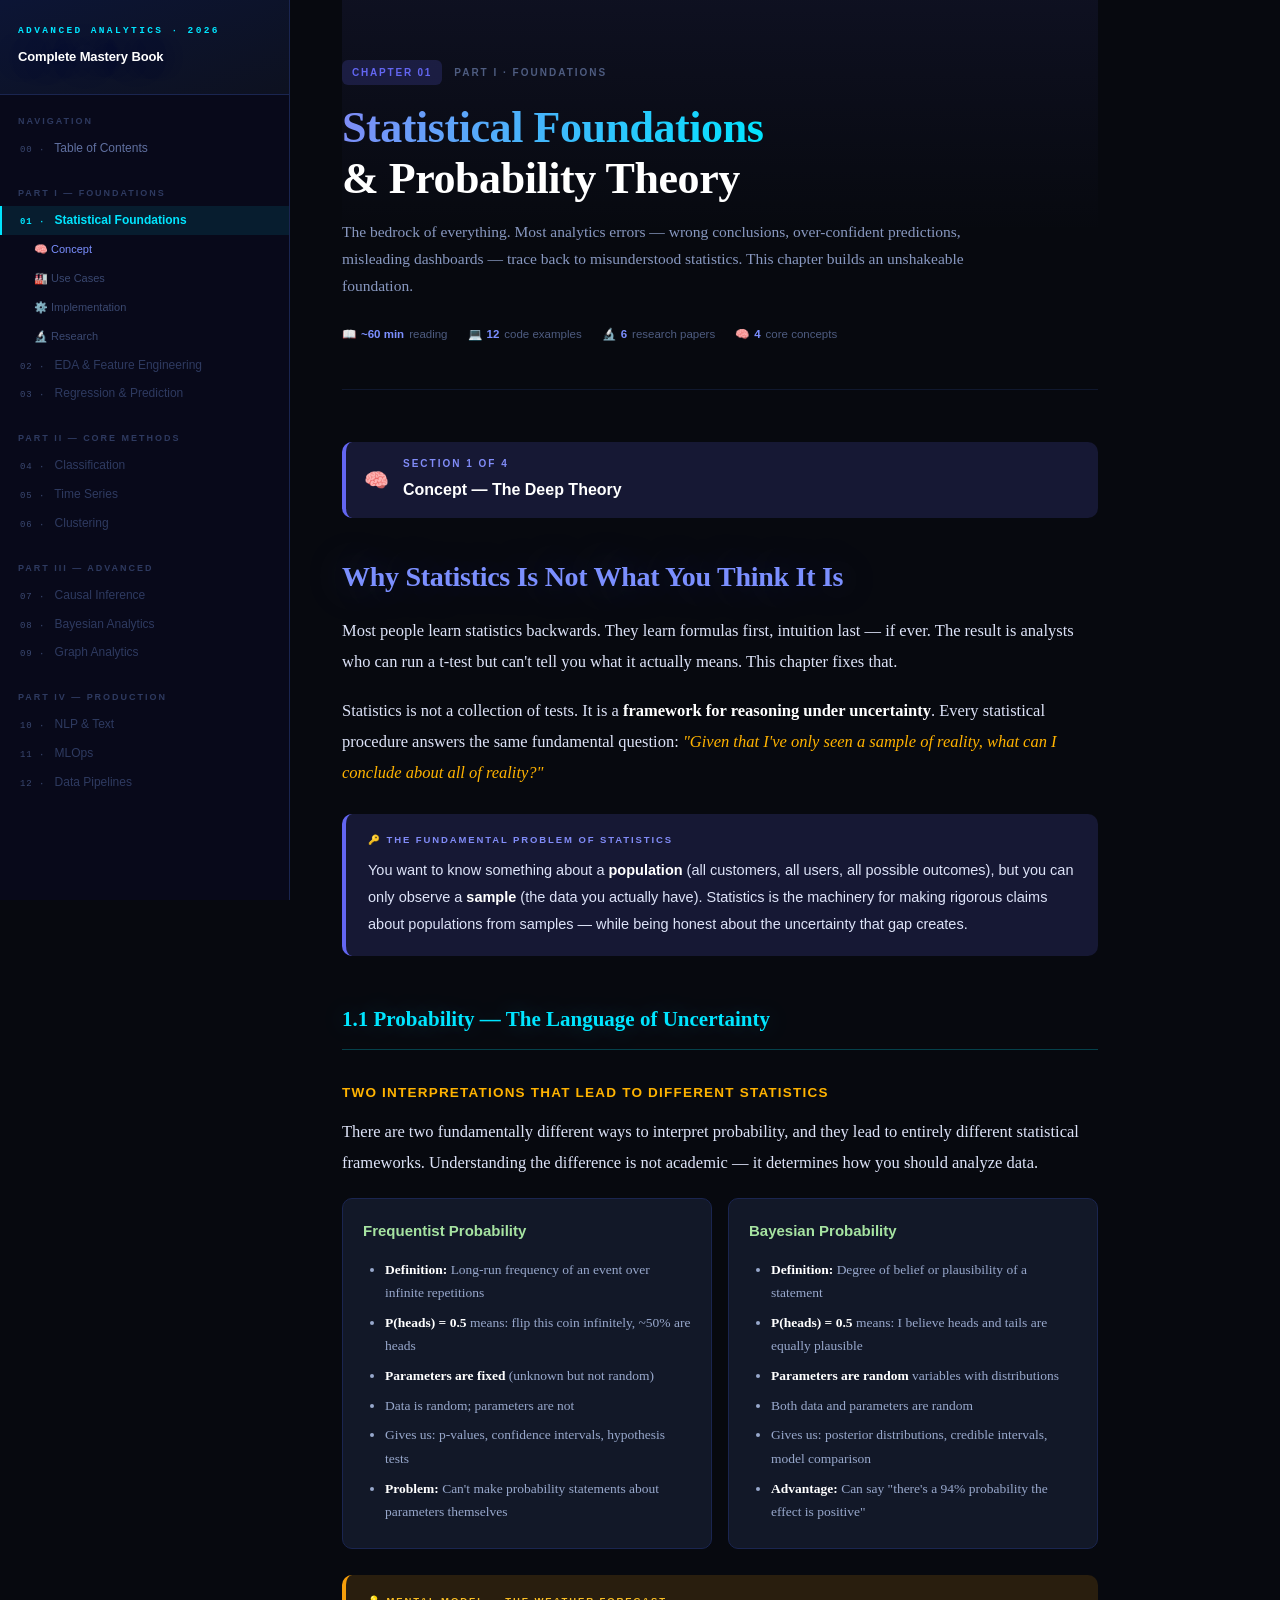
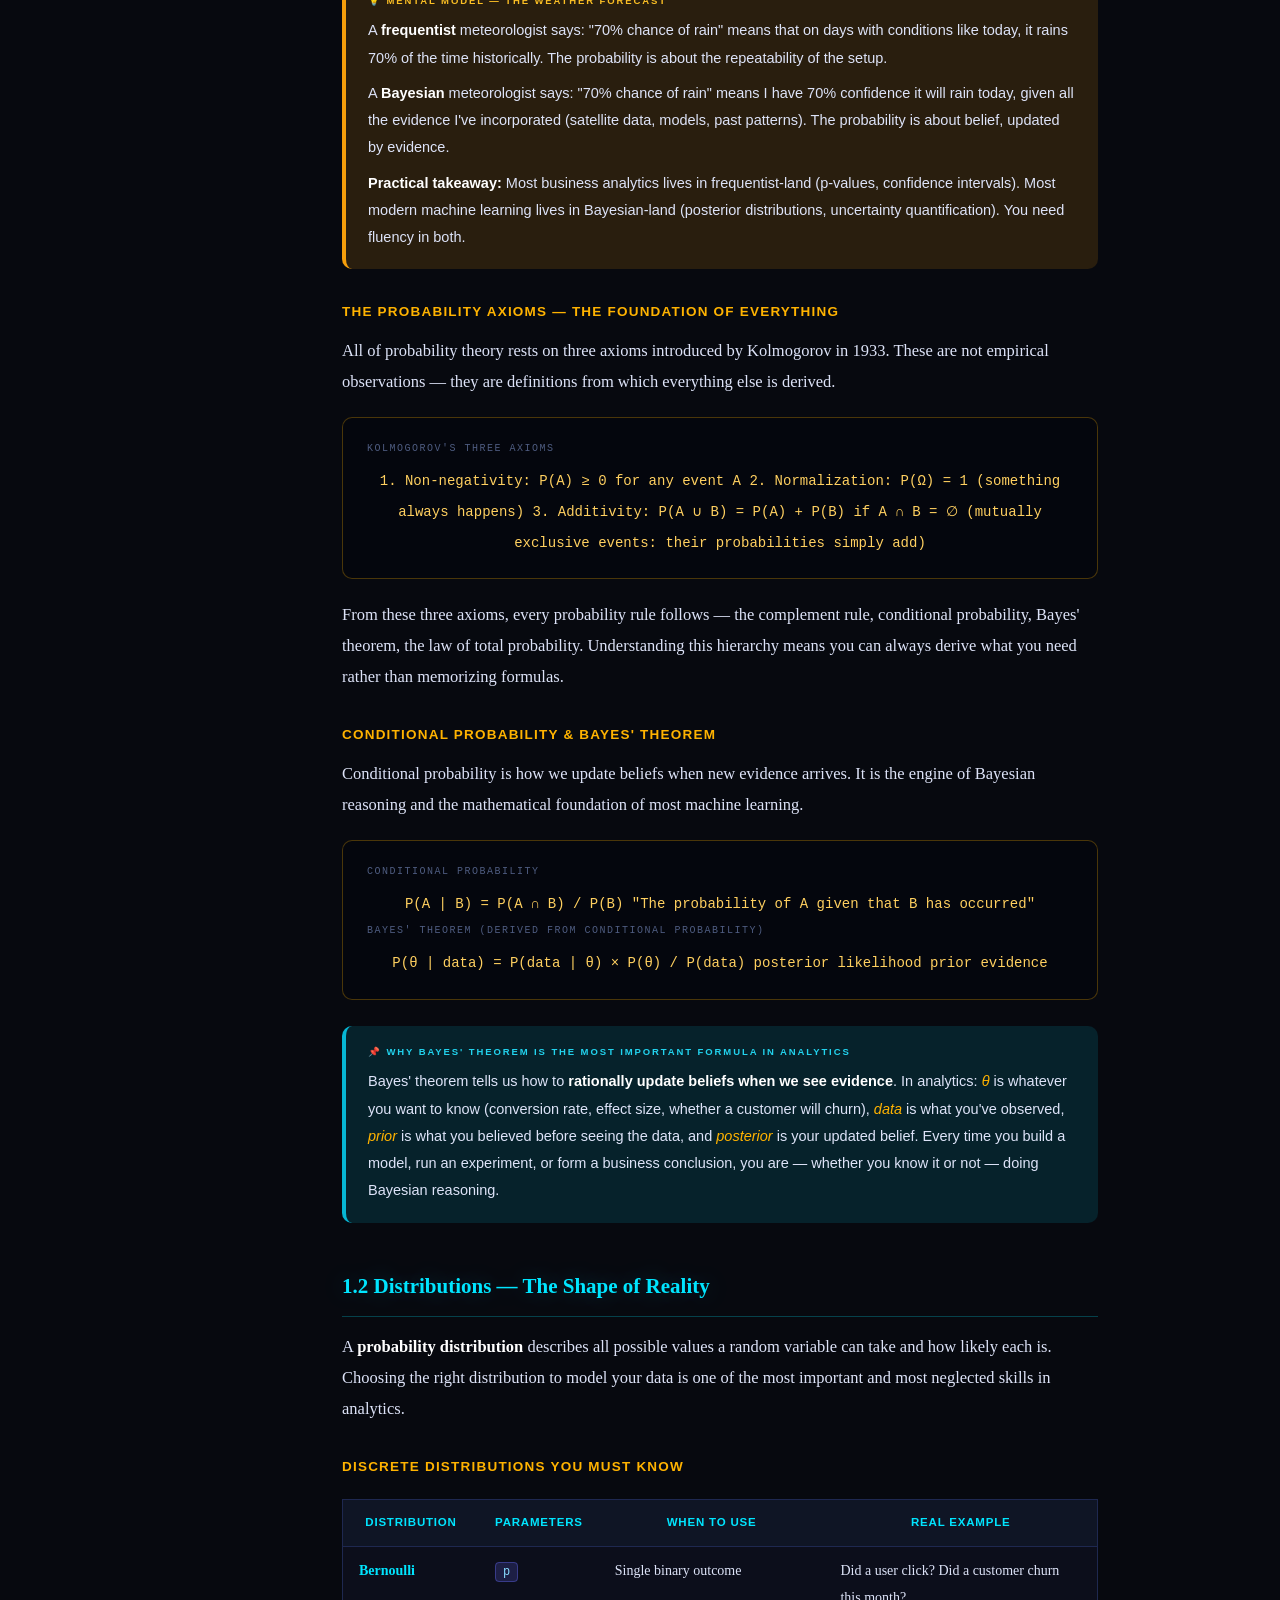
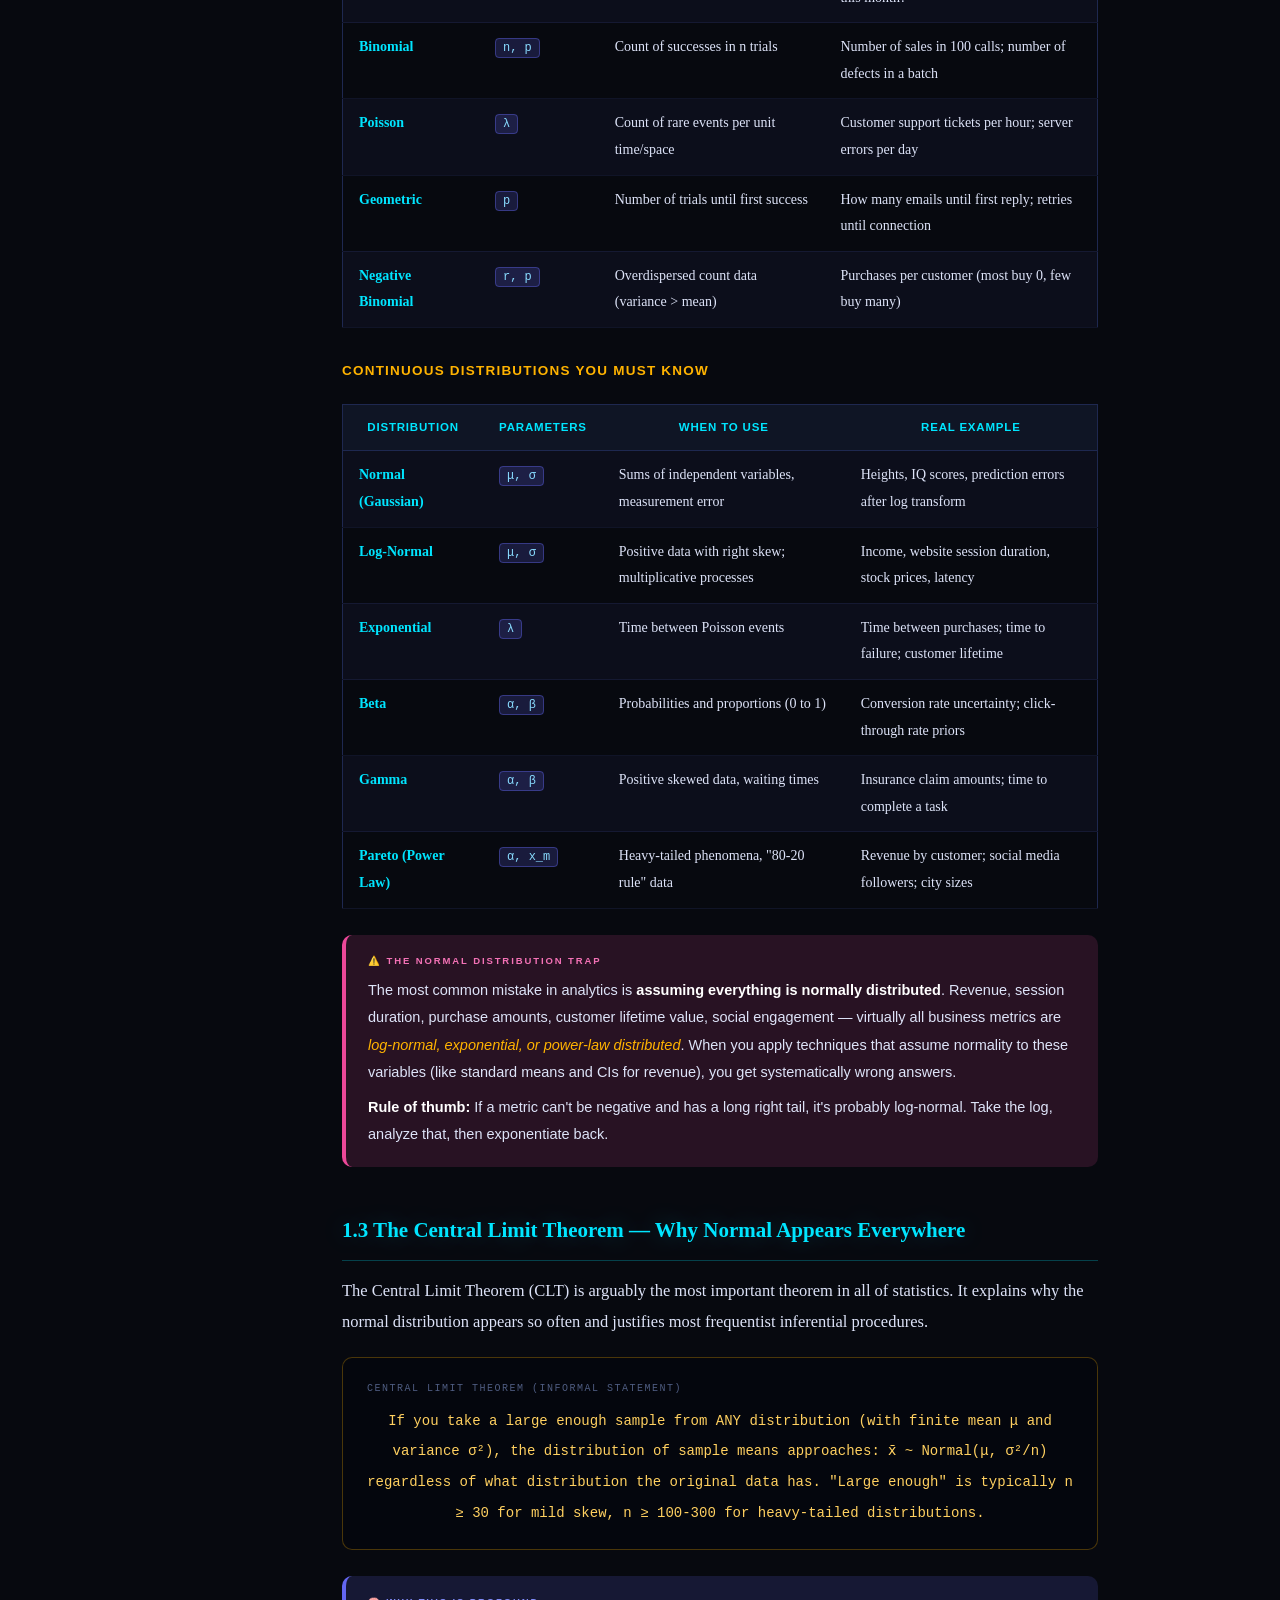
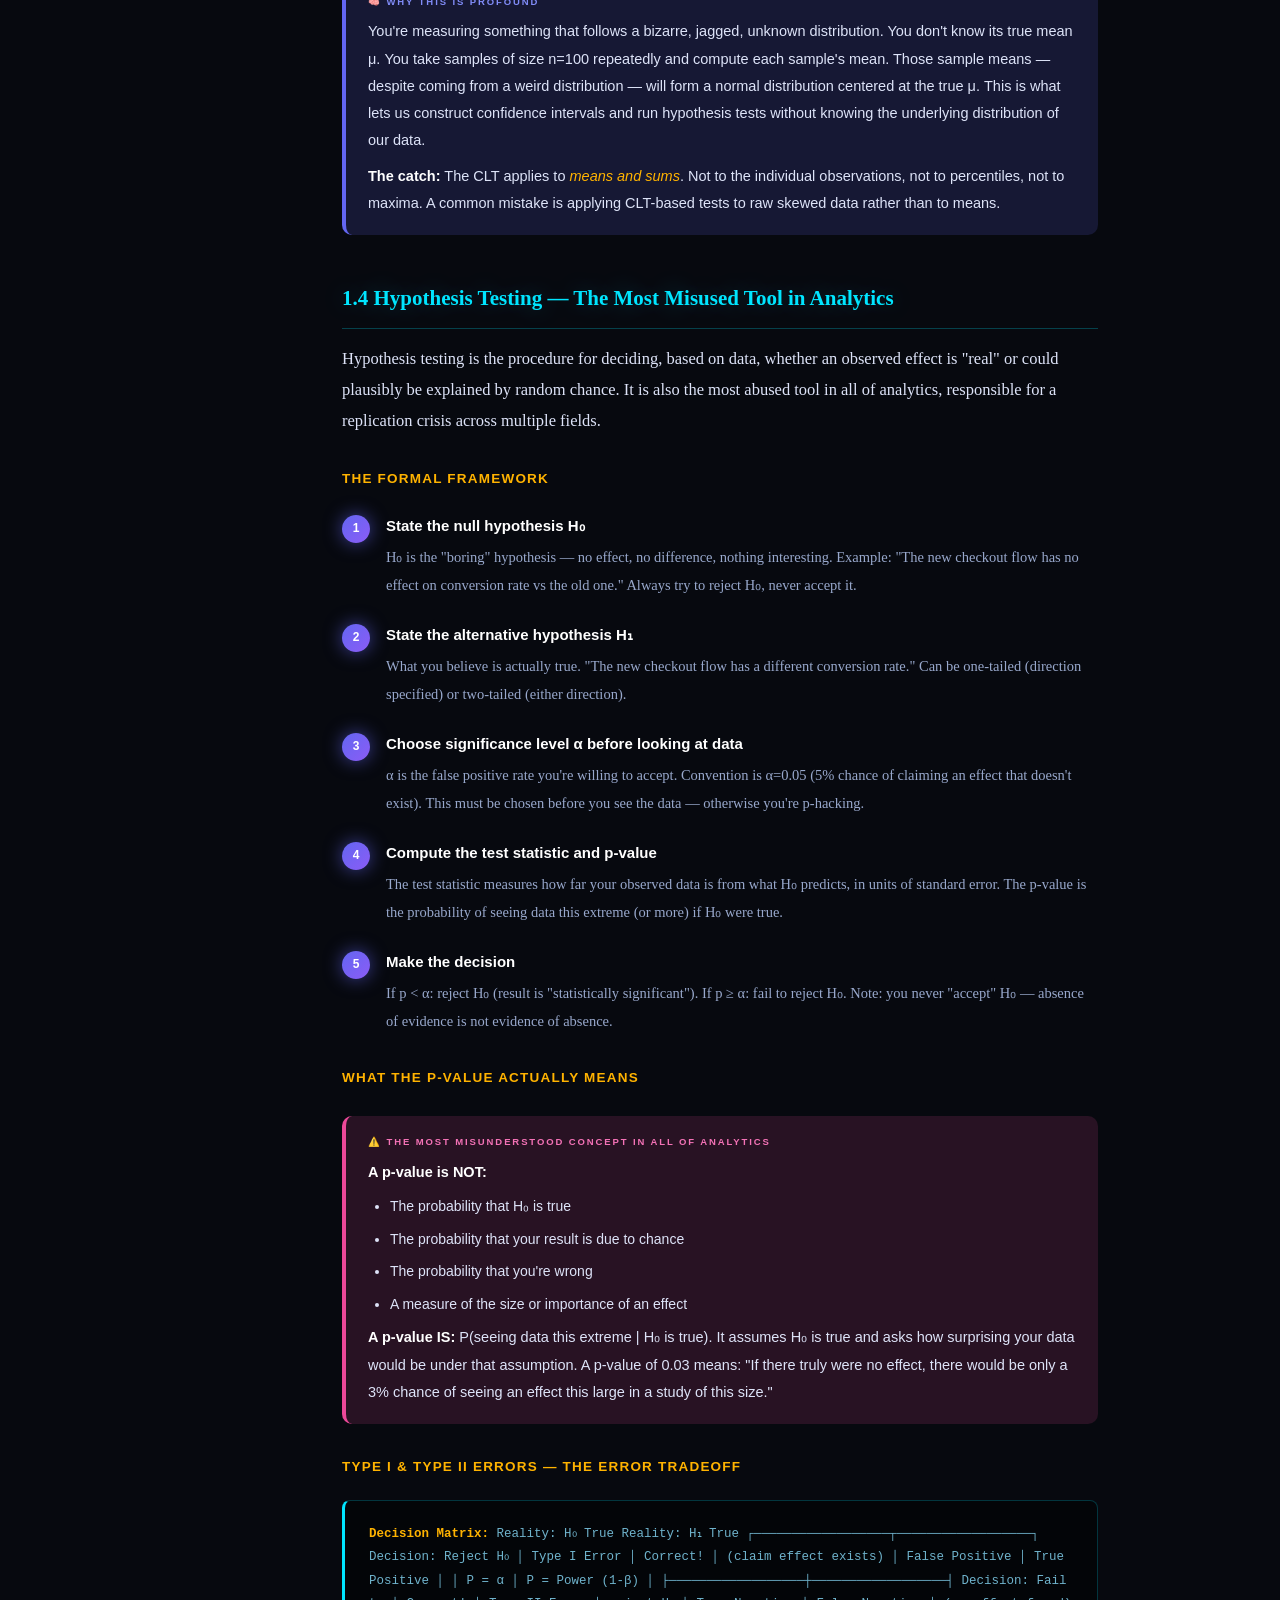
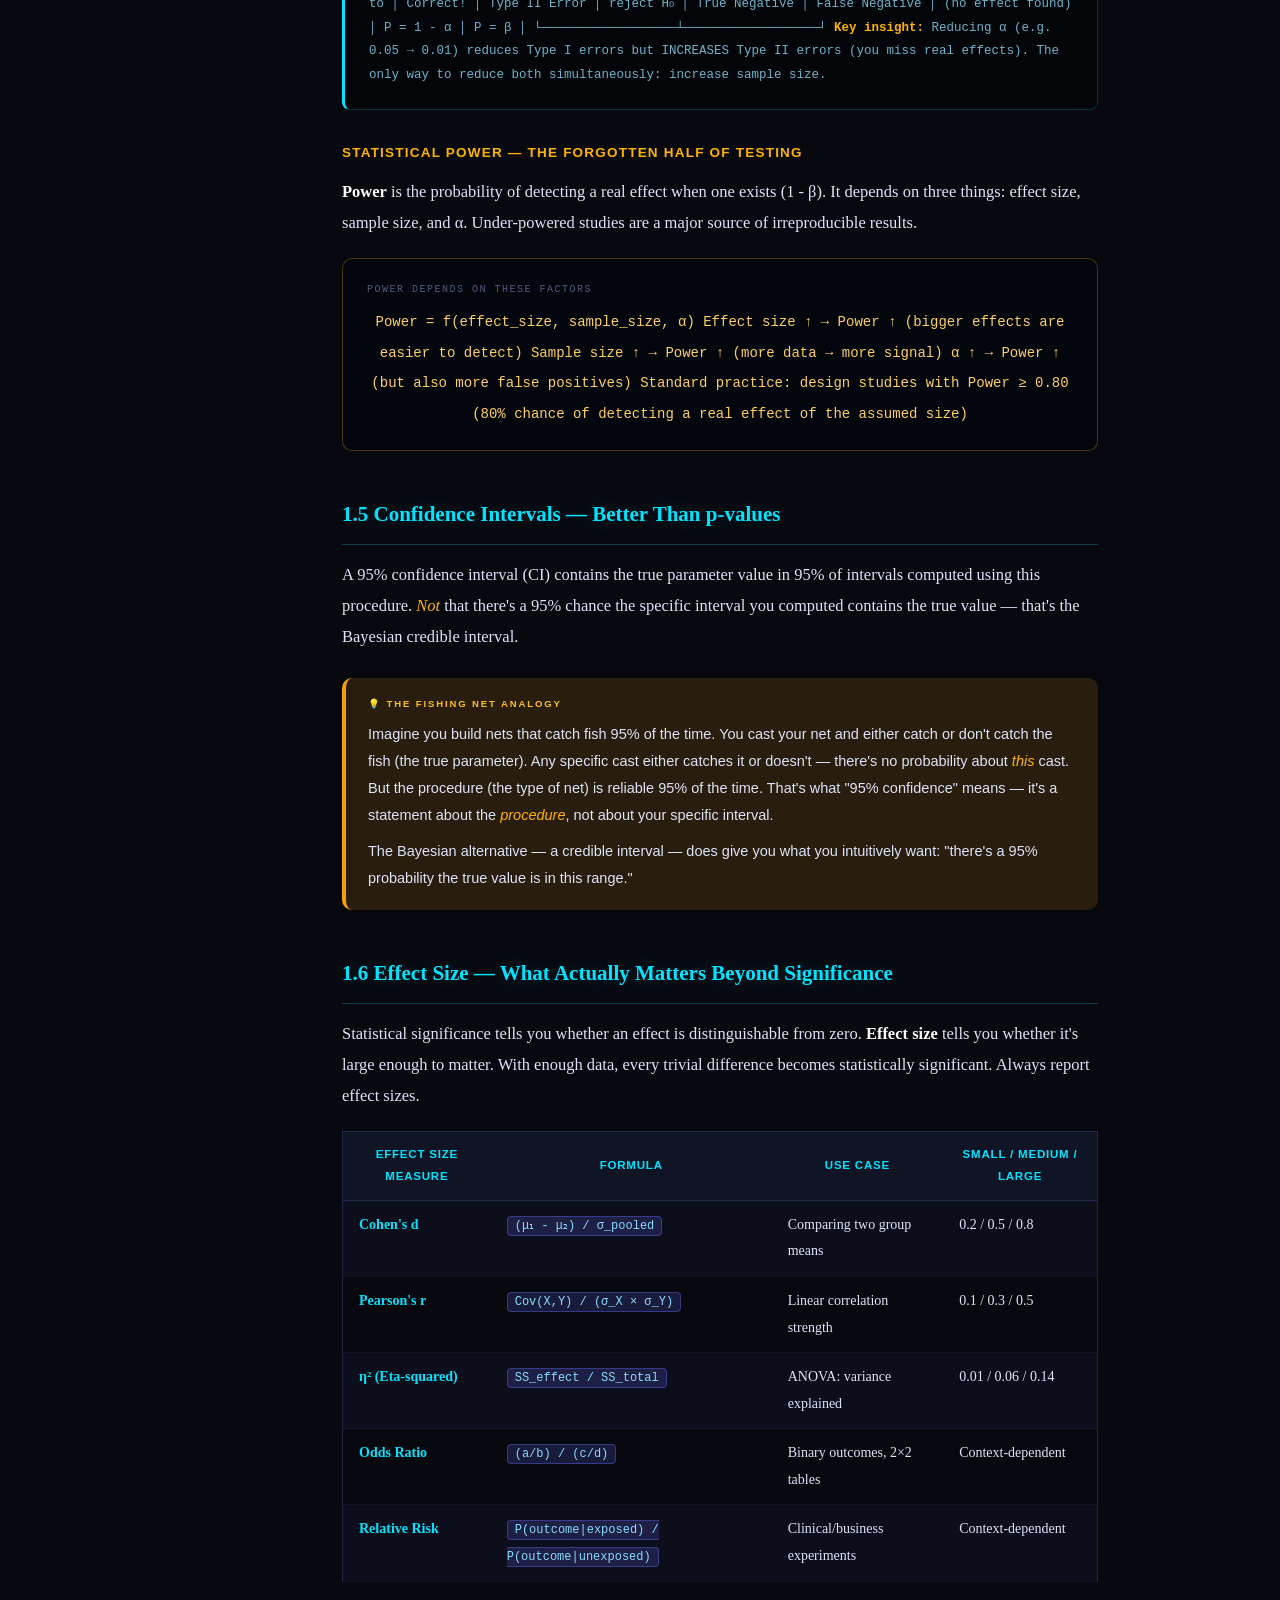
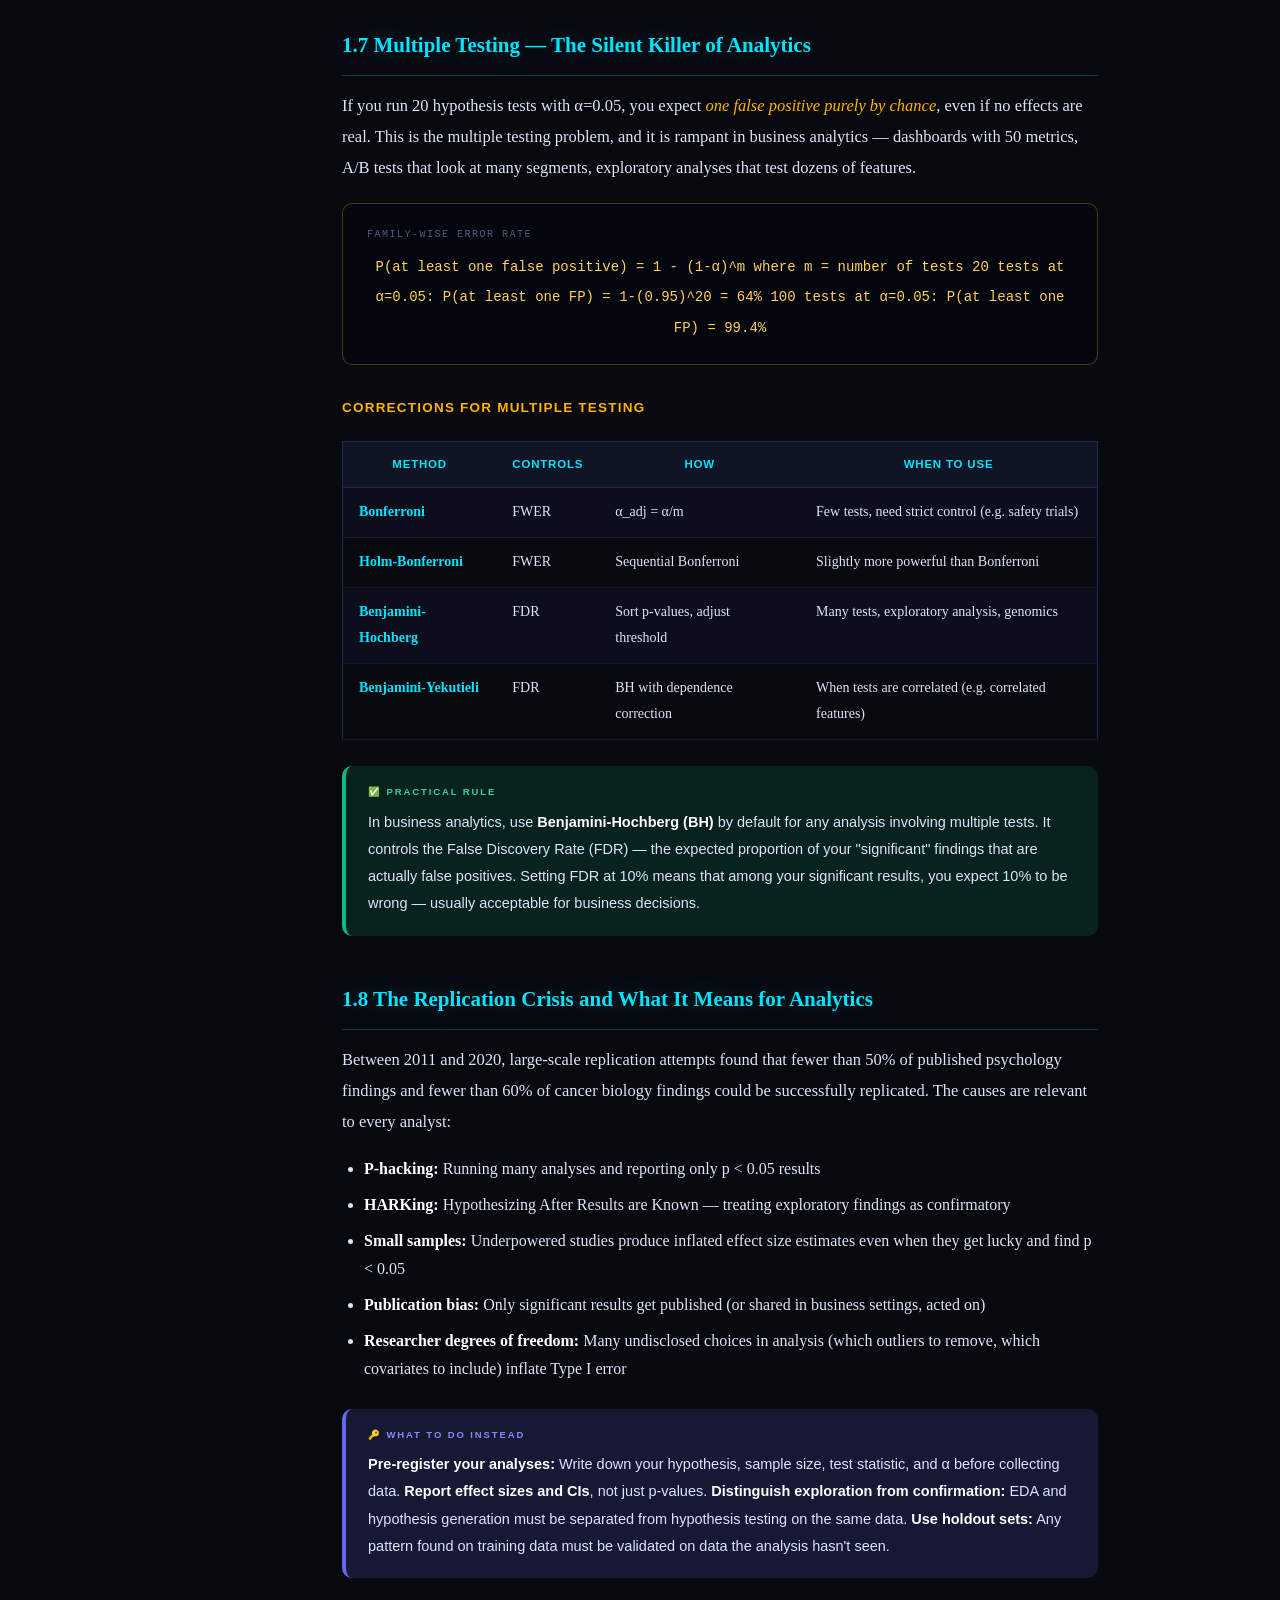
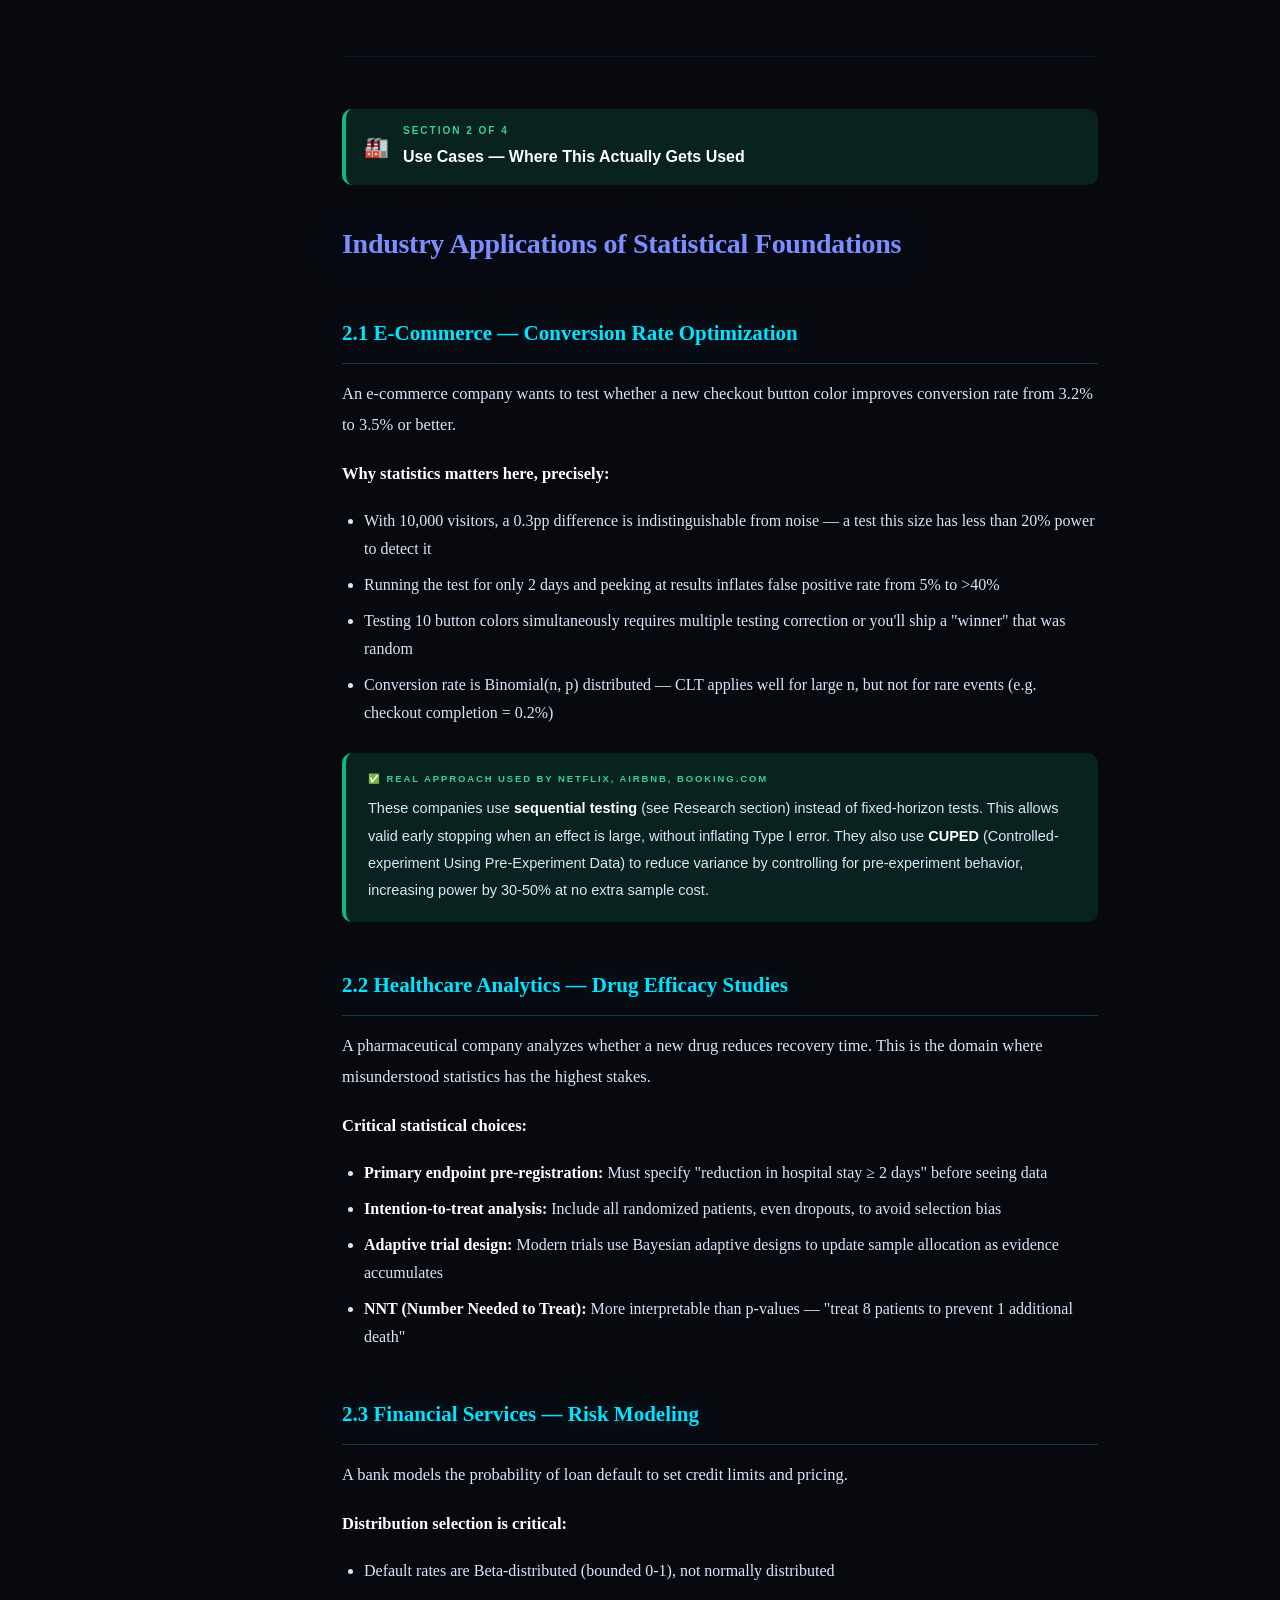
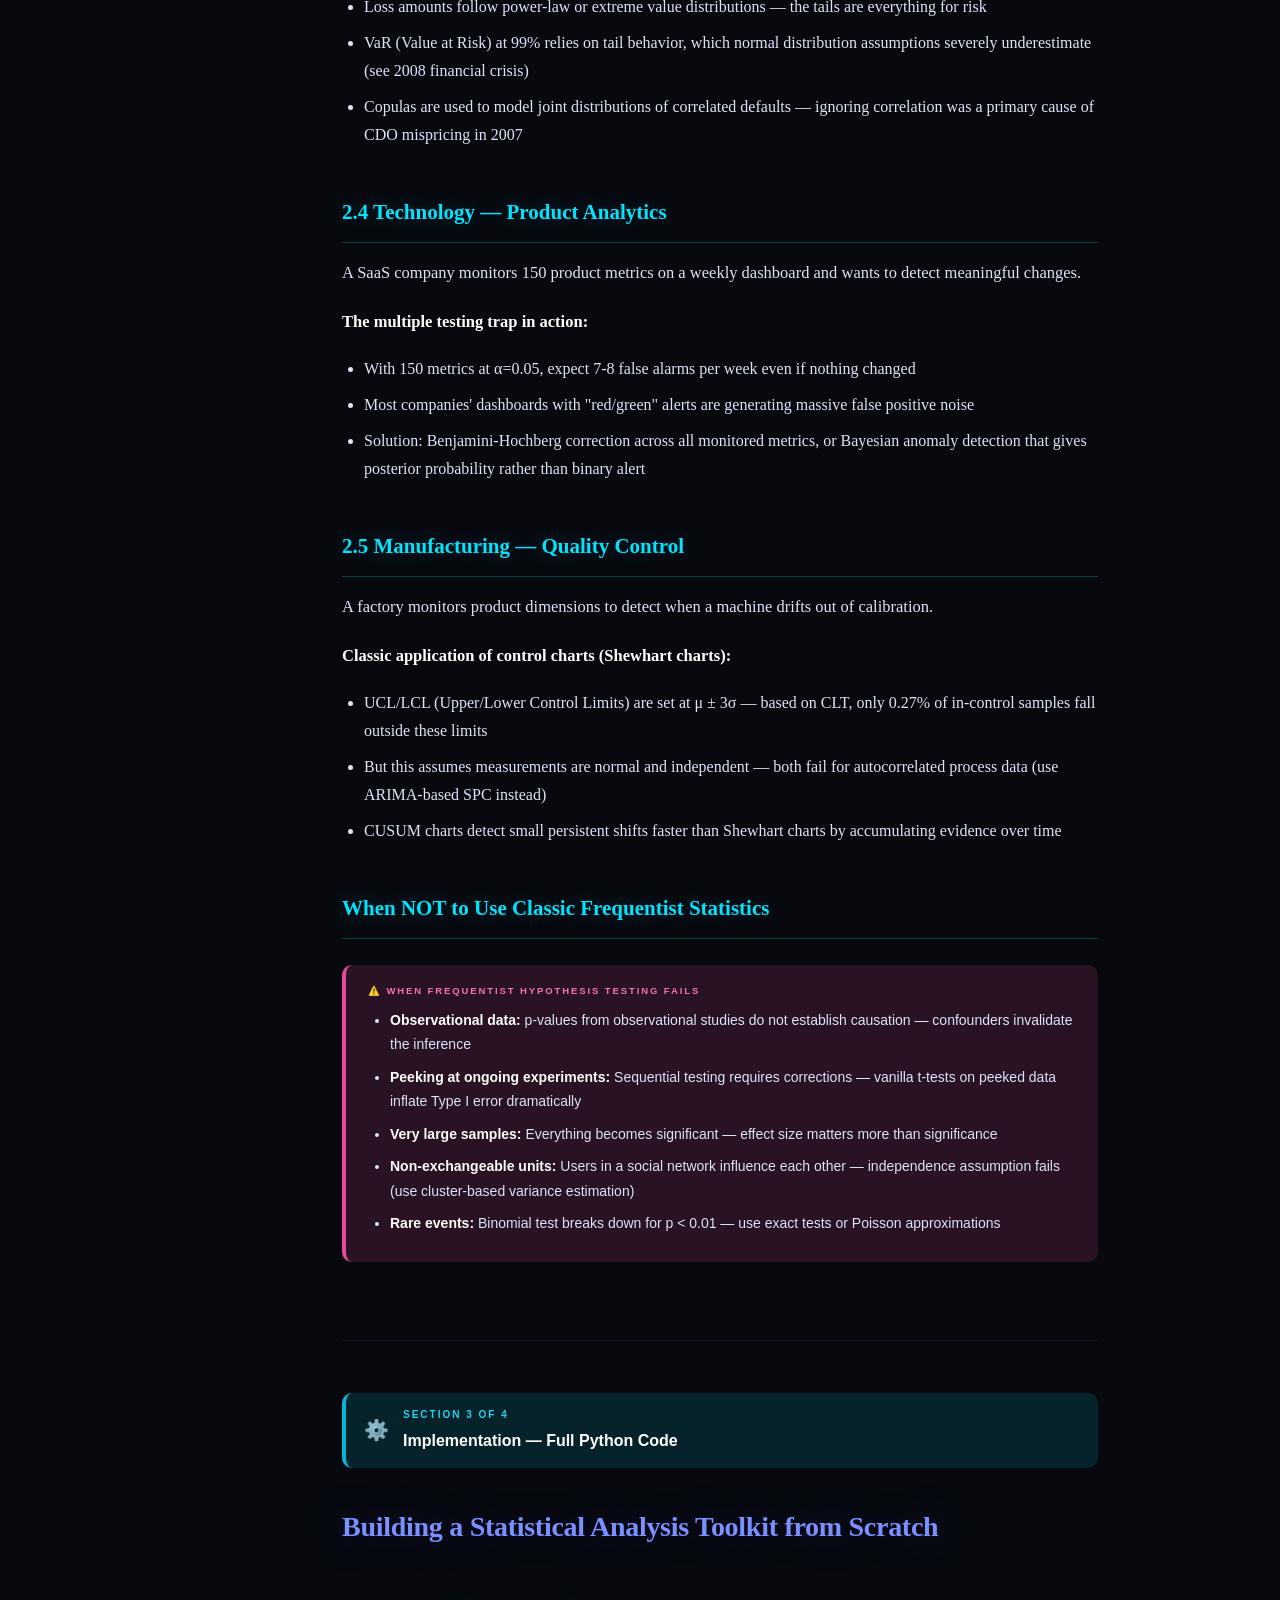
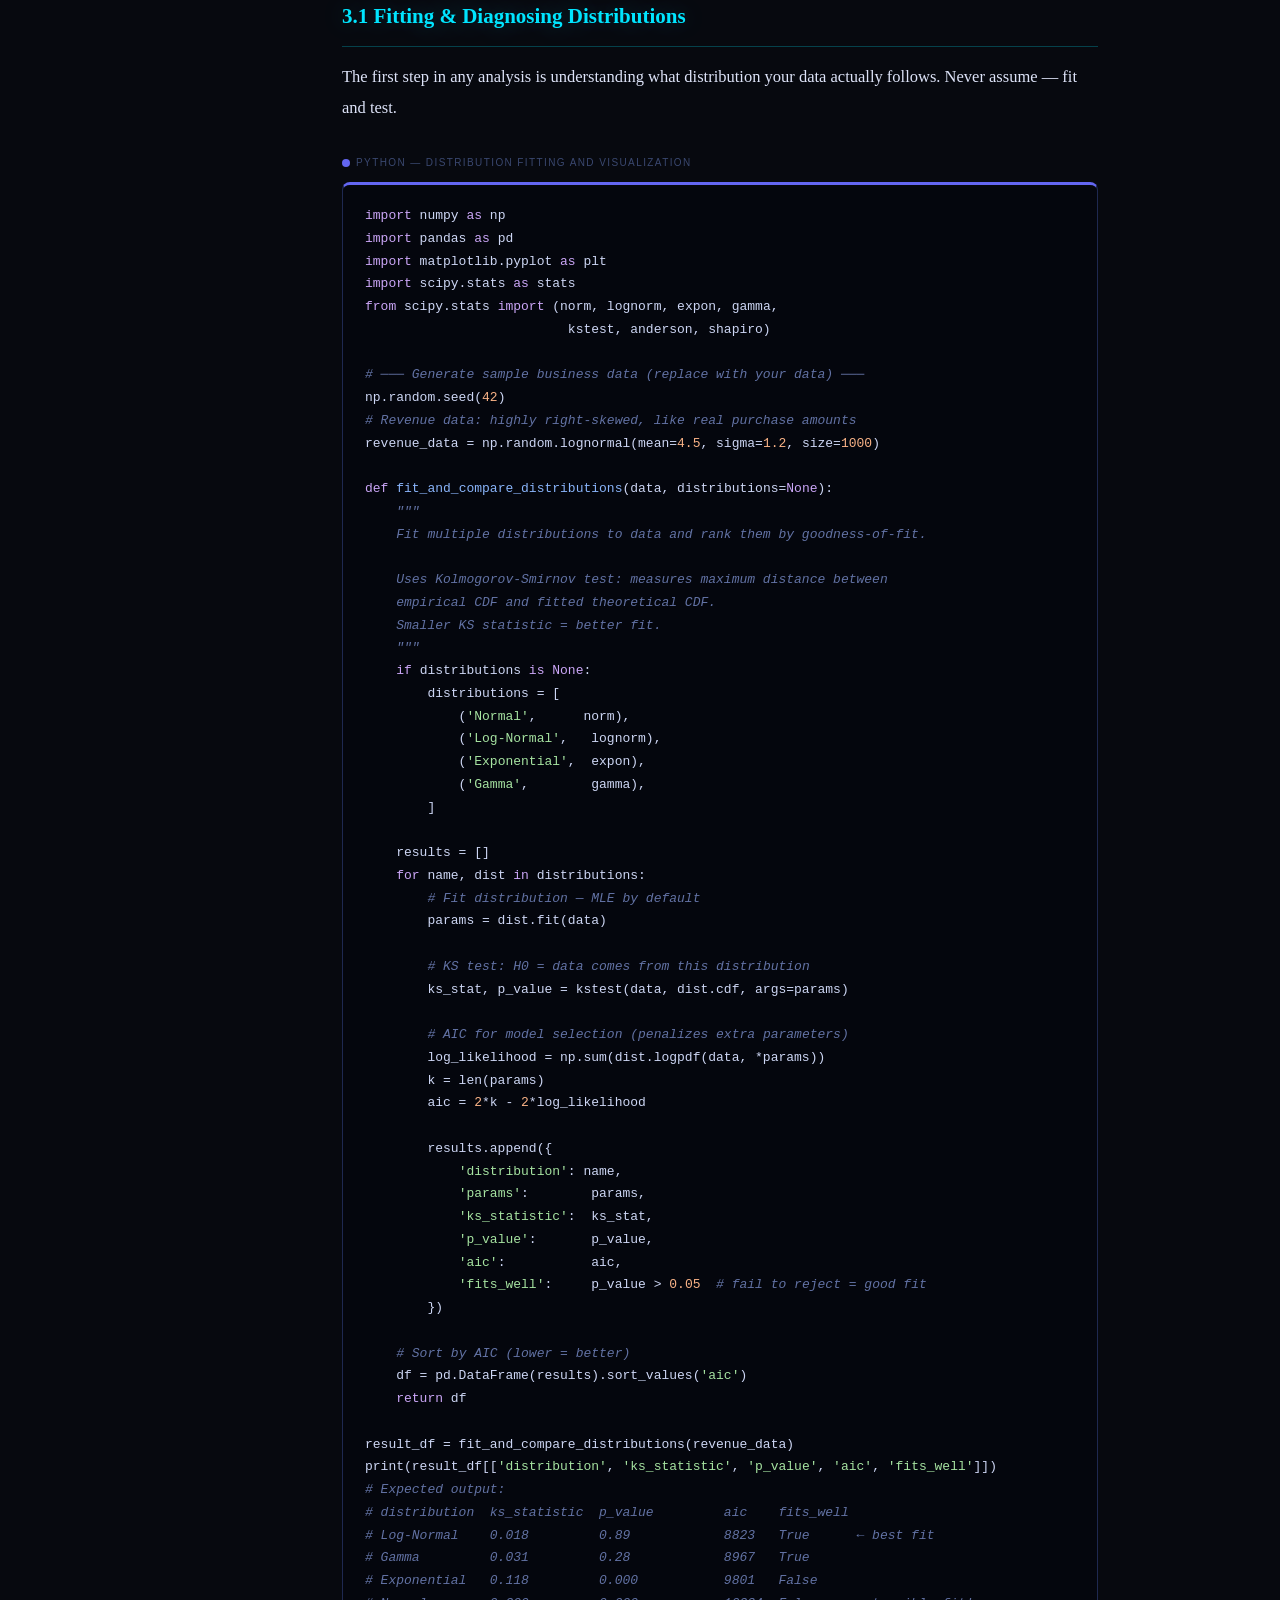
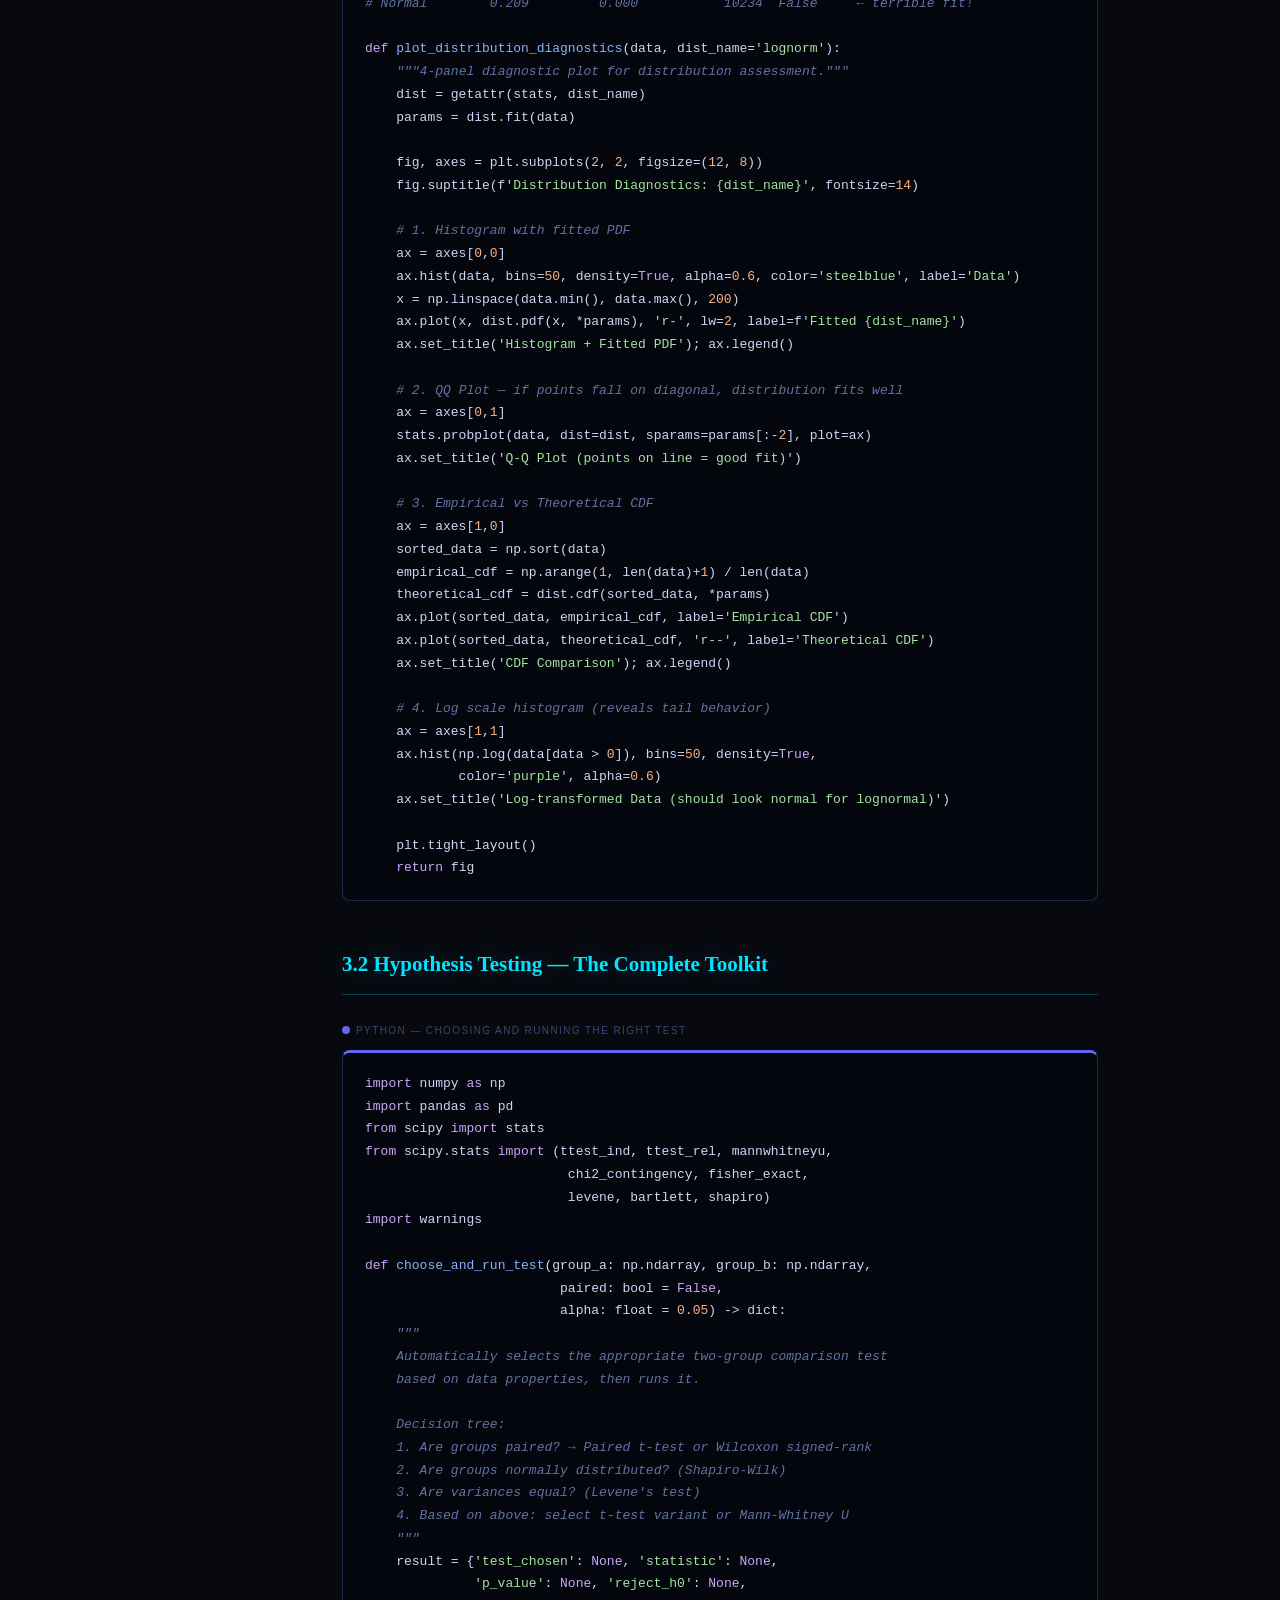
==== ch01.html @ 0e6dbace "initial commit" ====
<!DOCTYPE html>
<html lang="en">
<head>
<meta charset="UTF-8">
<meta name="viewport" content="width=device-width, initial-scale=1.0">
<meta name="color-scheme" content="dark">
<title>Ch 1: Statistical Foundations — Advanced Analytics</title>
<style>
:root{
  --bg:#07090F;--surface:#0D1120;--surface2:#121828;--surface3:#18203A;
  --border:rgba(100,120,255,0.18);--border-hi:rgba(100,120,255,0.38);
  --body:#DDE3F8;--body-dim:#98A8CC;--body-faint:#4E5C80;
  --h1:#FFFFFF;--h2:#7B8FFF;--h3:#00E5FF;--h4:#FFB300;--h5:#A6E3A1;
  --indigo:#6366F1;--cyan:#06B6D4;--amber:#F59E0B;--green:#10B981;
  --pink:#EC4899;--violet:#8B5CF6;--orange:#F97316;
  --code-bg:#04060D;--sidebar-w:290px;
}
*{box-sizing:border-box;margin:0;padding:0}
html{scroll-behavior:smooth;background:#07090F!important;color-scheme:dark}
body{background:#07090F!important;color:var(--body)!important;font-family:'Georgia','Times New Roman',serif;font-size:17px;line-height:1.9;-webkit-font-smoothing:antialiased;min-height:100vh!important;}

/* SIDEBAR */
#sidebar{position:fixed;top:0;left:0;width:var(--sidebar-w);height:100vh;background:#08091A!important;border-right:1px solid #1A2550;overflow-y:auto;z-index:100;display:flex;flex-direction:column;}
#sb-header{padding:22px 18px 16px;background:linear-gradient(160deg,#0C1535,#0D1120)!important;border-bottom:1px solid #1A2550;}
#sb-header .logo{font-family:'Courier New',monospace;font-size:9.5px;letter-spacing:.25em;color:#00E5FF!important;font-weight:800;text-transform:uppercase;margin-bottom:8px;}
#sb-header h2{font-size:13px;font-weight:700;font-family:sans-serif;color:#FFFFFF!important;line-height:1.4;}
.nav-part{padding:14px 0 4px;}
.nav-part-label{padding:4px 18px;font-size:9px;letter-spacing:.22em;text-transform:uppercase;color:#2E3A60!important;font-family:sans-serif;font-weight:800;}
.nav-ch{display:block;padding:6px 18px;font-size:12px;color:#6070A0!important;text-decoration:none;font-family:sans-serif;border-left:2px solid transparent;transition:all .15s;line-height:1.4;}
.nav-ch:hover{color:#C8D4F8!important;background:rgba(99,102,241,.10);border-left-color:#6366F1;}
.nav-ch.active{color:#00E5FF!important;border-left-color:#00E5FF;background:rgba(0,229,255,.09);font-weight:700;}
.nav-ch.locked{color:#2E3A60!important;cursor:default;}
.nav-ch .ch-num{font-family:'Courier New',monospace;font-size:9px;color:#3A4870!important;margin-right:6px;letter-spacing:.1em;}
.nav-ch.active .ch-num{color:#00E5FF!important;}
.nav-sub{display:block;padding:4px 18px 4px 34px;font-size:11px;color:#3A4870!important;text-decoration:none;font-family:sans-serif;transition:all .15s;}
.nav-sub:hover{color:#8899CC!important;}
.nav-sub.active{color:#7B8FFF!important;}

/* MAIN */
#main{margin-left:var(--sidebar-w);max-width:860px;padding:0 52px 120px;}

/* CHAPTER HERO */
.ch-hero{padding:60px 0 44px;border-bottom:1px solid #10182E;margin-bottom:0;background:linear-gradient(180deg,rgba(99,102,241,.08) 0%,transparent 60%)!important;}
.ch-hero .ch-eyebrow{display:flex;align-items:center;gap:12px;margin-bottom:18px;font-family:sans-serif;}
.ch-hero .ch-eyebrow .part-tag{font-size:10px;letter-spacing:.2em;text-transform:uppercase;color:#4E5C80!important;font-weight:700;}
.ch-hero .ch-eyebrow .ch-tag{font-size:10px;letter-spacing:.18em;text-transform:uppercase;color:#6366F1!important;font-weight:800;background:rgba(99,102,241,.18);padding:3px 10px;border-radius:6px;}
.ch-hero h1{font-size:clamp(26px,4.5vw,44px);color:#FFFFFF!important;line-height:1.15;margin-bottom:14px;letter-spacing:-.01em;}
.ch-hero h1 .accent{background:linear-gradient(110deg,#818CF8 0%,#00E5FF 100%);-webkit-background-clip:text;-webkit-text-fill-color:transparent;}
.ch-hero .ch-desc{font-size:15.5px;color:#8898C0!important;max-width:640px;line-height:1.75;margin-bottom:24px;}
.ch-hero .ch-meta{display:flex;gap:20px;flex-wrap:wrap;font-family:sans-serif;}
.ch-hero .ch-meta .m{font-size:11.5px;color:#4E5C80!important;display:flex;align-items:center;gap:5px;}
.ch-hero .ch-meta .m span{color:#7B8FFF!important;font-weight:700;}

/* CONTENT SECTIONS */
.content-section{padding:52px 0;border-bottom:1px solid #10182E;}
.section-banner{
  display:flex;align-items:center;gap:14px;
  padding:12px 18px;border-radius:10px;
  margin-bottom:32px;
  font-family:sans-serif;
}
.section-banner .s-icon{font-size:20px;}
.section-banner .s-label{font-size:10px;letter-spacing:.2em;text-transform:uppercase;font-weight:800;margin-bottom:2px;}
.section-banner .s-title{font-size:16px;font-weight:700;color:#FFFFFF!important;}
.banner-concept{background:rgba(99,102,241,.16)!important;border-left:4px solid #6366F1;}
.banner-concept .s-label{color:#818CF8!important;}
.banner-usecases{background:rgba(16,185,129,.14)!important;border-left:4px solid #10B981;}
.banner-usecases .s-label{color:#34D399!important;}
.banner-impl{background:rgba(6,182,212,.14)!important;border-left:4px solid #06B6D4;}
.banner-impl .s-label{color:#22D3EE!important;}
.banner-research{background:rgba(245,158,11,.14)!important;border-left:4px solid #F59E0B;}
.banner-research .s-label{color:#FBBF24!important;}

/* HEADINGS */
h2{font-size:28px;color:#7B8FFF!important;margin-bottom:12px;letter-spacing:-.01em;text-shadow:0 0 40px rgba(123,143,255,.35)!important;}
h3{font-size:21px;color:#00E5FF!important;margin:44px 0 14px;font-weight:700;border-bottom:1px solid rgba(0,229,255,.25)!important;padding-bottom:9px!important;text-shadow:0 0 24px rgba(0,229,255,.3)!important;}
h4{font-size:13.5px;color:#FFB300!important;text-transform:uppercase;letter-spacing:.09em;margin:30px 0 10px;font-family:sans-serif;font-weight:800;}
h5{font-size:15px;color:#A6E3A1!important;margin:22px 0 8px;font-family:sans-serif;font-weight:700;}

/* PROSE */
p{color:#DDE3F8!important;margin-bottom:18px;font-size:16.5px;line-height:1.88;}
strong{color:#FFFFFF!important;font-weight:700;}
em{color:#FFB300!important;font-style:italic;}
a{color:#60A5FA!important;}
ul,ol{padding-left:22px;margin-bottom:18px;}
li{color:#DDE3F8!important;margin-bottom:8px;font-size:16px;line-height:1.75;}
li strong{color:#FFFFFF!important;}

/* CALLOUTS */
.callout{border-radius:10px;padding:18px 22px;margin:26px 0;border-left:4px solid;font-family:sans-serif;font-size:14.5px;line-height:1.75;}
.callout p{font-size:14.5px!important;margin-bottom:8px!important;color:#DDE3F8!important;}
.callout p:last-child{margin-bottom:0!important;}
.callout ul{margin-bottom:0;}
.callout li{font-size:14px!important;color:#DDE3F8!important;}
.callout-concept{background:rgba(99,102,241,.16)!important;border-color:#6366F1;}
.callout-analogy{background:rgba(245,158,11,.14)!important;border-color:#F59E0B;}
.callout-warning{background:rgba(236,72,153,.14)!important;border-color:#EC4899;}
.callout-tip{background:rgba(16,185,129,.14)!important;border-color:#10B981;}
.callout-key{background:rgba(6,182,212,.14)!important;border-color:#06B6D4;}
.callout-research{background:rgba(245,158,11,.10)!important;border-color:#F59E0B;}
.cl{font-size:9.5px;letter-spacing:.2em;text-transform:uppercase;font-weight:800;display:block;margin-bottom:8px;}
.callout-concept .cl{color:#818CF8!important;}
.callout-analogy .cl{color:#FBBF24!important;}
.callout-warning .cl{color:#F472B6!important;}
.callout-tip     .cl{color:#34D399!important;}
.callout-key     .cl{color:#22D3EE!important;}
.callout-research .cl{color:#FBBF24!important;}

/* CODE */
pre{background:#04060D!important;border:1px solid #1E2850!important;border-top:3px solid #6366F1!important;color:#CDD6F4!important;font-family:'Courier New','Fira Code',monospace!important;font-size:13px!important;line-height:1.75!important;border-radius:8px!important;padding:20px 22px!important;overflow-x:auto!important;margin:18px 0 24px!important;}
pre code{background:none!important;border:none!important;color:inherit!important;padding:0!important;font-size:inherit!important;}
code{background:rgba(99,102,241,.20)!important;border:1px solid rgba(99,102,241,.40)!important;color:#89DCFF!important;font-size:13px!important;border-radius:4px!important;padding:2px 7px!important;font-family:'Courier New',monospace!important;}
.code-label{color:#3A4870!important;font-size:10px!important;letter-spacing:.14em!important;text-transform:uppercase!important;font-family:sans-serif!important;display:flex!important;align-items:center!important;gap:6px!important;margin-bottom:-8px!important;padding-top:12px!important;}
.code-label::before{content:'';display:inline-block;width:8px;height:8px;background:#6366F1;border-radius:50%;}

/* SYNTAX */
.kw{color:#CBA6F7!important;} .fn{color:#89B4FA!important;} .st{color:#A6E3A1!important;}
.nu{color:#FAB387!important;} .cm{color:#6272A4!important;font-style:italic!important;}
.cl2{color:#F9E2AF!important;} .dc{color:#89DCEB!important;} .op{color:#CDD6F4!important;}

/* FORMULA / MATH */
.formula{background:#04060D!important;border:1px solid rgba(255,179,0,.28)!important;border-radius:10px!important;padding:20px 24px!important;margin:20px 0!important;font-family:'Courier New',monospace!important;font-size:14px!important;color:#FFD060!important;text-align:center!important;line-height:2.2!important;overflow-x:auto!important;}
.formula .f-label{font-size:10px!important;color:#4E5C80!important;text-transform:uppercase!important;letter-spacing:.15em!important;display:block!important;margin-bottom:6px!important;text-align:left!important;}

/* DIAGRAM */
.diagram{background:#030508!important;border:1px solid rgba(0,229,255,.22)!important;border-left:3px solid #00E5FF!important;border-radius:8px!important;padding:22px 24px!important;font-family:'Courier New',monospace!important;font-size:12.5px!important;line-height:1.88!important;overflow-x:auto!important;margin:20px 0!important;color:#6FB3CC!important;}
.dl{color:#FFB300!important;font-weight:700!important;}
.db{color:#A6E3A1!important;font-weight:600!important;}
.dd{color:#89B4FA!important;}
.dv{color:#CBA6F7!important;}

/* TABLES */
.tbl-wrap{overflow-x:auto;margin:20px 0;}
table{width:100%;border-collapse:collapse;border:1px solid #1E2850;}
th{background:#0F1525!important;color:#00E5FF!important;font-size:11.5px!important;letter-spacing:.07em!important;text-transform:uppercase!important;padding:12px 16px!important;border-bottom:1px solid #1E2850!important;font-family:sans-serif!important;font-weight:700!important;}
td{color:#DDE3F8!important;padding:11px 16px!important;border-bottom:1px solid rgba(100,120,255,.10)!important;font-size:14px!important;vertical-align:top!important;}
td strong{color:#00E5FF!important;}
td code{font-size:12px!important;}
tr:nth-child(even) td{background:rgba(99,102,241,.05)!important;}
tr:hover td{background:rgba(99,102,241,.10)!important;}

/* QUIZ */
.quiz{background:rgba(245,158,11,.11)!important;border:1px solid rgba(245,158,11,.32)!important;border-radius:12px!important;padding:22px 24px!important;margin:32px 0!important;font-family:sans-serif!important;}
.quiz .q-title{font-size:10px!important;letter-spacing:.2em!important;text-transform:uppercase!important;color:#FBBF24!important;font-weight:800!important;margin-bottom:14px!important;display:flex!important;align-items:center!important;gap:8px!important;}
.quiz ol{padding-left:20px!important;}
.quiz li{color:#DDE3F8!important;font-size:14px!important;margin-bottom:10px!important;line-height:1.65!important;}
.quiz .hint{margin-top:14px!important;font-size:12px!important;color:#4E5C80!important;font-style:italic!important;}

/* STEPS */
.steps{margin:20px 0;}
.step{display:flex;gap:16px;margin-bottom:22px;align-items:flex-start;}
.step-n{min-width:28px;height:28px;border-radius:50%;background:linear-gradient(135deg,#6366F1,#8B5CF6)!important;color:#FFFFFF!important;display:flex;align-items:center;justify-content:center;font-size:12px;font-weight:800;font-family:sans-serif;margin-top:3px;box-shadow:0 0 18px rgba(99,102,241,.6);}
.step-body strong{display:block;color:#FFFFFF!important;font-family:sans-serif;font-size:15px;margin-bottom:4px;}
.step-body p{color:#98A8CC!important;font-size:14.5px!important;margin-bottom:0!important;}

/* COMPARISON GRID */
.compare{display:grid;grid-template-columns:1fr 1fr;gap:16px;margin:20px 0;}
.compare-box{background:var(--surface2)!important;border:1px solid #1A2550;border-radius:10px;padding:18px 20px;}
.compare-box h5{margin-top:0!important;margin-bottom:12px!important;}
.compare-box ul{margin-bottom:0;}
.compare-box li{font-size:13.5px!important;color:#98A8CC!important;margin-bottom:6px!important;}

/* PAPER CARD */
.paper{background:rgba(245,158,11,.08)!important;border:1px solid rgba(245,158,11,.25)!important;border-left:3px solid #F59E0B!important;border-radius:8px!important;padding:16px 18px!important;margin:14px 0!important;font-family:sans-serif!important;}
.paper .p-title{font-size:14px!important;color:#FFFFFF!important;font-weight:700!important;margin-bottom:4px!important;}
.paper .p-meta{font-size:11px!important;color:#4E5C80!important;margin-bottom:8px!important;letter-spacing:.04em!important;}
.paper .p-desc{font-size:13px!important;color:#98A8CC!important;line-height:1.6!important;}

/* CHAPTER NAV */
.ch-nav{display:flex;gap:14px;margin-top:52px;padding-top:32px;border-top:1px solid #10182E;}
.ch-nav a{flex:1;padding:16px 20px;background:#0C1225!important;border:1px solid #1A2550!important;border-radius:10px!important;text-decoration:none!important;color:#8899CC!important;font-family:sans-serif!important;font-size:13px!important;transition:all .15s!important;display:block!important;}
.ch-nav a:hover{border-color:#6366F1!important;color:#FFFFFF!important;}
.ch-nav .nav-lbl{font-size:10px!important;text-transform:uppercase!important;letter-spacing:.12em!important;color:#3A4870!important;margin-bottom:4px!important;}

/* MENU */
#menu-btn{display:none;}
@media(max-width:900px){
  #sidebar{transform:translateX(-100%);transition:transform .3s;}
  #sidebar.open{transform:translateX(0);}
  #main{margin-left:0;padding:0 18px 80px;}
  #menu-btn{display:block;position:fixed;top:12px;right:14px;z-index:200;background:#6366F1!important;border:none;color:#FFFFFF!important;padding:9px 16px;border-radius:8px;cursor:pointer;font-size:13px;font-family:sans-serif;font-weight:700;box-shadow:0 4px 16px rgba(99,102,241,.5);}
  .compare{grid-template-columns:1fr;}
  .pattern-box{grid-template-columns:1fr 1fr;}
}
*{scrollbar-width:thin;scrollbar-color:#1E2850 #050810;}
::-webkit-scrollbar{width:5px;}::-webkit-scrollbar-track{background:#050810;}
::-webkit-scrollbar-thumb{background:#1E2850;border-radius:4px;}
::-webkit-scrollbar-thumb:hover{background:#6366F1;}
</style>
</head>
<body style="background:#07090F!important;color:#DDE3F8!important;">
<button id="menu-btn" onclick="document.getElementById('sidebar').classList.toggle('open')">☰ Menu</button>

<!-- SIDEBAR -->
<nav id="sidebar">
  <div id="sb-header">
    <div class="logo">Advanced Analytics · 2026</div>
    <h2>Complete Mastery Book</h2>
  </div>
  <div class="nav-part">
    <div class="nav-part-label">Navigation</div>
    <a class="nav-ch" href="index.html"><span class="ch-num">00 ·</span> Table of Contents</a>
  </div>
  <div class="nav-part">
    <div class="nav-part-label">Part I — Foundations</div>
    <a class="nav-ch active" href="ch01.html"><span class="ch-num">01 ·</span> Statistical Foundations</a>
    <a class="nav-sub active" href="#concept">🧠 Concept</a>
    <a class="nav-sub" href="#usecases">🏭 Use Cases</a>
    <a class="nav-sub" href="#implementation">⚙️ Implementation</a>
    <a class="nav-sub" href="#research">🔬 Research</a>
    <a class="nav-ch locked" href="#"><span class="ch-num">02 ·</span> EDA &amp; Feature Engineering</a>
    <a class="nav-ch locked" href="#"><span class="ch-num">03 ·</span> Regression &amp; Prediction</a>
  </div>
  <div class="nav-part">
    <div class="nav-part-label">Part II — Core Methods</div>
    <a class="nav-ch locked" href="#"><span class="ch-num">04 ·</span> Classification</a>
    <a class="nav-ch locked" href="#"><span class="ch-num">05 ·</span> Time Series</a>
    <a class="nav-ch locked" href="#"><span class="ch-num">06 ·</span> Clustering</a>
  </div>
  <div class="nav-part">
    <div class="nav-part-label">Part III — Advanced</div>
    <a class="nav-ch locked" href="#"><span class="ch-num">07 ·</span> Causal Inference</a>
    <a class="nav-ch locked" href="#"><span class="ch-num">08 ·</span> Bayesian Analytics</a>
    <a class="nav-ch locked" href="#"><span class="ch-num">09 ·</span> Graph Analytics</a>
  </div>
  <div class="nav-part">
    <div class="nav-part-label">Part IV — Production</div>
    <a class="nav-ch locked" href="#"><span class="ch-num">10 ·</span> NLP &amp; Text</a>
    <a class="nav-ch locked" href="#"><span class="ch-num">11 ·</span> MLOps</a>
    <a class="nav-ch locked" href="#"><span class="ch-num">12 ·</span> Data Pipelines</a>
  </div>
</nav>

<!-- MAIN -->
<main id="main">

<!-- CHAPTER HERO -->
<div class="ch-hero">
  <div class="ch-eyebrow">
    <span class="ch-tag">Chapter 01</span>
    <span class="part-tag">Part I · Foundations</span>
  </div>
  <h1><span class="accent">Statistical Foundations</span><br>&amp; Probability Theory</h1>
  <p class="ch-desc">The bedrock of everything. Most analytics errors — wrong conclusions, over-confident predictions, misleading dashboards — trace back to misunderstood statistics. This chapter builds an unshakeable foundation.</p>
  <div class="ch-meta">
    <div class="m">📖 <span>~60 min</span> reading</div>
    <div class="m">💻 <span>12</span> code examples</div>
    <div class="m">🔬 <span>6</span> research papers</div>
    <div class="m">🧠 <span>4</span> core concepts</div>
  </div>
</div>

<!-- ═══════════════════════════════════════════════════
     SECTION 1: CONCEPT
════════════════════════════════════════════════════ -->
<section class="content-section" id="concept">
  <div class="section-banner banner-concept">
    <span class="s-icon">🧠</span>
    <div>
      <div class="s-label">Section 1 of 4</div>
      <div class="s-title">Concept — The Deep Theory</div>
    </div>
  </div>

  <h2>Why Statistics Is Not What You Think It Is</h2>

  <p>Most people learn statistics backwards. They learn formulas first, intuition last — if ever. The result is analysts who can run a t-test but can't tell you what it actually means. This chapter fixes that.</p>

  <p>Statistics is not a collection of tests. It is a <strong>framework for reasoning under uncertainty</strong>. Every statistical procedure answers the same fundamental question: <em>"Given that I've only seen a sample of reality, what can I conclude about all of reality?"</em></p>

  <div class="callout callout-concept">
    <span class="cl">🔑 The Fundamental Problem of Statistics</span>
    <p>You want to know something about a <strong>population</strong> (all customers, all users, all possible outcomes), but you can only observe a <strong>sample</strong> (the data you actually have). Statistics is the machinery for making rigorous claims about populations from samples — while being honest about the uncertainty that gap creates.</p>
  </div>

  <h3>1.1 Probability — The Language of Uncertainty</h3>

  <h4>Two Interpretations That Lead to Different Statistics</h4>
  <p>There are two fundamentally different ways to interpret probability, and they lead to entirely different statistical frameworks. Understanding the difference is not academic — it determines how you should analyze data.</p>

  <div class="compare">
    <div class="compare-box">
      <h5>Frequentist Probability</h5>
      <ul>
        <li><strong>Definition:</strong> Long-run frequency of an event over infinite repetitions</li>
        <li><strong>P(heads) = 0.5</strong> means: flip this coin infinitely, ~50% are heads</li>
        <li><strong>Parameters are fixed</strong> (unknown but not random)</li>
        <li>Data is random; parameters are not</li>
        <li>Gives us: p-values, confidence intervals, hypothesis tests</li>
        <li><strong>Problem:</strong> Can't make probability statements about parameters themselves</li>
      </ul>
    </div>
    <div class="compare-box">
      <h5>Bayesian Probability</h5>
      <ul>
        <li><strong>Definition:</strong> Degree of belief or plausibility of a statement</li>
        <li><strong>P(heads) = 0.5</strong> means: I believe heads and tails are equally plausible</li>
        <li><strong>Parameters are random</strong> variables with distributions</li>
        <li>Both data and parameters are random</li>
        <li>Gives us: posterior distributions, credible intervals, model comparison</li>
        <li><strong>Advantage:</strong> Can say "there's a 94% probability the effect is positive"</li>
      </ul>
    </div>
  </div>

  <div class="callout callout-analogy">
    <span class="cl">💡 Mental Model — The Weather Forecast</span>
    <p>A <strong>frequentist</strong> meteorologist says: "70% chance of rain" means that on days with conditions like today, it rains 70% of the time historically. The probability is about the repeatability of the setup.</p>
    <p>A <strong>Bayesian</strong> meteorologist says: "70% chance of rain" means I have 70% confidence it will rain today, given all the evidence I've incorporated (satellite data, models, past patterns). The probability is about belief, updated by evidence.</p>
    <p><strong>Practical takeaway:</strong> Most business analytics lives in frequentist-land (p-values, confidence intervals). Most modern machine learning lives in Bayesian-land (posterior distributions, uncertainty quantification). You need fluency in both.</p>
  </div>

  <h4>The Probability Axioms — The Foundation of Everything</h4>
  <p>All of probability theory rests on three axioms introduced by Kolmogorov in 1933. These are not empirical observations — they are definitions from which everything else is derived.</p>

  <div class="formula">
    <span class="f-label">Kolmogorov's Three Axioms</span>
    1. Non-negativity:    P(A) ≥ 0  for any event A
    2. Normalization:     P(Ω) = 1  (something always happens)
    3. Additivity:        P(A ∪ B) = P(A) + P(B)  if A ∩ B = ∅
    (mutually exclusive events: their probabilities simply add)
  </div>

  <p>From these three axioms, every probability rule follows — the complement rule, conditional probability, Bayes' theorem, the law of total probability. Understanding this hierarchy means you can always derive what you need rather than memorizing formulas.</p>

  <h4>Conditional Probability &amp; Bayes' Theorem</h4>
  <p>Conditional probability is how we update beliefs when new evidence arrives. It is the engine of Bayesian reasoning and the mathematical foundation of most machine learning.</p>

  <div class="formula">
    <span class="f-label">Conditional Probability</span>
    P(A | B) = P(A ∩ B) / P(B)
    "The probability of A given that B has occurred"

    <span class="f-label">Bayes' Theorem (derived from conditional probability)</span>
    P(θ | data) = P(data | θ) × P(θ) / P(data)
        posterior    likelihood   prior    evidence
  </div>

  <div class="callout callout-key">
    <span class="cl">📌 Why Bayes' Theorem Is The Most Important Formula in Analytics</span>
    <p>Bayes' theorem tells us how to <strong>rationally update beliefs when we see evidence</strong>. In analytics: <em>θ</em> is whatever you want to know (conversion rate, effect size, whether a customer will churn), <em>data</em> is what you've observed, <em>prior</em> is what you believed before seeing the data, and <em>posterior</em> is your updated belief. Every time you build a model, run an experiment, or form a business conclusion, you are — whether you know it or not — doing Bayesian reasoning.</p>
  </div>

  <h3>1.2 Distributions — The Shape of Reality</h3>

  <p>A <strong>probability distribution</strong> describes all possible values a random variable can take and how likely each is. Choosing the right distribution to model your data is one of the most important and most neglected skills in analytics.</p>

  <h4>Discrete Distributions You Must Know</h4>
  <div class="tbl-wrap">
  <table>
    <tr><th>Distribution</th><th>Parameters</th><th>When to Use</th><th>Real Example</th></tr>
    <tr>
      <td><strong>Bernoulli</strong></td>
      <td><code>p</code></td>
      <td>Single binary outcome</td>
      <td>Did a user click? Did a customer churn this month?</td>
    </tr>
    <tr>
      <td><strong>Binomial</strong></td>
      <td><code>n, p</code></td>
      <td>Count of successes in n trials</td>
      <td>Number of sales in 100 calls; number of defects in a batch</td>
    </tr>
    <tr>
      <td><strong>Poisson</strong></td>
      <td><code>λ</code></td>
      <td>Count of rare events per unit time/space</td>
      <td>Customer support tickets per hour; server errors per day</td>
    </tr>
    <tr>
      <td><strong>Geometric</strong></td>
      <td><code>p</code></td>
      <td>Number of trials until first success</td>
      <td>How many emails until first reply; retries until connection</td>
    </tr>
    <tr>
      <td><strong>Negative Binomial</strong></td>
      <td><code>r, p</code></td>
      <td>Overdispersed count data (variance &gt; mean)</td>
      <td>Purchases per customer (most buy 0, few buy many)</td>
    </tr>
  </table>
  </div>

  <h4>Continuous Distributions You Must Know</h4>
  <div class="tbl-wrap">
  <table>
    <tr><th>Distribution</th><th>Parameters</th><th>When to Use</th><th>Real Example</th></tr>
    <tr>
      <td><strong>Normal (Gaussian)</strong></td>
      <td><code>μ, σ</code></td>
      <td>Sums of independent variables, measurement error</td>
      <td>Heights, IQ scores, prediction errors after log transform</td>
    </tr>
    <tr>
      <td><strong>Log-Normal</strong></td>
      <td><code>μ, σ</code></td>
      <td>Positive data with right skew; multiplicative processes</td>
      <td>Income, website session duration, stock prices, latency</td>
    </tr>
    <tr>
      <td><strong>Exponential</strong></td>
      <td><code>λ</code></td>
      <td>Time between Poisson events</td>
      <td>Time between purchases; time to failure; customer lifetime</td>
    </tr>
    <tr>
      <td><strong>Beta</strong></td>
      <td><code>α, β</code></td>
      <td>Probabilities and proportions (0 to 1)</td>
      <td>Conversion rate uncertainty; click-through rate priors</td>
    </tr>
    <tr>
      <td><strong>Gamma</strong></td>
      <td><code>α, β</code></td>
      <td>Positive skewed data, waiting times</td>
      <td>Insurance claim amounts; time to complete a task</td>
    </tr>
    <tr>
      <td><strong>Pareto (Power Law)</strong></td>
      <td><code>α, x_m</code></td>
      <td>Heavy-tailed phenomena, "80-20 rule" data</td>
      <td>Revenue by customer; social media followers; city sizes</td>
    </tr>
  </table>
  </div>

  <div class="callout callout-warning">
    <span class="cl">⚠️ The Normal Distribution Trap</span>
    <p>The most common mistake in analytics is <strong>assuming everything is normally distributed</strong>. Revenue, session duration, purchase amounts, customer lifetime value, social engagement — virtually all business metrics are <em>log-normal, exponential, or power-law distributed</em>. When you apply techniques that assume normality to these variables (like standard means and CIs for revenue), you get systematically wrong answers.</p>
    <p><strong>Rule of thumb:</strong> If a metric can't be negative and has a long right tail, it's probably log-normal. Take the log, analyze that, then exponentiate back.</p>
  </div>

  <h3>1.3 The Central Limit Theorem — Why Normal Appears Everywhere</h3>

  <p>The Central Limit Theorem (CLT) is arguably the most important theorem in all of statistics. It explains why the normal distribution appears so often and justifies most frequentist inferential procedures.</p>

  <div class="formula">
    <span class="f-label">Central Limit Theorem (informal statement)</span>
    If you take a large enough sample from ANY distribution
    (with finite mean μ and variance σ²),
    the distribution of sample means approaches:

    x̄ ~ Normal(μ,  σ²/n)

    regardless of what distribution the original data has.
    "Large enough" is typically n ≥ 30 for mild skew,
    n ≥ 100-300 for heavy-tailed distributions.
  </div>

  <div class="callout callout-concept">
    <span class="cl">🧠 Why This Is Profound</span>
    <p>You're measuring something that follows a bizarre, jagged, unknown distribution. You don't know its true mean μ. You take samples of size n=100 repeatedly and compute each sample's mean. Those sample means — despite coming from a weird distribution — will form a normal distribution centered at the true μ. This is what lets us construct confidence intervals and run hypothesis tests without knowing the underlying distribution of our data.</p>
    <p><strong>The catch:</strong> The CLT applies to <em>means and sums</em>. Not to the individual observations, not to percentiles, not to maxima. A common mistake is applying CLT-based tests to raw skewed data rather than to means.</p>
  </div>

  <h3>1.4 Hypothesis Testing — The Most Misused Tool in Analytics</h3>

  <p>Hypothesis testing is the procedure for deciding, based on data, whether an observed effect is "real" or could plausibly be explained by random chance. It is also the most abused tool in all of analytics, responsible for a replication crisis across multiple fields.</p>

  <h4>The Formal Framework</h4>
  <div class="steps">
    <div class="step">
      <div class="step-n">1</div>
      <div class="step-body">
        <strong>State the null hypothesis H₀</strong>
        <p>H₀ is the "boring" hypothesis — no effect, no difference, nothing interesting. Example: "The new checkout flow has no effect on conversion rate vs the old one." Always try to reject H₀, never accept it.</p>
      </div>
    </div>
    <div class="step">
      <div class="step-n">2</div>
      <div class="step-body">
        <strong>State the alternative hypothesis H₁</strong>
        <p>What you believe is actually true. "The new checkout flow has a different conversion rate." Can be one-tailed (direction specified) or two-tailed (either direction).</p>
      </div>
    </div>
    <div class="step">
      <div class="step-n">3</div>
      <div class="step-body">
        <strong>Choose significance level α before looking at data</strong>
        <p>α is the false positive rate you're willing to accept. Convention is α=0.05 (5% chance of claiming an effect that doesn't exist). This must be chosen before you see the data — otherwise you're p-hacking.</p>
      </div>
    </div>
    <div class="step">
      <div class="step-n">4</div>
      <div class="step-body">
        <strong>Compute the test statistic and p-value</strong>
        <p>The test statistic measures how far your observed data is from what H₀ predicts, in units of standard error. The p-value is the probability of seeing data this extreme (or more) if H₀ were true.</p>
      </div>
    </div>
    <div class="step">
      <div class="step-n">5</div>
      <div class="step-body">
        <strong>Make the decision</strong>
        <p>If p &lt; α: reject H₀ (result is "statistically significant"). If p ≥ α: fail to reject H₀. Note: you never "accept" H₀ — absence of evidence is not evidence of absence.</p>
      </div>
    </div>
  </div>

  <h4>What the p-value Actually Means</h4>
  <div class="callout callout-warning">
    <span class="cl">⚠️ The Most Misunderstood Concept in All of Analytics</span>
    <p><strong>A p-value is NOT:</strong></p>
    <ul>
      <li>The probability that H₀ is true</li>
      <li>The probability that your result is due to chance</li>
      <li>The probability that you're wrong</li>
      <li>A measure of the size or importance of an effect</li>
    </ul>
    <p><strong>A p-value IS:</strong> P(seeing data this extreme | H₀ is true). It assumes H₀ is true and asks how surprising your data would be under that assumption. A p-value of 0.03 means: "If there truly were no effect, there would be only a 3% chance of seeing an effect this large in a study of this size."</p>
  </div>

  <h4>Type I &amp; Type II Errors — The Error Tradeoff</h4>
  <div class="diagram">
<span class="dl">Decision Matrix:</span>

                        Reality: H₀ True    Reality: H₁ True
                       ┌──────────────────┬──────────────────┐
  Decision: Reject H₀  │  Type I Error    │  Correct!        │
  (claim effect exists) │  False Positive  │  True Positive   │
                        │  P = α           │  P = Power (1-β) │
                       ├──────────────────┼──────────────────┤
  Decision: Fail to    │  Correct!        │  Type II Error   │
  reject H₀            │  True Negative   │  False Negative  │
  (no effect found)    │  P = 1 - α       │  P = β           │
                       └──────────────────┴──────────────────┘

<span class="dl">Key insight:</span> Reducing α (e.g. 0.05 → 0.01) reduces Type I errors
but INCREASES Type II errors (you miss real effects).
The only way to reduce both simultaneously: increase sample size.
  </div>

  <h4>Statistical Power — The Forgotten Half of Testing</h4>
  <p><strong>Power</strong> is the probability of detecting a real effect when one exists (1 - β). It depends on three things: effect size, sample size, and α. Under-powered studies are a major source of irreproducible results.</p>

  <div class="formula">
    <span class="f-label">Power depends on these factors</span>
    Power = f(effect_size, sample_size, α)

    Effect size ↑  →  Power ↑  (bigger effects are easier to detect)
    Sample size ↑  →  Power ↑  (more data → more signal)
    α ↑            →  Power ↑  (but also more false positives)

    Standard practice: design studies with Power ≥ 0.80
    (80% chance of detecting a real effect of the assumed size)
  </div>

  <h3>1.5 Confidence Intervals — Better Than p-values</h3>

  <p>A 95% confidence interval (CI) contains the true parameter value in 95% of intervals computed using this procedure. <em>Not</em> that there's a 95% chance the specific interval you computed contains the true value — that's the Bayesian credible interval.</p>

  <div class="callout callout-analogy">
    <span class="cl">💡 The Fishing Net Analogy</span>
    <p>Imagine you build nets that catch fish 95% of the time. You cast your net and either catch or don't catch the fish (the true parameter). Any specific cast either catches it or doesn't — there's no probability about <em>this</em> cast. But the procedure (the type of net) is reliable 95% of the time. That's what "95% confidence" means — it's a statement about the <em>procedure</em>, not about your specific interval.</p>
    <p>The Bayesian alternative — a credible interval — does give you what you intuitively want: "there's a 95% probability the true value is in this range."</p>
  </div>

  <h3>1.6 Effect Size — What Actually Matters Beyond Significance</h3>

  <p>Statistical significance tells you whether an effect is distinguishable from zero. <strong>Effect size</strong> tells you whether it's large enough to matter. With enough data, every trivial difference becomes statistically significant. Always report effect sizes.</p>

  <div class="tbl-wrap">
  <table>
    <tr><th>Effect Size Measure</th><th>Formula</th><th>Use Case</th><th>Small / Medium / Large</th></tr>
    <tr>
      <td><strong>Cohen's d</strong></td>
      <td><code>(μ₁ - μ₂) / σ_pooled</code></td>
      <td>Comparing two group means</td>
      <td>0.2 / 0.5 / 0.8</td>
    </tr>
    <tr>
      <td><strong>Pearson's r</strong></td>
      <td><code>Cov(X,Y) / (σ_X × σ_Y)</code></td>
      <td>Linear correlation strength</td>
      <td>0.1 / 0.3 / 0.5</td>
    </tr>
    <tr>
      <td><strong>η² (Eta-squared)</strong></td>
      <td><code>SS_effect / SS_total</code></td>
      <td>ANOVA: variance explained</td>
      <td>0.01 / 0.06 / 0.14</td>
    </tr>
    <tr>
      <td><strong>Odds Ratio</strong></td>
      <td><code>(a/b) / (c/d)</code></td>
      <td>Binary outcomes, 2×2 tables</td>
      <td>Context-dependent</td>
    </tr>
    <tr>
      <td><strong>Relative Risk</strong></td>
      <td><code>P(outcome|exposed) / P(outcome|unexposed)</code></td>
      <td>Clinical/business experiments</td>
      <td>Context-dependent</td>
    </tr>
  </table>
  </div>

  <h3>1.7 Multiple Testing — The Silent Killer of Analytics</h3>

  <p>If you run 20 hypothesis tests with α=0.05, you expect <em>one false positive purely by chance</em>, even if no effects are real. This is the multiple testing problem, and it is rampant in business analytics — dashboards with 50 metrics, A/B tests that look at many segments, exploratory analyses that test dozens of features.</p>

  <div class="formula">
    <span class="f-label">Family-Wise Error Rate</span>
    P(at least one false positive) = 1 - (1-α)^m

    where m = number of tests
    20 tests at α=0.05: P(at least one FP) = 1-(0.95)^20 = 64%
    100 tests at α=0.05: P(at least one FP) = 99.4%
  </div>

  <h4>Corrections for Multiple Testing</h4>
  <div class="tbl-wrap">
  <table>
    <tr><th>Method</th><th>Controls</th><th>How</th><th>When to Use</th></tr>
    <tr><td><strong>Bonferroni</strong></td><td>FWER</td><td>α_adj = α/m</td><td>Few tests, need strict control (e.g. safety trials)</td></tr>
    <tr><td><strong>Holm-Bonferroni</strong></td><td>FWER</td><td>Sequential Bonferroni</td><td>Slightly more powerful than Bonferroni</td></tr>
    <tr><td><strong>Benjamini-Hochberg</strong></td><td>FDR</td><td>Sort p-values, adjust threshold</td><td>Many tests, exploratory analysis, genomics</td></tr>
    <tr><td><strong>Benjamini-Yekutieli</strong></td><td>FDR</td><td>BH with dependence correction</td><td>When tests are correlated (e.g. correlated features)</td></tr>
  </table>
  </div>

  <div class="callout callout-tip">
    <span class="cl">✅ Practical Rule</span>
    <p>In business analytics, use <strong>Benjamini-Hochberg (BH)</strong> by default for any analysis involving multiple tests. It controls the False Discovery Rate (FDR) — the expected proportion of your "significant" findings that are actually false positives. Setting FDR at 10% means that among your significant results, you expect 10% to be wrong — usually acceptable for business decisions.</p>
  </div>

  <h3>1.8 The Replication Crisis and What It Means for Analytics</h3>

  <p>Between 2011 and 2020, large-scale replication attempts found that fewer than 50% of published psychology findings and fewer than 60% of cancer biology findings could be successfully replicated. The causes are relevant to every analyst:</p>

  <ul>
    <li><strong>P-hacking:</strong> Running many analyses and reporting only p &lt; 0.05 results</li>
    <li><strong>HARKing:</strong> Hypothesizing After Results are Known — treating exploratory findings as confirmatory</li>
    <li><strong>Small samples:</strong> Underpowered studies produce inflated effect size estimates even when they get lucky and find p &lt; 0.05</li>
    <li><strong>Publication bias:</strong> Only significant results get published (or shared in business settings, acted on)</li>
    <li><strong>Researcher degrees of freedom:</strong> Many undisclosed choices in analysis (which outliers to remove, which covariates to include) inflate Type I error</li>
  </ul>

  <div class="callout callout-concept">
    <span class="cl">🔑 What to Do Instead</span>
    <p><strong>Pre-register your analyses:</strong> Write down your hypothesis, sample size, test statistic, and α before collecting data. <strong>Report effect sizes and CIs</strong>, not just p-values. <strong>Distinguish exploration from confirmation:</strong> EDA and hypothesis generation must be separated from hypothesis testing on the same data. <strong>Use holdout sets:</strong> Any pattern found on training data must be validated on data the analysis hasn't seen.</p>
  </div>

</section>

<!-- ═══════════════════════════════════════════════════
     SECTION 2: USE CASES
════════════════════════════════════════════════════ -->
<section class="content-section" id="usecases">
  <div class="section-banner banner-usecases">
    <span class="s-icon">🏭</span>
    <div>
      <div class="s-label">Section 2 of 4</div>
      <div class="s-title">Use Cases — Where This Actually Gets Used</div>
    </div>
  </div>

  <h2>Industry Applications of Statistical Foundations</h2>

  <h3>2.1 E-Commerce — Conversion Rate Optimization</h3>
  <p>An e-commerce company wants to test whether a new checkout button color improves conversion rate from 3.2% to 3.5% or better.</p>

  <p><strong>Why statistics matters here, precisely:</strong></p>
  <ul>
    <li>With 10,000 visitors, a 0.3pp difference is indistinguishable from noise — a test this size has less than 20% power to detect it</li>
    <li>Running the test for only 2 days and peeking at results inflates false positive rate from 5% to &gt;40%</li>
    <li>Testing 10 button colors simultaneously requires multiple testing correction or you'll ship a "winner" that was random</li>
    <li>Conversion rate is Binomial(n, p) distributed — CLT applies well for large n, but not for rare events (e.g. checkout completion = 0.2%)</li>
  </ul>

  <div class="callout callout-tip">
    <span class="cl">✅ Real Approach Used by Netflix, Airbnb, Booking.com</span>
    <p>These companies use <strong>sequential testing</strong> (see Research section) instead of fixed-horizon tests. This allows valid early stopping when an effect is large, without inflating Type I error. They also use <strong>CUPED</strong> (Controlled-experiment Using Pre-Experiment Data) to reduce variance by controlling for pre-experiment behavior, increasing power by 30-50% at no extra sample cost.</p>
  </div>

  <h3>2.2 Healthcare Analytics — Drug Efficacy Studies</h3>
  <p>A pharmaceutical company analyzes whether a new drug reduces recovery time. This is the domain where misunderstood statistics has the highest stakes.</p>

  <p><strong>Critical statistical choices:</strong></p>
  <ul>
    <li><strong>Primary endpoint pre-registration:</strong> Must specify "reduction in hospital stay ≥ 2 days" before seeing data</li>
    <li><strong>Intention-to-treat analysis:</strong> Include all randomized patients, even dropouts, to avoid selection bias</li>
    <li><strong>Adaptive trial design:</strong> Modern trials use Bayesian adaptive designs to update sample allocation as evidence accumulates</li>
    <li><strong>NNT (Number Needed to Treat):</strong> More interpretable than p-values — "treat 8 patients to prevent 1 additional death"</li>
  </ul>

  <h3>2.3 Financial Services — Risk Modeling</h3>
  <p>A bank models the probability of loan default to set credit limits and pricing.</p>

  <p><strong>Distribution selection is critical:</strong></p>
  <ul>
    <li>Default rates are Beta-distributed (bounded 0-1), not normally distributed</li>
    <li>Loss amounts follow power-law or extreme value distributions — the tails are everything for risk</li>
    <li>VaR (Value at Risk) at 99% relies on tail behavior, which normal distribution assumptions severely underestimate (see 2008 financial crisis)</li>
    <li>Copulas are used to model joint distributions of correlated defaults — ignoring correlation was a primary cause of CDO mispricing in 2007</li>
  </ul>

  <h3>2.4 Technology — Product Analytics</h3>
  <p>A SaaS company monitors 150 product metrics on a weekly dashboard and wants to detect meaningful changes.</p>

  <p><strong>The multiple testing trap in action:</strong></p>
  <ul>
    <li>With 150 metrics at α=0.05, expect 7-8 false alarms per week even if nothing changed</li>
    <li>Most companies' dashboards with "red/green" alerts are generating massive false positive noise</li>
    <li>Solution: Benjamini-Hochberg correction across all monitored metrics, or Bayesian anomaly detection that gives posterior probability rather than binary alert</li>
  </ul>

  <h3>2.5 Manufacturing — Quality Control</h3>
  <p>A factory monitors product dimensions to detect when a machine drifts out of calibration.</p>

  <p><strong>Classic application of control charts (Shewhart charts):</strong></p>
  <ul>
    <li>UCL/LCL (Upper/Lower Control Limits) are set at μ ± 3σ — based on CLT, only 0.27% of in-control samples fall outside these limits</li>
    <li>But this assumes measurements are normal and independent — both fail for autocorrelated process data (use ARIMA-based SPC instead)</li>
    <li>CUSUM charts detect small persistent shifts faster than Shewhart charts by accumulating evidence over time</li>
  </ul>

  <h3>When NOT to Use Classic Frequentist Statistics</h3>
  <div class="callout callout-warning">
    <span class="cl">⚠️ When Frequentist Hypothesis Testing Fails</span>
    <ul>
      <li><strong>Observational data:</strong> p-values from observational studies do not establish causation — confounders invalidate the inference</li>
      <li><strong>Peeking at ongoing experiments:</strong> Sequential testing requires corrections — vanilla t-tests on peeked data inflate Type I error dramatically</li>
      <li><strong>Very large samples:</strong> Everything becomes significant — effect size matters more than significance</li>
      <li><strong>Non-exchangeable units:</strong> Users in a social network influence each other — independence assumption fails (use cluster-based variance estimation)</li>
      <li><strong>Rare events:</strong> Binomial test breaks down for p &lt; 0.01 — use exact tests or Poisson approximations</li>
    </ul>
  </div>

</section>

<!-- ═══════════════════════════════════════════════════
     SECTION 3: IMPLEMENTATION
════════════════════════════════════════════════════ -->
<section class="content-section" id="implementation">
  <div class="section-banner banner-impl">
    <span class="s-icon">⚙️</span>
    <div>
      <div class="s-label">Section 3 of 4</div>
      <div class="s-title">Implementation — Full Python Code</div>
    </div>
  </div>

  <h2>Building a Statistical Analysis Toolkit from Scratch</h2>

  <h3>3.1 Fitting &amp; Diagnosing Distributions</h3>
  <p>The first step in any analysis is understanding what distribution your data actually follows. Never assume — fit and test.</p>

  <div class="code-label">Python — Distribution fitting and visualization</div>
  <pre><code><span class="kw">import</span> numpy <span class="kw">as</span> np
<span class="kw">import</span> pandas <span class="kw">as</span> pd
<span class="kw">import</span> matplotlib.pyplot <span class="kw">as</span> plt
<span class="kw">import</span> scipy.stats <span class="kw">as</span> stats
<span class="kw">from</span> scipy.stats <span class="kw">import</span> (norm, lognorm, expon, gamma,
                          kstest, anderson, shapiro)

<span class="cm"># ─── Generate sample business data (replace with your data) ───</span>
np.random.seed(<span class="nu">42</span>)
<span class="cm"># Revenue data: highly right-skewed, like real purchase amounts</span>
revenue_data = np.random.lognormal(mean=<span class="nu">4.5</span>, sigma=<span class="nu">1.2</span>, size=<span class="nu">1000</span>)

<span class="kw">def</span> <span class="fn">fit_and_compare_distributions</span>(data, distributions=<span class="kw">None</span>):
    <span class="cm">"""
    Fit multiple distributions to data and rank them by goodness-of-fit.
    
    Uses Kolmogorov-Smirnov test: measures maximum distance between
    empirical CDF and fitted theoretical CDF.
    Smaller KS statistic = better fit.
    """</span>
    <span class="kw">if</span> distributions <span class="kw">is None</span>:
        distributions = [
            (<span class="st">'Normal'</span>,      norm),
            (<span class="st">'Log-Normal'</span>,   lognorm),
            (<span class="st">'Exponential'</span>,  expon),
            (<span class="st">'Gamma'</span>,        gamma),
        ]

    results = []
    <span class="kw">for</span> name, dist <span class="kw">in</span> distributions:
        <span class="cm"># Fit distribution — MLE by default</span>
        params = dist.fit(data)
        
        <span class="cm"># KS test: H0 = data comes from this distribution</span>
        ks_stat, p_value = kstest(data, dist.cdf, args=params)
        
        <span class="cm"># AIC for model selection (penalizes extra parameters)</span>
        log_likelihood = np.sum(dist.logpdf(data, *params))
        k = len(params)
        aic = <span class="nu">2</span>*k - <span class="nu">2</span>*log_likelihood
        
        results.append({
            <span class="st">'distribution'</span>: name,
            <span class="st">'params'</span>:        params,
            <span class="st">'ks_statistic'</span>:  ks_stat,
            <span class="st">'p_value'</span>:       p_value,
            <span class="st">'aic'</span>:           aic,
            <span class="st">'fits_well'</span>:     p_value &gt; <span class="nu">0.05</span>  <span class="cm"># fail to reject = good fit</span>
        })

    <span class="cm"># Sort by AIC (lower = better)</span>
    df = pd.DataFrame(results).sort_values(<span class="st">'aic'</span>)
    <span class="kw">return</span> df

result_df = fit_and_compare_distributions(revenue_data)
print(result_df[[<span class="st">'distribution'</span>, <span class="st">'ks_statistic'</span>, <span class="st">'p_value'</span>, <span class="st">'aic'</span>, <span class="st">'fits_well'</span>]])
<span class="cm"># Expected output:
# distribution  ks_statistic  p_value         aic    fits_well
# Log-Normal    0.018         0.89            8823   True      ← best fit
# Gamma         0.031         0.28            8967   True
# Exponential   0.118         0.000           9801   False
# Normal        0.209         0.000           10234  False     ← terrible fit!</span>

<span class="kw">def</span> <span class="fn">plot_distribution_diagnostics</span>(data, dist_name=<span class="st">'lognorm'</span>):
    <span class="cm">"""4-panel diagnostic plot for distribution assessment."""</span>
    dist = getattr(stats, dist_name)
    params = dist.fit(data)
    
    fig, axes = plt.subplots(<span class="nu">2</span>, <span class="nu">2</span>, figsize=(<span class="nu">12</span>, <span class="nu">8</span>))
    fig.suptitle(f<span class="st">'Distribution Diagnostics: {dist_name}'</span>, fontsize=<span class="nu">14</span>)
    
    <span class="cm"># 1. Histogram with fitted PDF</span>
    ax = axes[<span class="nu">0</span>,<span class="nu">0</span>]
    ax.hist(data, bins=<span class="nu">50</span>, density=<span class="kw">True</span>, alpha=<span class="nu">0.6</span>, color=<span class="st">'steelblue'</span>, label=<span class="st">'Data'</span>)
    x = np.linspace(data.min(), data.max(), <span class="nu">200</span>)
    ax.plot(x, dist.pdf(x, *params), <span class="st">'r-'</span>, lw=<span class="nu">2</span>, label=f<span class="st">'Fitted {dist_name}'</span>)
    ax.set_title(<span class="st">'Histogram + Fitted PDF'</span>); ax.legend()
    
    <span class="cm"># 2. QQ Plot — if points fall on diagonal, distribution fits well</span>
    ax = axes[<span class="nu">0</span>,<span class="nu">1</span>]
    stats.probplot(data, dist=dist, sparams=params[:-<span class="nu">2</span>], plot=ax)
    ax.set_title(<span class="st">'Q-Q Plot (points on line = good fit)'</span>)
    
    <span class="cm"># 3. Empirical vs Theoretical CDF</span>
    ax = axes[<span class="nu">1</span>,<span class="nu">0</span>]
    sorted_data = np.sort(data)
    empirical_cdf = np.arange(<span class="nu">1</span>, len(data)+<span class="nu">1</span>) / len(data)
    theoretical_cdf = dist.cdf(sorted_data, *params)
    ax.plot(sorted_data, empirical_cdf, label=<span class="st">'Empirical CDF'</span>)
    ax.plot(sorted_data, theoretical_cdf, <span class="st">'r--'</span>, label=<span class="st">'Theoretical CDF'</span>)
    ax.set_title(<span class="st">'CDF Comparison'</span>); ax.legend()
    
    <span class="cm"># 4. Log scale histogram (reveals tail behavior)</span>
    ax = axes[<span class="nu">1</span>,<span class="nu">1</span>]
    ax.hist(np.log(data[data &gt; <span class="nu">0</span>]), bins=<span class="nu">50</span>, density=<span class="kw">True</span>,
            color=<span class="st">'purple'</span>, alpha=<span class="nu">0.6</span>)
    ax.set_title(<span class="st">'Log-transformed Data (should look normal for lognormal)'</span>)
    
    plt.tight_layout()
    <span class="kw">return</span> fig</code></pre>

  <h3>3.2 Hypothesis Testing — The Complete Toolkit</h3>

  <div class="code-label">Python — Choosing and running the right test</div>
  <pre><code><span class="kw">import</span> numpy <span class="kw">as</span> np
<span class="kw">import</span> pandas <span class="kw">as</span> pd
<span class="kw">from</span> scipy <span class="kw">import</span> stats
<span class="kw">from</span> scipy.stats <span class="kw">import</span> (ttest_ind, ttest_rel, mannwhitneyu,
                          chi2_contingency, fisher_exact,
                          levene, bartlett, shapiro)
<span class="kw">import</span> warnings

<span class="kw">def</span> <span class="fn">choose_and_run_test</span>(group_a: np.ndarray, group_b: np.ndarray,
                         paired: bool = <span class="kw">False</span>,
                         alpha: float = <span class="nu">0.05</span>) -&gt; dict:
    <span class="cm">"""
    Automatically selects the appropriate two-group comparison test
    based on data properties, then runs it.
    
    Decision tree:
    1. Are groups paired? → Paired t-test or Wilcoxon signed-rank
    2. Are groups normally distributed? (Shapiro-Wilk)
    3. Are variances equal? (Levene's test)
    4. Based on above: select t-test variant or Mann-Whitney U
    """</span>
    result = {<span class="st">'test_chosen'</span>: <span class="kw">None</span>, <span class="st">'statistic'</span>: <span class="kw">None</span>,
              <span class="st">'p_value'</span>: <span class="kw">None</span>, <span class="st">'reject_h0'</span>: <span class="kw">None</span>,
              <span class="st">'effect_size'</span>: <span class="kw">None</span>, <span class="st">'notes'</span>: []}
    
    n_a, n_b = len(group_a), len(group_b)
    
    <span class="cm"># Step 1: Check normality (only reliable for n < 5000)</span>
    if n_a &lt; <span class="nu">5000</span> <span class="kw">and</span> n_b &lt; <span class="nu">5000</span>:
        _, p_norm_a = shapiro(group_a[:<span class="nu">5000</span>])
        _, p_norm_b = shapiro(group_b[:<span class="nu">5000</span>])
        is_normal = (p_norm_a &gt; <span class="nu">0.05</span>) <span class="kw">and</span> (p_norm_b &gt; <span class="nu">0.05</span>)
    <span class="kw">else</span>:
        <span class="cm"># CLT kicks in for large n, normality assumption holds</span>
        is_normal = <span class="kw">True</span>
        result[<span class="st">'notes'</span>].append(<span class="st">'Large n: invoking CLT for normality'</span>)
    
    <span class="cm"># Step 2: Check equal variances (Levene's is robust to non-normality)</span>
    _, p_var = levene(group_a, group_b)
    equal_var = p_var &gt; <span class="nu">0.05</span>
    
    <span class="cm"># Step 3: Choose test</span>
    <span class="kw">if</span> paired:
        <span class="kw">if</span> is_normal:
            stat, p = ttest_rel(group_a, group_b)
            result[<span class="st">'test_chosen'</span>] = <span class="st">'Paired t-test'</span>
        <span class="kw">else</span>:
            stat, p = stats.wilcoxon(group_a, group_b)
            result[<span class="st">'test_chosen'</span>] = <span class="st">'Wilcoxon Signed-Rank'</span>
    <span class="kw">elif</span> is_normal:
        <span class="kw">if</span> equal_var:
            stat, p = ttest_ind(group_a, group_b, equal_var=<span class="kw">True</span>)
            result[<span class="st">'test_chosen'</span>] = <span class="st">"Student's t-test"</span>
        <span class="kw">else</span>:
            <span class="cm"># Welch's t-test: does NOT assume equal variance</span>
            stat, p = ttest_ind(group_a, group_b, equal_var=<span class="kw">False</span>)
            result[<span class="st">'test_chosen'</span>] = <span class="st">"Welch's t-test (unequal variance)"</span>
    <span class="kw">else</span>:
        <span class="cm"># Non-parametric alternative: tests median difference</span>
        stat, p = mannwhitneyu(group_a, group_b, alternative=<span class="st">'two-sided'</span>)
        result[<span class="st">'test_chosen'</span>] = <span class="st">'Mann-Whitney U (non-parametric)'</span>
    
    <span class="cm"># Cohen's d effect size (for t-tests)</span>
    pooled_std = np.sqrt((np.std(group_a, ddof=<span class="nu">1</span>)**<span class="nu">2</span> +
                          np.std(group_b, ddof=<span class="nu">1</span>)**<span class="nu">2</span>) / <span class="nu">2</span>)
    cohens_d = (np.mean(group_a) - np.mean(group_b)) / pooled_std
    
    result.update({
        <span class="st">'statistic'</span>:   stat,
        <span class="st">'p_value'</span>:     p,
        <span class="st">'reject_h0'</span>:   p &lt; alpha,
        <span class="st">'effect_size'</span>: cohens_d,
        <span class="st">'effect_interpretation'</span>: (
            <span class="st">'negligible'</span> <span class="kw">if</span> abs(cohens_d) &lt; <span class="nu">0.2</span> <span class="kw">else</span>
            <span class="st">'small'</span>      <span class="kw">if</span> abs(cohens_d) &lt; <span class="nu">0.5</span> <span class="kw">else</span>
            <span class="st">'medium'</span>     <span class="kw">if</span> abs(cohens_d) &lt; <span class="nu">0.8</span> <span class="kw">else</span>
            <span class="st">'large'</span>
        ),
        <span class="st">'equal_variance'</span>: equal_var,
        <span class="st">'normal_data'</span>:    is_normal,
    })
    <span class="kw">return</span> result

<span class="cm"># ─── Example: A/B test on conversion value ────────────────────</span>
np.random.seed(<span class="nu">42</span>)
control   = np.random.lognormal(<span class="nu">4.0</span>, <span class="nu">1.0</span>, <span class="nu">500</span>)  <span class="cm"># control group</span>
treatment = np.random.lognormal(<span class="nu">4.1</span>, <span class="nu">1.0</span>, <span class="nu">500</span>)  <span class="cm"># 10% higher mean</span>

test_result = choose_and_run_test(control, treatment)
<span class="kw">for</span> k, v <span class="kw">in</span> test_result.items():
    <span class="kw">if</span> v <span class="kw">is not None</span>: print(f<span class="st">"  {k}: {v}"</span>)

<span class="cm"># Output:
#   test_chosen: Welch's t-test (unequal variance)
#   p_value: 0.031
#   reject_h0: True
#   effect_size: 0.138
#   effect_interpretation: small
#
# Conclusion: Statistically significant (p=0.031) but SMALL effect.
# The new treatment adds ~10% to revenue BUT the practical question is:
# Is a Cohen's d of 0.138 worth the implementation cost?</span></code></pre>

  <h3>3.3 Power Analysis — Design Your Study Right</h3>

  <div class="code-label">Python — Sample size calculator and power curves</div>
  <pre><code><span class="kw">from</span> statsmodels.stats.power <span class="kw">import</span> TTestIndPower, NormalIndPower
<span class="kw">from</span> statsmodels.stats.proportion <span class="kw">import</span> proportion_effectsize
<span class="kw">import</span> numpy <span class="kw">as</span> np
<span class="kw">import</span> matplotlib.pyplot <span class="kw">as</span> plt

<span class="kw">def</span> <span class="fn">ab_test_sample_size</span>(
    baseline_rate:   float,   <span class="cm"># current conversion rate, e.g. 0.05</span>
    minimum_effect:  float,   <span class="cm"># smallest effect worth detecting, e.g. 0.01</span>
    alpha:           float = <span class="nu">0.05</span>,
    power:           float = <span class="nu">0.80</span>,
    two_tailed:      bool  = <span class="kw">True</span>
) -&gt; dict:
    <span class="cm">"""
    Calculate required sample size for a proportion A/B test.
    
    This is the FIRST thing you should do before running any experiment.
    Running without power analysis is how you waste months on
    underpowered tests that give you garbage results.
    """</span>
    treatment_rate = baseline_rate + minimum_effect
    
    <span class="cm"># Cohen's h for proportions</span>
    effect_size = proportion_effectsize(treatment_rate, baseline_rate)
    
    analysis = NormalIndPower()
    n_per_group = analysis.solve_power(
        effect_size = effect_size,
        power       = power,
        alpha       = alpha,
        alternative = <span class="st">'two-sided'</span> <span class="kw">if</span> two_tailed <span class="kw">else</span> <span class="st">'larger'</span>
    )
    n_per_group = int(np.ceil(n_per_group))
    
    <span class="kw">return</span> {
        <span class="st">'n_per_group'</span>:    n_per_group,
        <span class="st">'total_n'</span>:        n_per_group * <span class="nu">2</span>,
        <span class="st">'effect_size_h'</span>:  effect_size,
        <span class="st">'baseline'</span>:       baseline_rate,
        <span class="st">'treatment'</span>:      treatment_rate,
        <span class="st">'relative_lift'</span>:  minimum_effect / baseline_rate,
        <span class="st">'days_needed'</span>:    <span class="kw">None</span>  <span class="cm"># fill in: n / daily_traffic</span>
    }

<span class="cm"># ─── Real scenarios ────────────────────────────────────────────</span>
scenarios = [
    (<span class="st">"Checkout CTA color"</span>,  <span class="nu">0.032</span>, <span class="nu">0.003</span>),  <span class="cm"># 3.2% → 3.5%</span>
    (<span class="st">"Pricing page layout"</span>, <span class="nu">0.050</span>, <span class="nu">0.010</span>),  <span class="cm"># 5.0% → 6.0%</span>
    (<span class="st">"Email subject line"</span>,  <span class="nu">0.220</span>, <span class="nu">0.020</span>),  <span class="cm"># 22% → 24% open rate</span>
]

print(f<span class="st">"{'Experiment':<25} {'N/group':>8} {'Total N':>8} {'Relative lift':>14}"</span>)
print(<span class="st">"-"</span>*<span class="nu">60</span>)
<span class="kw">for</span> name, base, lift <span class="kw">in</span> scenarios:
    r = ab_test_sample_size(base, lift)
    print(f<span class="st">"{name:<25} {r['n_per_group']:>8,} {r['total_n']:>8,} {r['relative_lift']:>13.1%}"</span>)

<span class="cm"># Output:
# Experiment                 N/group  Total N  Relative lift
# ------------------------------------------------------------
# Checkout CTA color          29,140   58,280          9.4%
# Pricing page layout          4,414    8,828         20.0%
# Email subject line           3,055    6,110          9.1%
#
# Key insight: Detecting small absolute lifts on low base rates
# requires MASSIVE sample sizes. Most companies run A/B tests
# 10-50x underpowered. Their "winners" are mostly noise.</span>

<span class="cm"># ─── Power curve: visualize power across sample sizes ─────────</span>
<span class="kw">def</span> <span class="fn">plot_power_curve</span>(effect_sizes=[<span class="nu">0.1</span>, <span class="nu">0.2</span>, <span class="nu">0.3</span>, <span class="nu">0.5</span>]):
    analysis = TTestIndPower()
    n_range = np.arange(<span class="nu">10</span>, <span class="nu">500</span>, <span class="nu">10</span>)
    
    plt.figure(figsize=(<span class="nu">10</span>, <span class="nu">6</span>))
    <span class="kw">for</span> d <span class="kw">in</span> effect_sizes:
        powers = [analysis.power(d, n, alpha=<span class="nu">0.05</span>) <span class="kw">for</span> n <span class="kw">in</span> n_range]
        plt.plot(n_range, powers, label=f<span class="st">"Cohen's d = {d}"</span>, lw=<span class="nu">2</span>)
    
    plt.axhline(<span class="nu">0.8</span>, color=<span class="st">'red'</span>, linestyle=<span class="st">'--'</span>, label=<span class="st">'80% power threshold'</span>)
    plt.xlabel(<span class="st">'Sample size per group'</span>); plt.ylabel(<span class="st">'Statistical Power'</span>)
    plt.title(<span class="st">'Power Curves: How much data do you need?'</span>)
    plt.legend(); plt.grid(alpha=<span class="nu">0.3</span>)
    <span class="kw">return</span> plt.gcf()</code></pre>

  <h3>3.4 Multiple Testing Correction — Protecting Against False Discoveries</h3>

  <div class="code-label">Python — Benjamini-Hochberg FDR correction</div>
  <pre><code><span class="kw">import</span> numpy <span class="kw">as</span> np
<span class="kw">import</span> pandas <span class="kw">as</span> pd
<span class="kw">from</span> statsmodels.stats.multitest <span class="kw">import</span> multipletests

<span class="kw">def</span> <span class="fn">analyze_multiple_metrics</span>(
    p_values:    list,
    metric_names: list,
    alpha:       float = <span class="nu">0.05</span>,
    method:      str   = <span class="st">'fdr_bh'</span>  <span class="cm"># Benjamini-Hochberg FDR</span>
) -&gt; pd.DataFrame:
    <span class="cm">"""
    Apply multiple testing correction to a batch of p-values.
    
    Methods available:
    'bonferroni'  - FWER control, very conservative
    'holm'        - FWER, step-down, less conservative than Bonferroni
    'fdr_bh'      - Benjamini-Hochberg FDR, best for exploratory analysis
    'fdr_by'      - Benjamini-Yekutieli, FDR with dependence correction
    """</span>
    reject, p_corrected, _, _ = multipletests(
        p_values, alpha=alpha, method=method
    )
    
    df = pd.DataFrame({
        <span class="st">'metric'</span>:      metric_names,
        <span class="st">'p_raw'</span>:       p_values,
        <span class="st">'p_corrected'</span>: p_corrected,
        <span class="st">'significant'</span>: reject
    }).sort_values(<span class="st">'p_raw'</span>)
    
    df[<span class="st">'p_raw'</span>]       = df[<span class="st">'p_raw'</span>].round(<span class="nu">4</span>)
    df[<span class="st">'p_corrected'</span>] = df[<span class="st">'p_corrected'</span>].round(<span class="nu">4</span>)
    <span class="kw">return</span> df

<span class="cm"># ─── Simulate a product dashboard with 20 metrics ─────────────</span>
np.random.seed(<span class="nu">42</span>)
<span class="cm"># 18 null effects + 2 real effects</span>
p_values = (
    list(np.random.uniform(<span class="nu">0</span>, <span class="nu">1</span>, <span class="nu">18</span>))  +  <span class="cm"># noise</span>
    [<span class="nu">0.003</span>, <span class="nu">0.018</span>]                        <span class="cm"># real signals</span>
)
metric_names = [f<span class="st">"metric_{i}"</span> <span class="kw">for</span> i <span class="kw">in</span> range(<span class="nu">18</span>)] + [<span class="st">"dau"</span>, <span class="st">"revenue_per_user"</span>]

<span class="cm"># Without correction: naive α=0.05</span>
naive_significant = sum(<span class="nu">1</span> <span class="kw">for</span> p <span class="kw">in</span> p_values <span class="kw">if</span> p &lt; <span class="nu">0.05</span>)

<span class="cm"># With BH correction</span>
result = analyze_multiple_metrics(p_values, metric_names)
bh_significant = result[<span class="st">'significant'</span>].sum()

print(f<span class="st">"Without correction: {naive_significant} 'significant' results"</span>)
print(f<span class="st">"With BH correction: {bh_significant} significant results"</span>)
print(<span class="st">"\nTop findings after correction:"</span>)
print(result[result[<span class="st">'significant'</span>]][[<span class="st">'metric'</span>,<span class="st">'p_raw'</span>,<span class="st">'p_corrected'</span>]])

<span class="cm"># Output:
# Without correction: 3 'significant' results  ← 1 false positive!
# With BH correction: 2 significant results    ← correct!
#
# metric             p_raw  p_corrected
# revenue_per_user   0.003        0.060  ← still significant
# dau                0.018        0.180  ← still significant
#
# The correction eliminates the noise and keeps the real signals.</span></code></pre>

  <h3>3.5 The Bootstrap — When Formulas Don't Exist</h3>
  <p>The bootstrap is perhaps the most powerful and underused tool in the statistician's toolkit. When the distribution of a statistic is unknown or hard to derive analytically (median, correlation, custom metrics), the bootstrap estimates it empirically.</p>

  <div class="code-label">Python — Bootstrap for confidence intervals on any statistic</div>
  <pre><code><span class="kw">import</span> numpy <span class="kw">as</span> np
<span class="kw">from</span> scipy.stats <span class="kw">import</span> bootstrap <span class="kw">as</span> scipy_bootstrap

<span class="kw">def</span> <span class="fn">bootstrap_ci</span>(
    data:      np.ndarray,
    statistic: callable,
    n_boot:    int   = <span class="nu">10_000</span>,
    ci:        float = <span class="nu">0.95</span>,
    method:    str   = <span class="st">'percentile'</span>
) -&gt; dict:
    <span class="cm">"""
    Bootstrap confidence interval for ANY statistic.
    
    Works for: mean, median, std, Gini coefficient,
    AUC, custom revenue metrics — anything you can compute.
    
    method options:
    'percentile'  - simple, robust for symmetric distributions
    'bca'         - bias-corrected and accelerated, more accurate
    """</span>
    boot_stats = np.empty(n_boot)
    n = len(data)
    
    <span class="kw">for</span> i <span class="kw">in</span> range(n_boot):
        <span class="cm"># Resample WITH replacement — the core of bootstrap</span>
        sample = data[np.random.randint(<span class="nu">0</span>, n, n)]
        boot_stats[i] = statistic(sample)
    
    alpha = <span class="nu">1</span> - ci
    lower = np.percentile(boot_stats, <span class="nu">100</span> * alpha/<span class="nu">2</span>)
    upper = np.percentile(boot_stats, <span class="nu">100</span> * (<span class="nu">1</span> - alpha/<span class="nu">2</span>))
    
    <span class="kw">return</span> {
        <span class="st">'point_estimate'</span>:  statistic(data),
        <span class="st">'ci_lower'</span>:        lower,
        <span class="st">'ci_upper'</span>:        upper,
        <span class="st">'ci_width'</span>:        upper - lower,
        <span class="st">'n_bootstrap'</span>:     n_boot,
        <span class="st">'confidence_level'</span>: ci
    }

<span class="cm"># ─── Use cases ─────────────────────────────────────────────────</span>
np.random.seed(<span class="nu">42</span>)
revenue = np.random.lognormal(<span class="nu">5</span>, <span class="nu">1.5</span>, <span class="nu">1000</span>)  <span class="cm"># realistic revenue data</span>

<span class="cm"># 1. CI for median (no closed-form formula)</span>
median_ci = bootstrap_ci(revenue, np.median)
print(f<span class="st">"Median revenue: ${median_ci['point_estimate']:.0f}"</span>)
print(f<span class="st">"95% CI: (${median_ci['ci_lower']:.0f}, ${median_ci['ci_upper']:.0f})"</span>)

<span class="cm"># 2. CI for 90th percentile (extremely skewed, bootstrap essential)</span>
p90_ci = bootstrap_ci(revenue, <span class="kw">lambda</span> x: np.percentile(x, <span class="nu">90</span>))
print(f<span class="st">"\n90th percentile revenue: ${p90_ci['point_estimate']:.0f}"</span>)
print(f<span class="st">"95% CI: (${p90_ci['ci_lower']:.0f}, ${p90_ci['ci_upper']:.0f})"</span>)

<span class="cm"># 3. CI for Gini coefficient (inequality measure)
# No simple formula exists — bootstrap is the only practical option</span>
<span class="kw">def</span> <span class="fn">gini</span>(x):
    n = len(x)
    s = np.sort(x)
    <span class="kw">return</span> (<span class="nu">2</span> * np.sum(np.arange(<span class="nu">1</span>, n+<span class="nu">1</span>) * s) / (n * s.sum())) - (n+<span class="nu">1</span>)/n

gini_ci = bootstrap_ci(revenue, gini)
print(f<span class="st">"\nGini coefficient: {gini_ci['point_estimate']:.3f}"</span>)
print(f<span class="st">"95% CI: ({gini_ci['ci_lower']:.3f}, {gini_ci['ci_upper']:.3f})"</span>)</code></pre>

  <div class="quiz">
    <div class="q-title">🧠 Section 3 Check — Implementation</div>
    <ol>
      <li>You have purchase amount data that's right-skewed (most users spend $0–50, a few spend $500+). You want to compare average purchase amounts between two versions of a pricing page. What test would <code>choose_and_run_test()</code> select and why? What would you do differently?</li>
      <li>An A/B test on a checkout page with baseline conversion 1.5% needs to detect a 0.3pp lift. Calculate the required sample size using the code above. If your site gets 5,000 daily visitors (split equally), how many days must the test run?</li>
      <li>A product dashboard monitors 50 metrics. After a feature launch, 4 metrics show p &lt; 0.05. After applying BH correction, only 1 remains significant. What does this tell you about the launch? What's the next step?</li>
    </ol>
    <div class="hint">Hint for Q1: Think about what "right-skewed" implies for the distribution, and why the log transform helps before applying parametric tests.</div>
  </div>

</section>

<!-- ═══════════════════════════════════════════════════
     SECTION 4: RESEARCH FRONTIERS
════════════════════════════════════════════════════ -->
<section class="content-section" id="research">
  <div class="section-banner banner-research">
    <span class="s-icon">🔬</span>
    <div>
      <div class="s-label">Section 4 of 4</div>
      <div class="s-title">Research Frontiers — Where the Field Is Going</div>
    </div>
  </div>

  <h2>The Cutting Edge of Statistical Practice</h2>

  <h3>4.1 Sequential Testing &amp; Always-Valid Inference</h3>

  <p>Classical A/B testing requires you to fix sample size in advance and look at results only once. In practice, businesses peek at results continuously — which inflates Type I error dramatically. <strong>Sequential testing</strong> solves this by designing tests that are valid at any stopping time.</p>

  <div class="paper">
    <div class="p-title">Always Valid Inference: Continuous Monitoring of A/B Tests</div>
    <div class="p-meta">Johari et al., 2022 · Spotify/Stanford</div>
    <div class="p-desc">Introduces anytime-valid p-values and confidence sequences that maintain validity regardless of when you stop a test. Used in production at Spotify. The key insight: replace fixed-horizon t-tests with e-values and martingale-based tests. Allows early stopping when an effect is large or futility stopping when an effect is clearly absent, without inflating false positive rates.</div>
  </div>

  <div class="paper">
    <div class="p-title">Peeking at A/B Tests: Why it matters, and what to do about it</div>
    <div class="p-meta">Johari, Pekelis &amp; Walsh, 2015 · Optimizely</div>
    <div class="p-desc">Quantifies exactly how much peeking inflates false positive rates (a test peeked at every day for 30 days has a true α of ~40% not 5%). Proposes the mixture sequential probability ratio test as a solution. Directly applicable to any analytics team running A/B tests.</div>
  </div>

  <h4>What This Means for Your Work</h4>
  <ul>
    <li>Replace fixed-horizon tests with sequential tests (libraries: <code>scipy.stats</code> upcoming, or <code>streamlit-multivariate-testing</code>)</li>
    <li>If you must peek: pre-register the peek times and use Bonferroni correction for the number of peeks</li>
    <li>Bayesian testing is naturally sequential — posterior probability updates are always valid to examine</li>
  </ul>

  <h3>4.2 The p-value Reform Movement</h3>

  <p>In 2019, a letter signed by over 800 statisticians in <em>Nature</em> called for retiring the concept of "statistical significance." This is not fringe — it reflects a genuine crisis in how statistics is practiced.</p>

  <div class="paper">
    <div class="p-title">Retire Statistical Significance</div>
    <div class="p-meta">Amrhein, Greenland &amp; McShane, Nature, 2019 · 854 signatories</div>
    <div class="p-desc">Argues that the bright-line p &lt; 0.05 threshold causes more harm than good: it creates a false binary (significant/not), encourages p-hacking, and discards useful information. Proposes: report full confidence intervals, effect sizes, and the practical significance of findings. Stop using "significant" as a word entirely.</div>
  </div>

  <div class="paper">
    <div class="p-title">Moving to a World Beyond "p < 0.05"</div>
    <div class="p-meta">Wasserstein, Schirm &amp; Lazar, American Statistician, 2019</div>
    <div class="p-desc">The American Statistical Association's second statement on p-values. Introduces the ATOM framework: Accept uncertainty, be Thoughtful, Open, and Modest. Recommends reporting effect sizes and CIs rather than binary significance thresholds. Highly practical for applied analytics.</div>
  </div>

  <h3>4.3 Conformal Prediction — Distribution-Free Uncertainty</h3>

  <p>Classical confidence intervals make distributional assumptions (usually normality). <strong>Conformal prediction</strong> produces valid prediction intervals with <em>no distributional assumptions whatsoever</em> — intervals that are guaranteed to cover the true value with at least (1-α) probability, regardless of the data distribution.</p>

  <div class="paper">
    <div class="p-title">A Gentle Introduction to Conformal Prediction and Distribution-Free Uncertainty Quantification</div>
    <div class="p-meta">Angelopoulos &amp; Bates, 2022 · Berkeley</div>
    <div class="p-desc">Accessible tutorial on conformal prediction. Shows how to wrap any ML model with valid uncertainty intervals. Key result: for any model f and any new test point, conformal prediction guarantees P(y ∈ C(x)) ≥ 1-α without any assumptions on the data distribution. Used in production at Amazon, Airbnb for demand forecasting uncertainty.</div>
  </div>

  <div class="callout callout-research">
    <span class="cl">🔬 Why This Matters for Analytics</span>
    <p>Most prediction intervals in business analytics assume the errors are normally distributed — they're not (revenue, clicks, durations are all non-normal). Conformal prediction gives you valid intervals for any model on any data. The Python library <code>MAPIE</code> implements this and wraps any sklearn-compatible model. This is rapidly becoming the standard for uncertainty quantification in production ML.</p>
  </div>

  <h3>4.4 Bootstrap Variants &amp; Modern Resampling</h3>

  <div class="paper">
    <div class="p-title">An Introduction to the Bootstrap</div>
    <div class="p-meta">Efron &amp; Tibshirani, 1993 · The foundational text</div>
    <div class="p-desc">The original bootstrap paper and book. Still the essential reference. Key insight: the bootstrap approximates the sampling distribution of a statistic by using the empirical distribution of the data as a proxy for the true distribution. For most statistics of interest in business analytics, the bootstrap is more accurate than analytical formulas.</div>
  </div>

  <div class="paper">
    <div class="p-title">CUPED: Improving Sensitivity of Online Controlled Experiments by Utilizing Pre-Experiment Data</div>
    <div class="p-meta">Deng, Xu, Kohavi &amp; Walker, 2013 · Microsoft Research</div>
    <div class="p-desc">CUPED (Controlled-experiment Using Pre-Experiment Data) uses variance reduction to dramatically increase the power of A/B tests without increasing sample size. The key idea: regress out pre-experiment behavior to reduce noise. Implementations at Microsoft, Netflix, and Airbnb show 30-50% variance reduction, effectively requiring half the sample size. Directly applicable to any team running online experiments.</div>
  </div>

  <h3>4.5 Open Research Problems</h3>

  <p>These are areas where the current methods are known to be inadequate and active research is ongoing:</p>

  <ul>
    <li><strong>Network interference in A/B tests:</strong> When units (users) influence each other through a network, the independence assumption fails. Current solutions (cluster randomization, ego-network experiments) are imperfect. Active research at LinkedIn, Twitter, Meta.</li>
    <li><strong>Long-term effects:</strong> Most A/B tests run for 1-2 weeks and measure short-term metrics. The correlation between short-term and long-term effects is often low or negative. No consensus solution exists.</li>
    <li><strong>Heterogeneous treatment effects:</strong> Average treatment effects hide that different user segments respond differently. CATE (Conditional Average Treatment Effect) estimation is a growing area using causal forests and meta-learners.</li>
    <li><strong>Valid inference after model selection:</strong> Using the same data to select a model and estimate its performance is known to produce over-confident estimates, but the right correction is still debated.</li>
    <li><strong>Bandit vs A/B testing:</strong> Bayesian multi-armed bandits adapt assignment probabilities as evidence accumulates, but their frequentist properties are not always well understood. When to use bandits vs fixed A/B tests is not fully settled.</li>
  </ul>

  <h3>4.6 Key Tools &amp; Libraries to Know in 2026</h3>
  <div class="tbl-wrap">
  <table>
    <tr><th>Library</th><th>Purpose</th><th>When to Use</th></tr>
    <tr><td><strong>scipy.stats</strong></td><td>Core statistical tests</td><td>t-tests, KS-tests, distribution fitting — your daily workhorse</td></tr>
    <tr><td><strong>statsmodels</strong></td><td>Regression, time series, stats models</td><td>OLS, logistic regression, ARIMA, survival analysis</td></tr>
    <tr><td><strong>pingouin</strong></td><td>Statistical tests with effect sizes</td><td>ANOVA, pairwise tests — reports effect sizes automatically</td></tr>
    <tr><td><strong>MAPIE</strong></td><td>Conformal prediction</td><td>Valid prediction intervals for any sklearn model</td></tr>
    <tr><td><strong>bootstrapped</strong></td><td>Facebook's bootstrap library</td><td>A/B test bootstrap CIs for business metrics</td></tr>
    <tr><td><strong>PyMC</strong></td><td>Bayesian modeling</td><td>Hierarchical models, Bayesian A/B testing (Ch 8)</td></tr>
    <tr><td><strong>causalml</strong></td><td>Causal inference &amp; HTE</td><td>Uplift modeling, CATE estimation, meta-learners (Ch 7)</td></tr>
  </table>
  </div>

  <div class="quiz">
    <div class="q-title">🧠 Chapter 1 — Final Questions</div>
    <ol>
      <li>Your company runs 200 A/B tests per year, each at α=0.05 and 80% power. Assume 20% of the tested hypotheses are actually true. How many false positives and false negatives do you expect per year? What does this imply about your product decisions?</li>
      <li>A colleague reports: "Our new feature significantly increased DAU (p=0.038, n=50,000)." What three questions would you ask before acting on this finding?</li>
      <li>You need a 95% CI for the 95th percentile of customer lifetime value. Why can't you use a normal approximation, and how would you compute it correctly?</li>
      <li>Read the abstract of "Always Valid Inference" (Johari et al., 2022). In one paragraph, explain why classical t-tests become invalid when you peek at results, and how anytime-valid inference fixes this.</li>
    </ol>
    <div class="hint">For Q1: Use Bayes' theorem on your testing results. Prior P(true hypothesis) = 0.2, likelihood of detecting = power = 0.8, Type I rate = α = 0.05. Compute the positive predictive value of a "significant" finding.</div>
  </div>

</section>

<!-- CHAPTER NAVIGATION -->
<div class="ch-nav">
  <a href="index.html">
    <div class="nav-lbl">← Previous</div>
    Table of Contents
  </a>
  <a href="#" style="opacity:.4;pointer-events:none;">
    <div class="nav-lbl">Next →</div>
    Ch 02: EDA &amp; Feature Engineering (Coming Soon)
  </a>
</div>

</main>

<script>
document.querySelectorAll('.nav-sub').forEach(l => {
  l.addEventListener('click', () => document.getElementById('sidebar').classList.remove('open'));
});
</script>
</body>
</html>
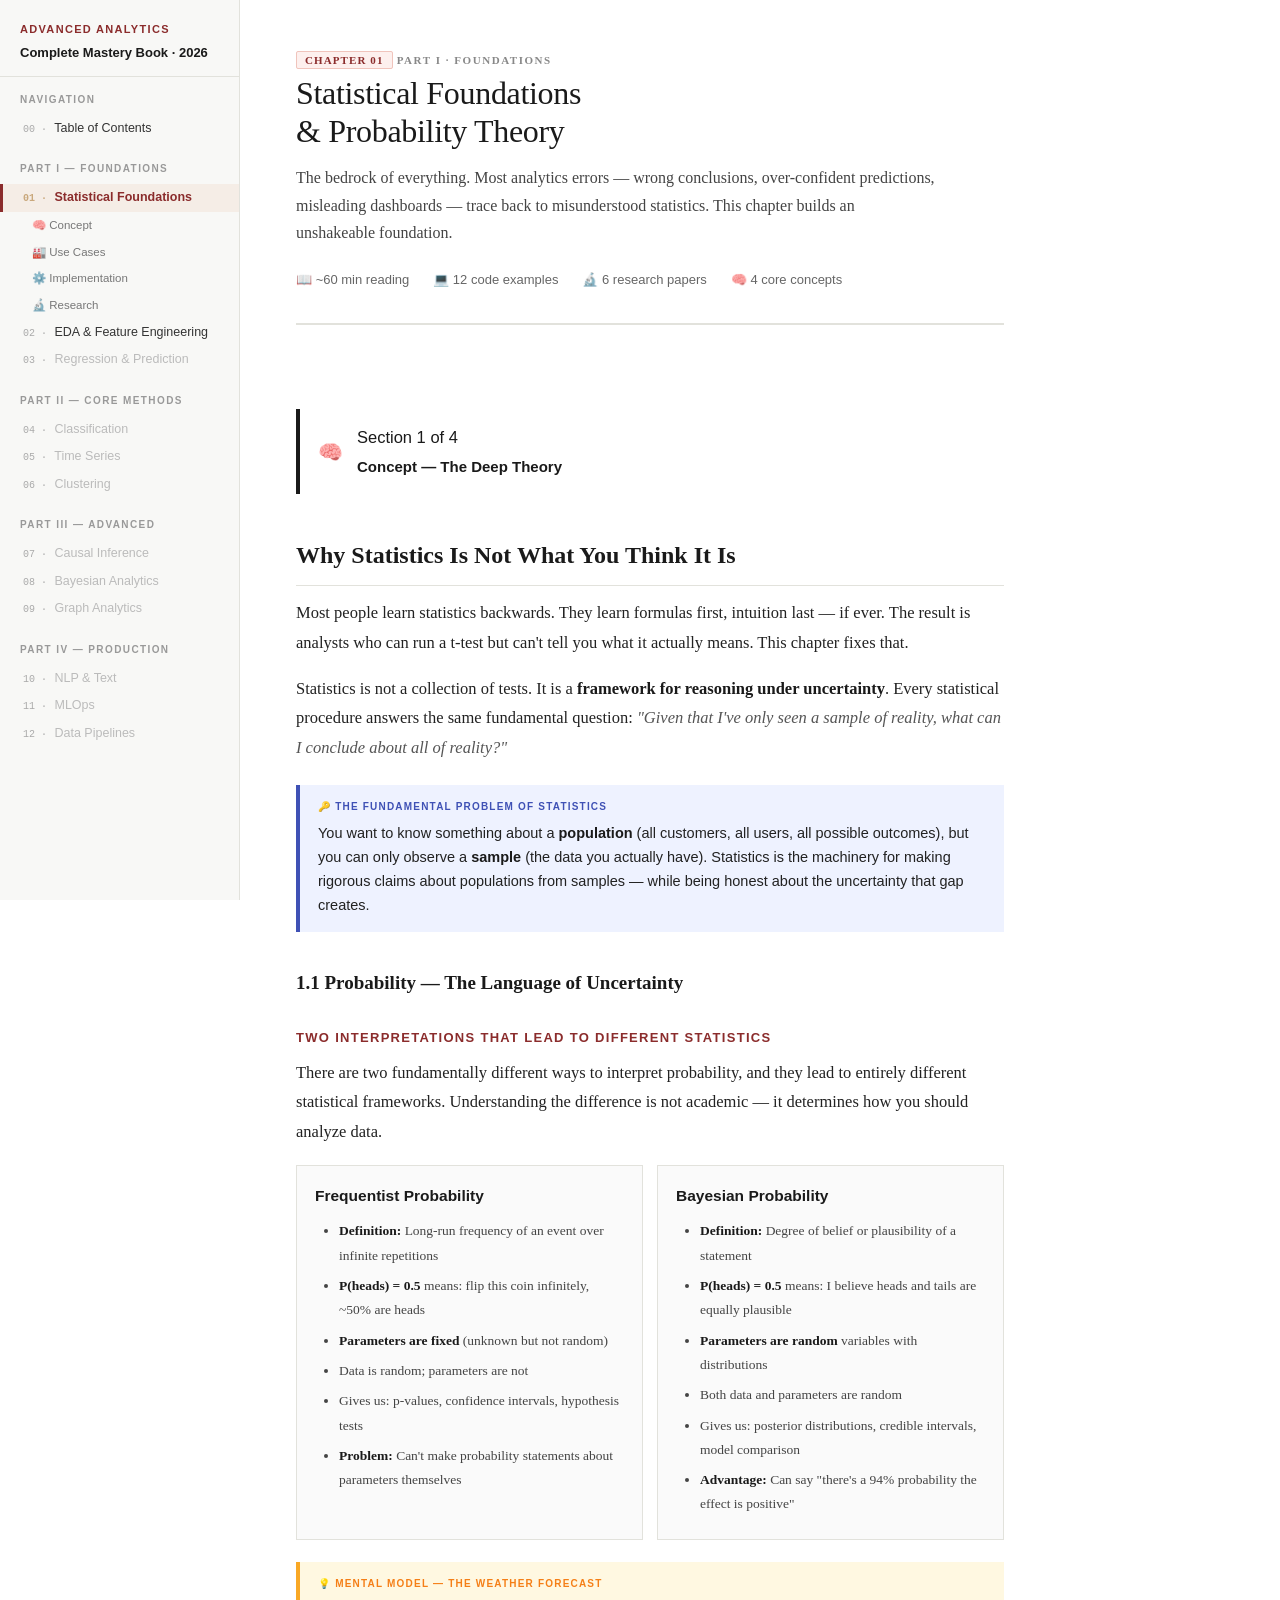
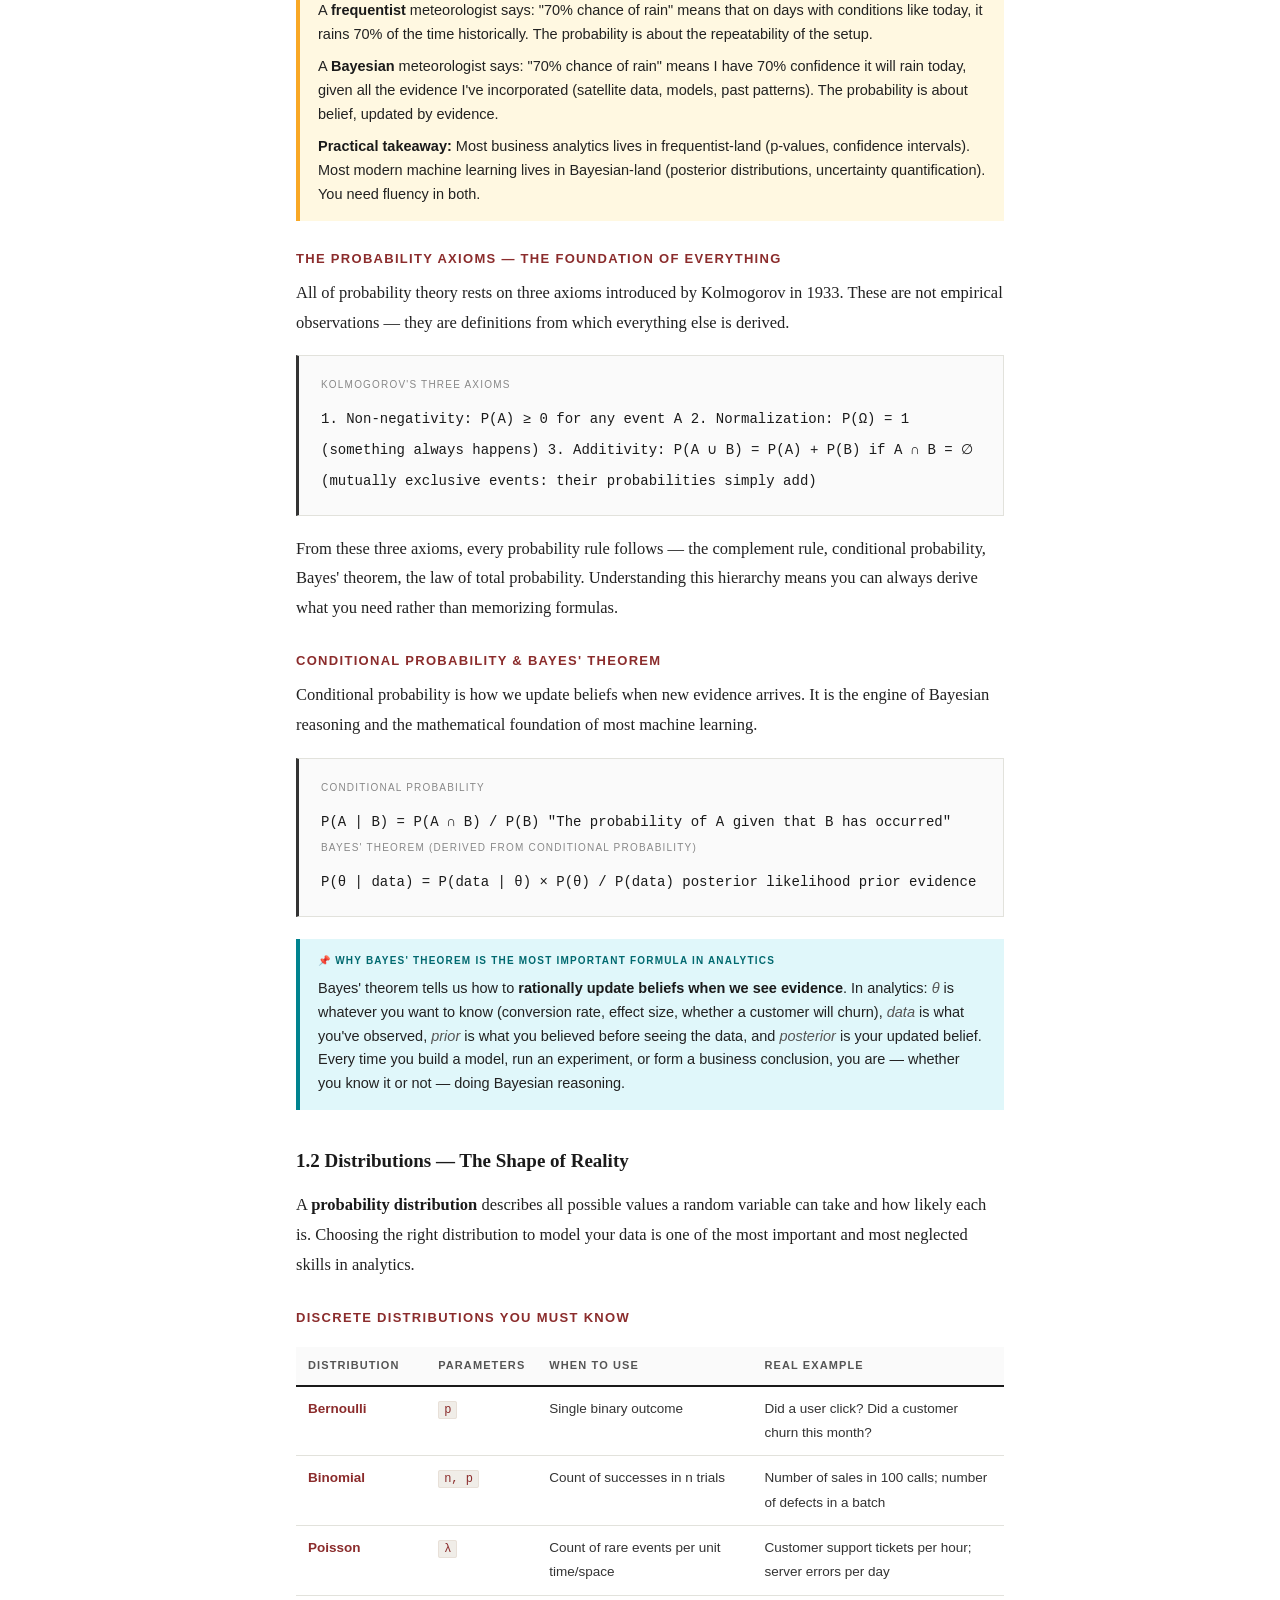
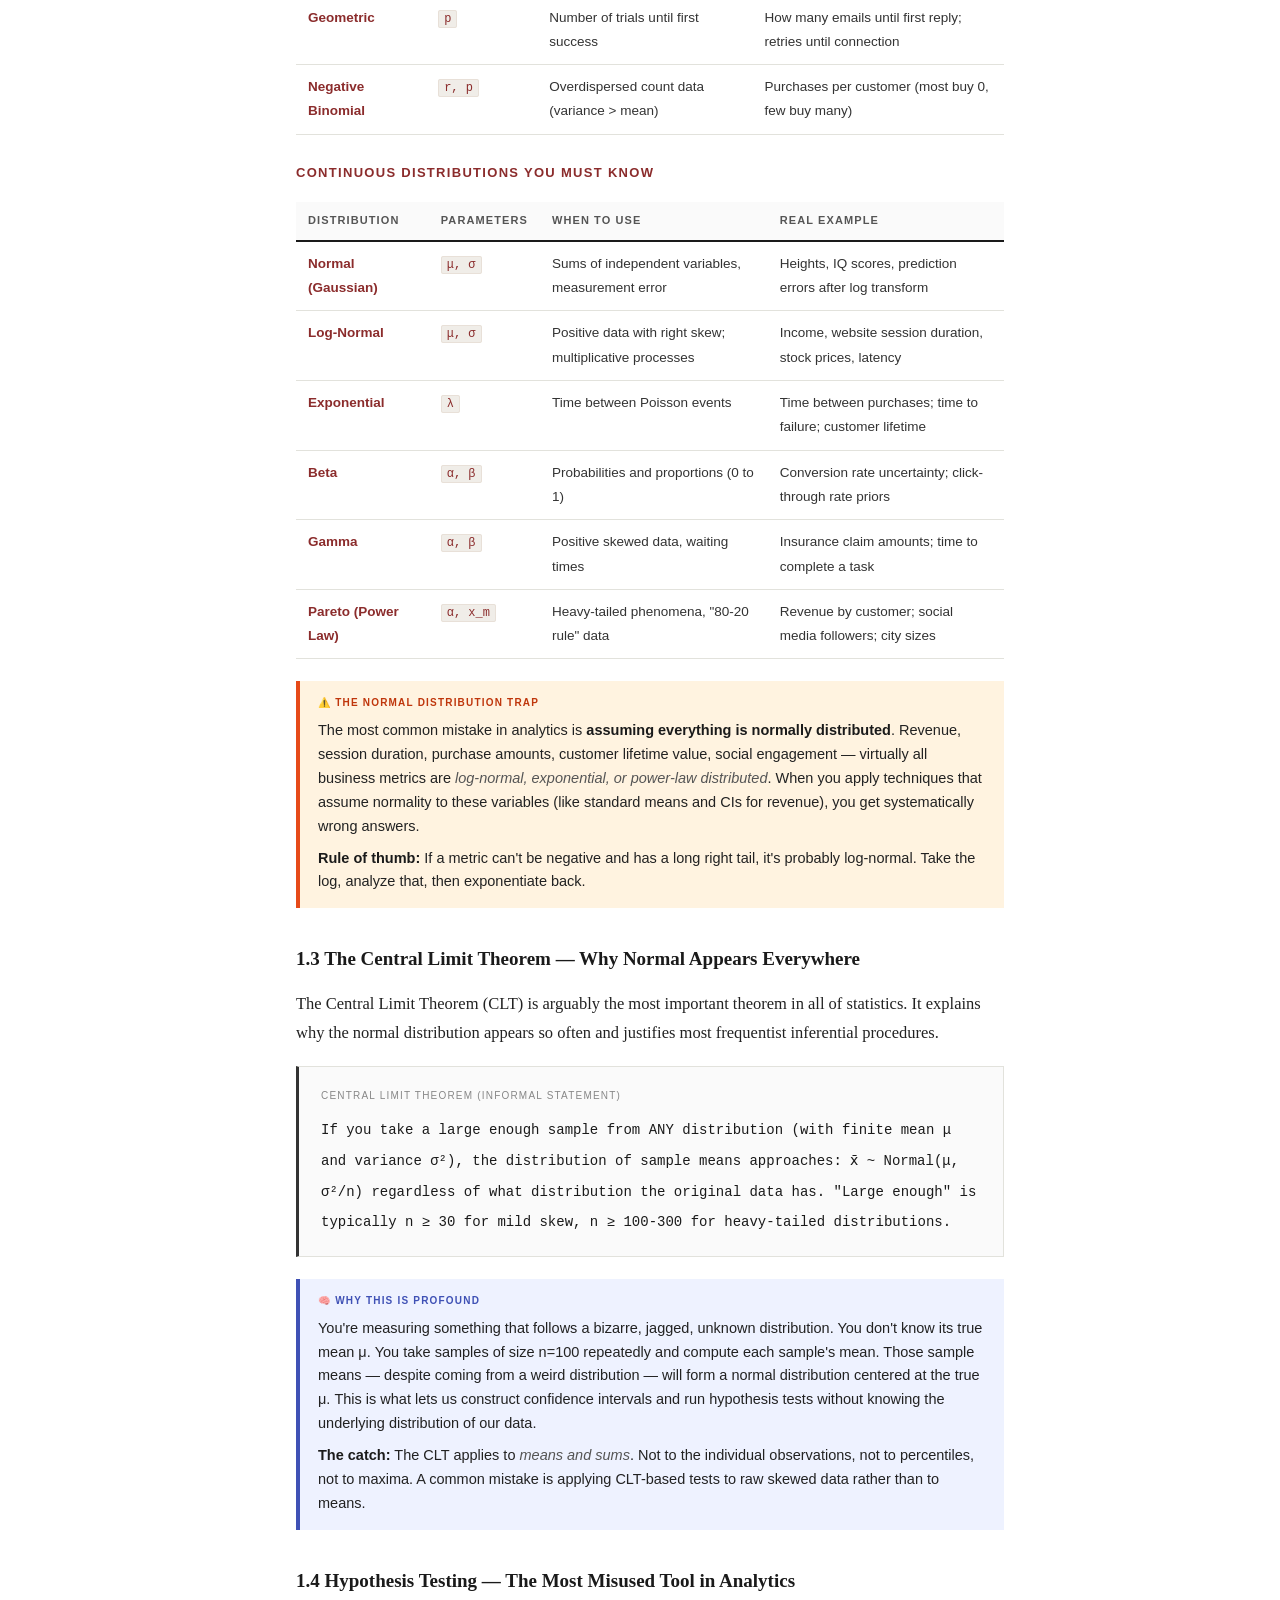
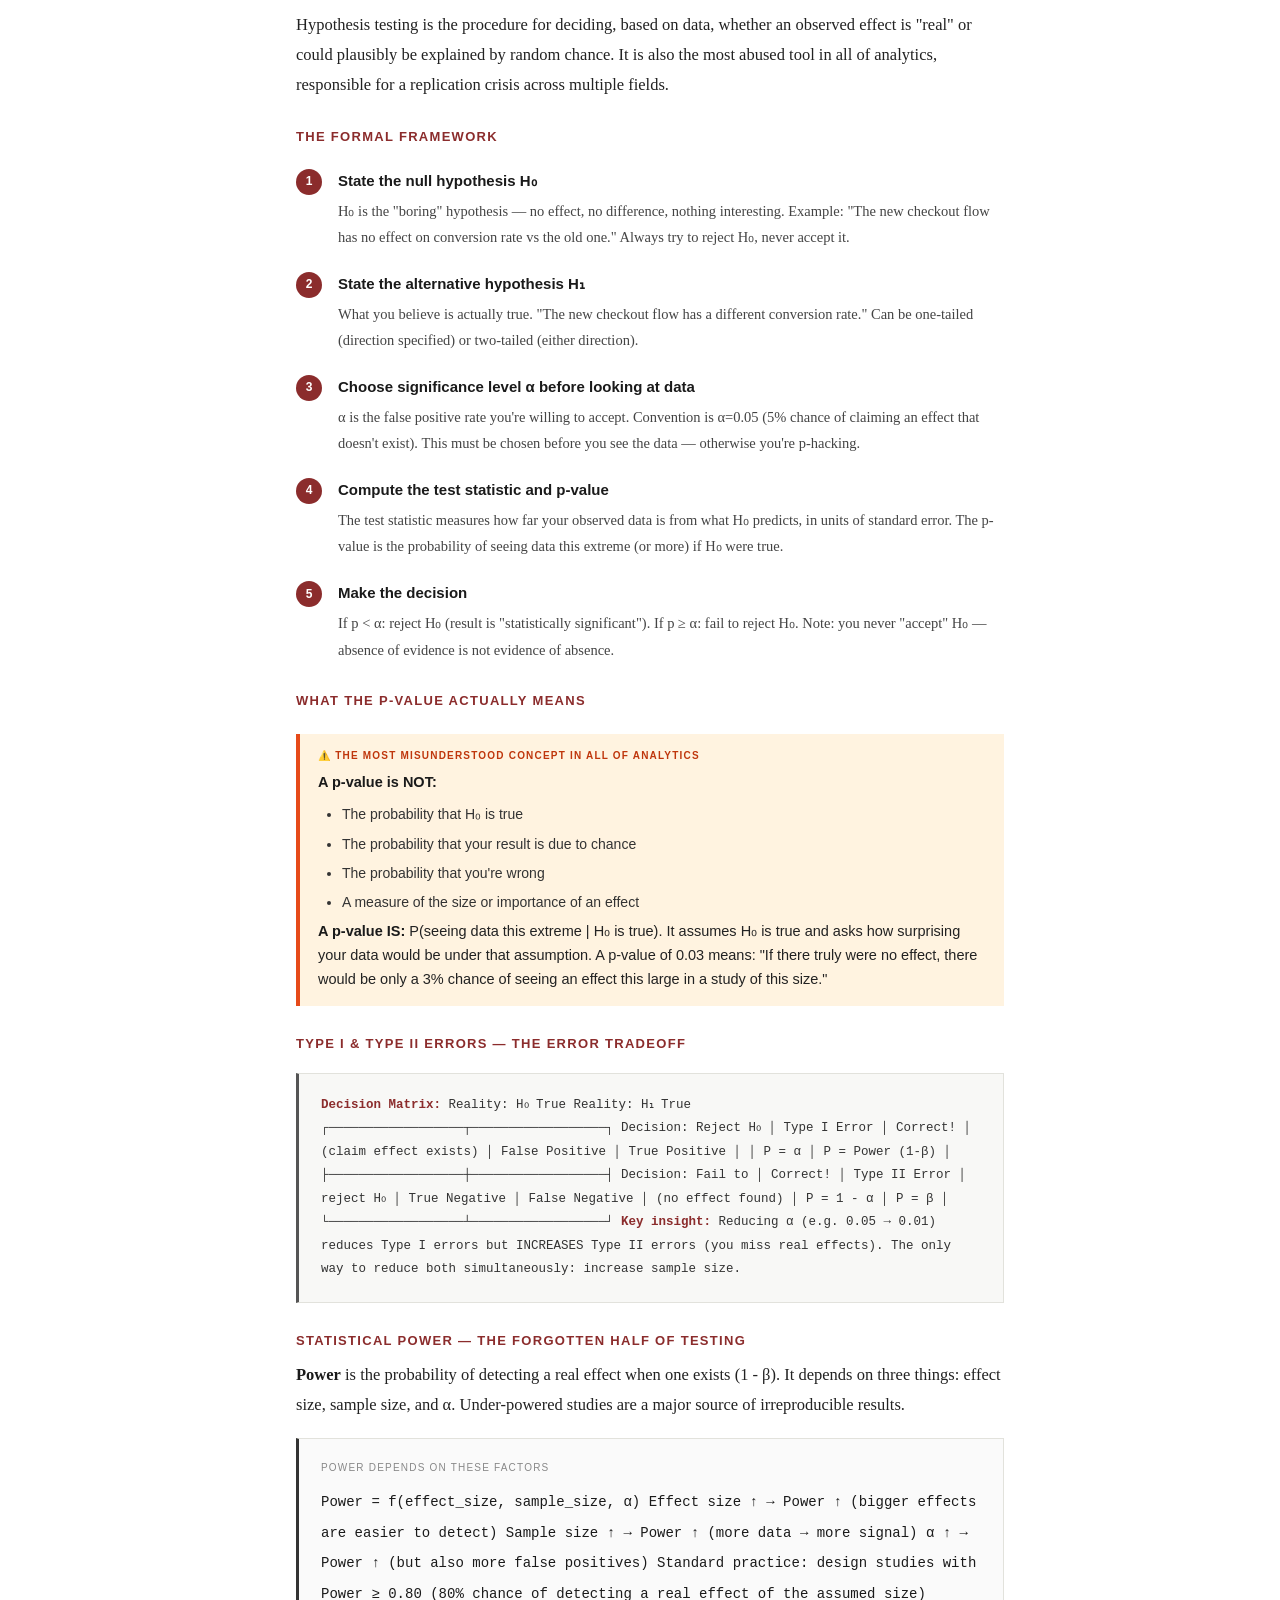
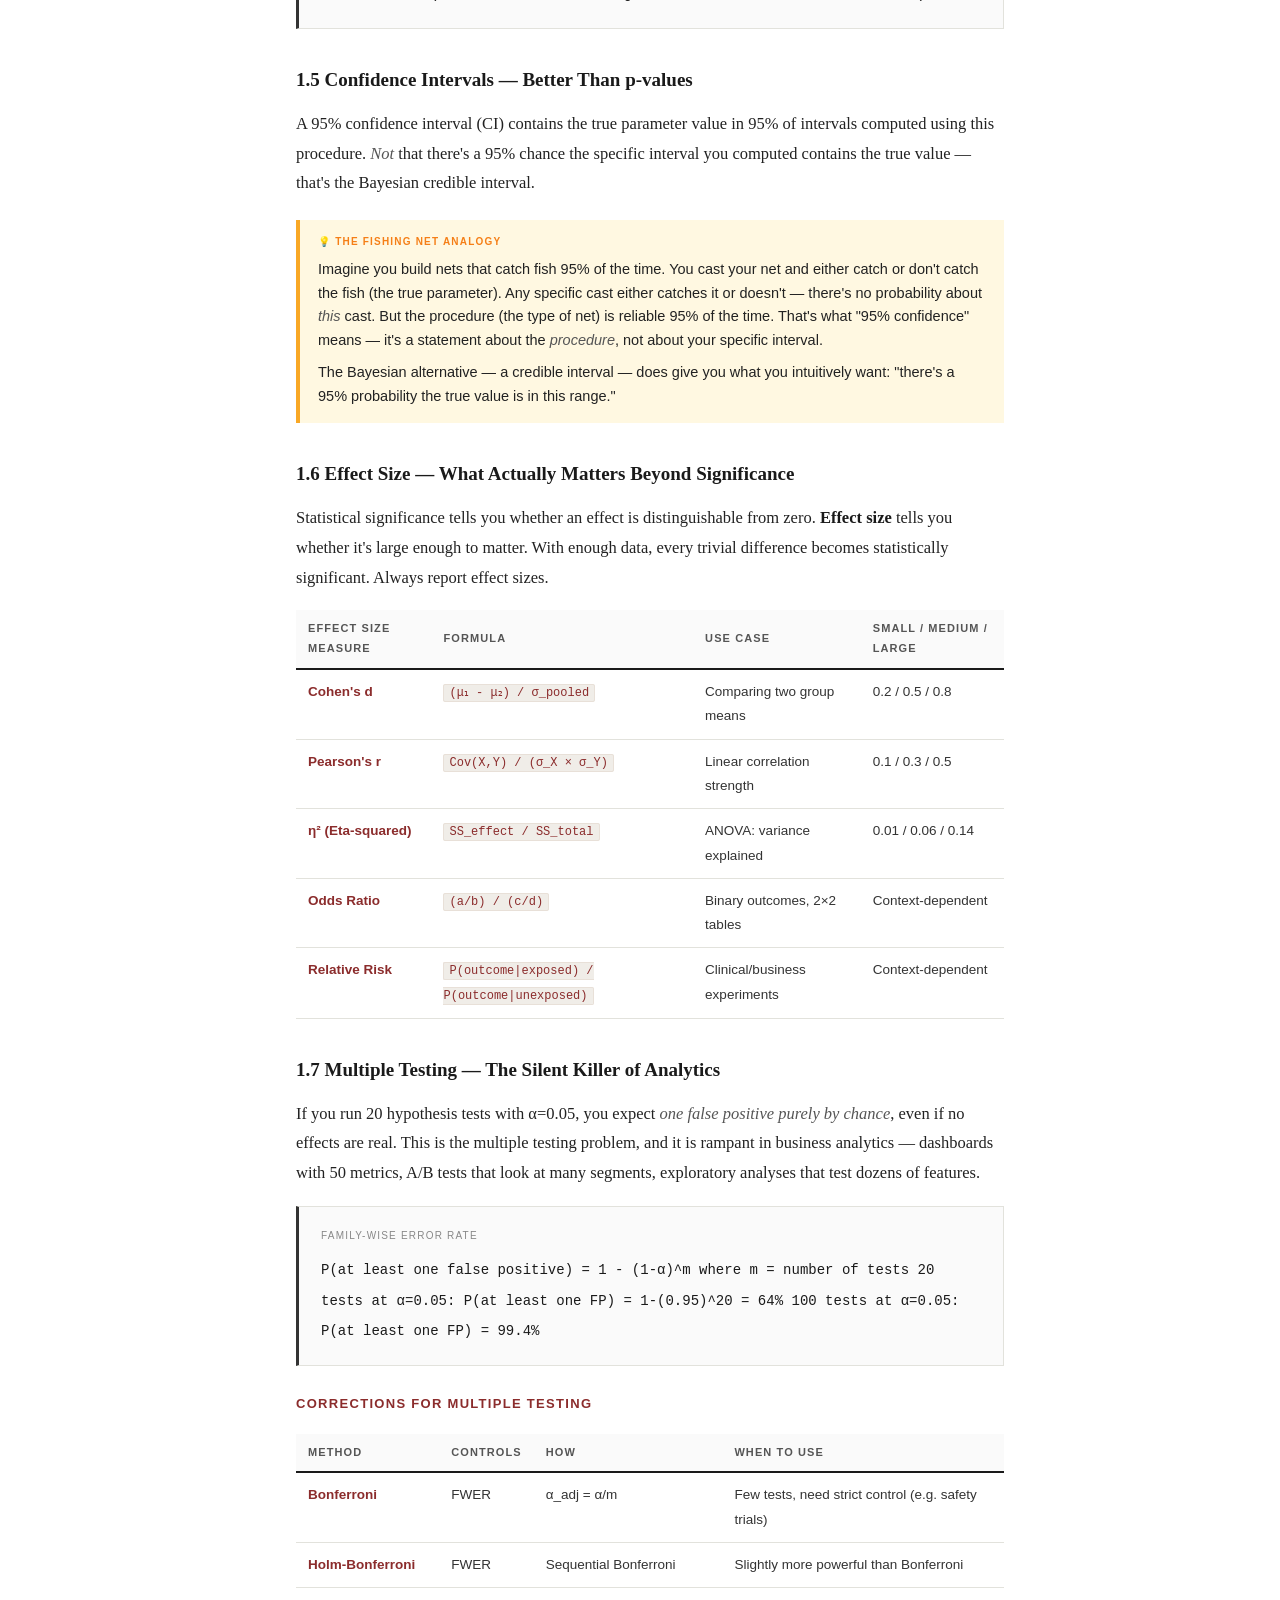
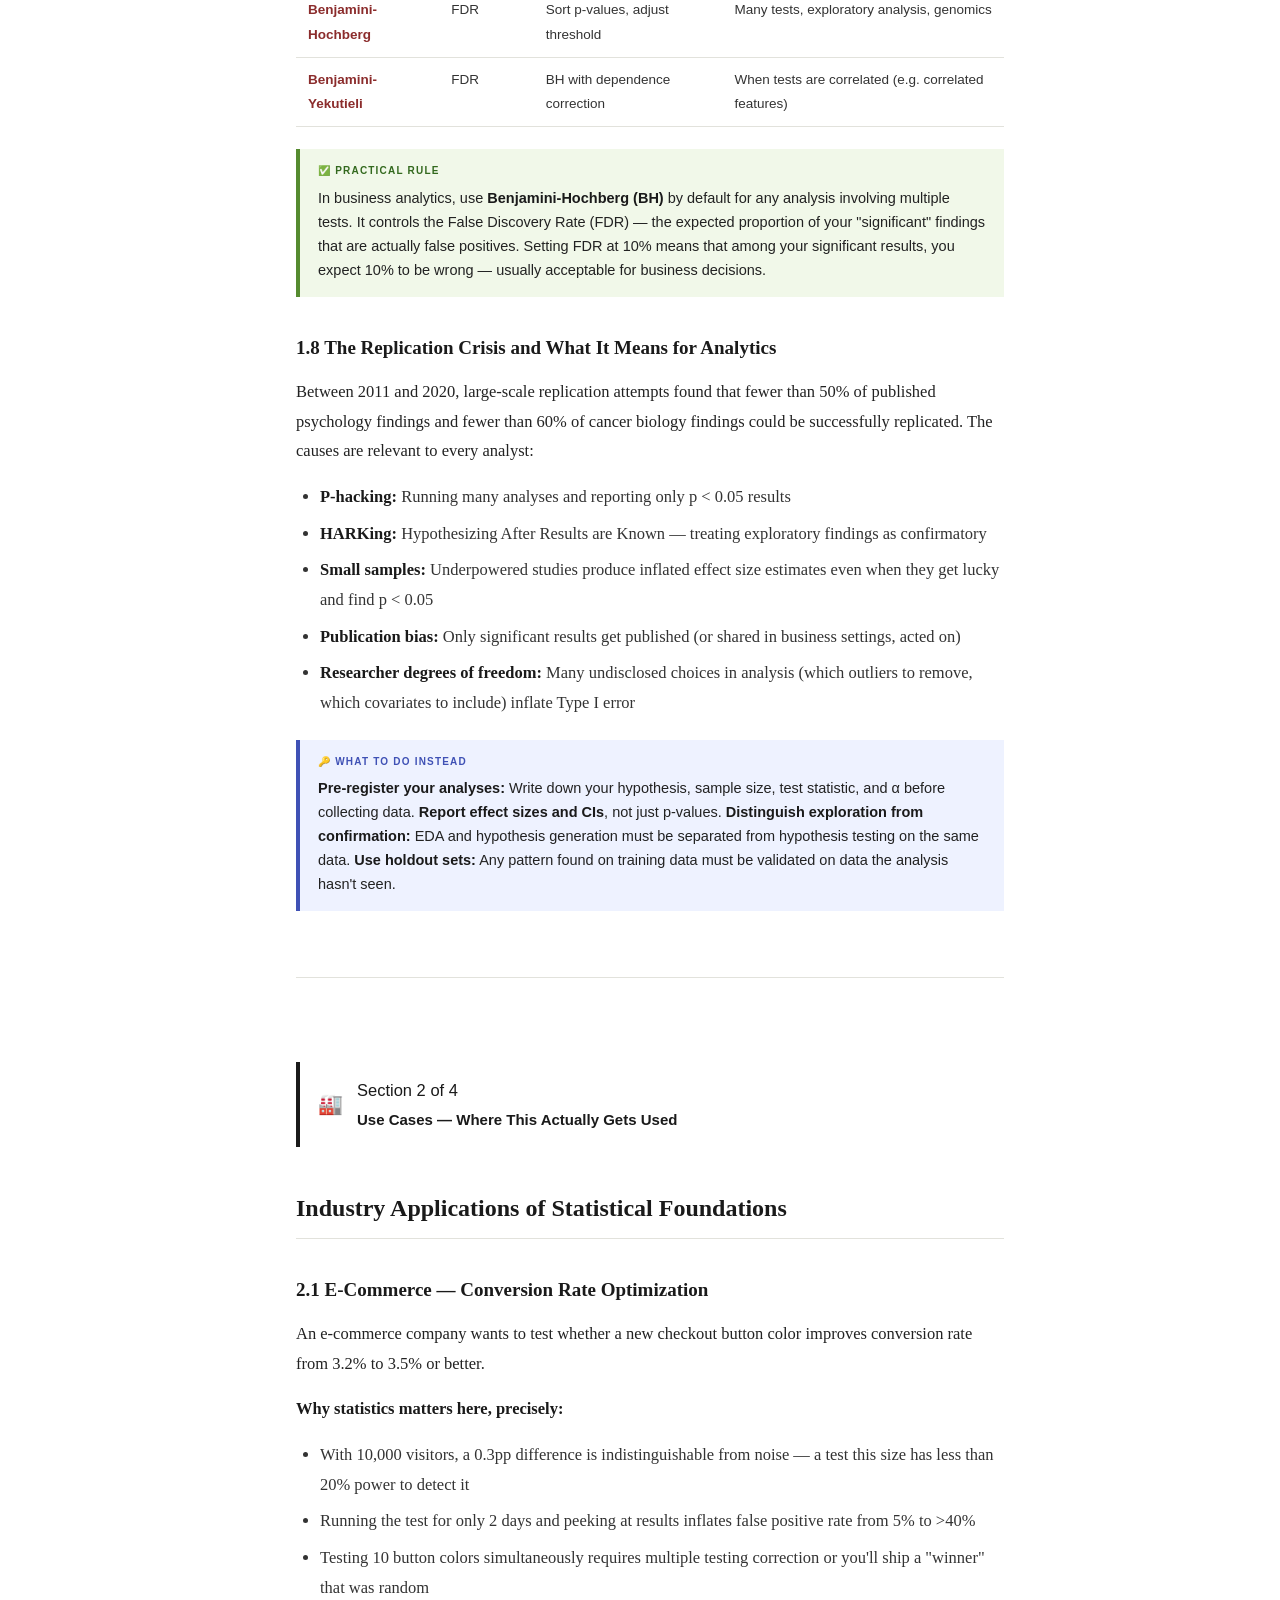
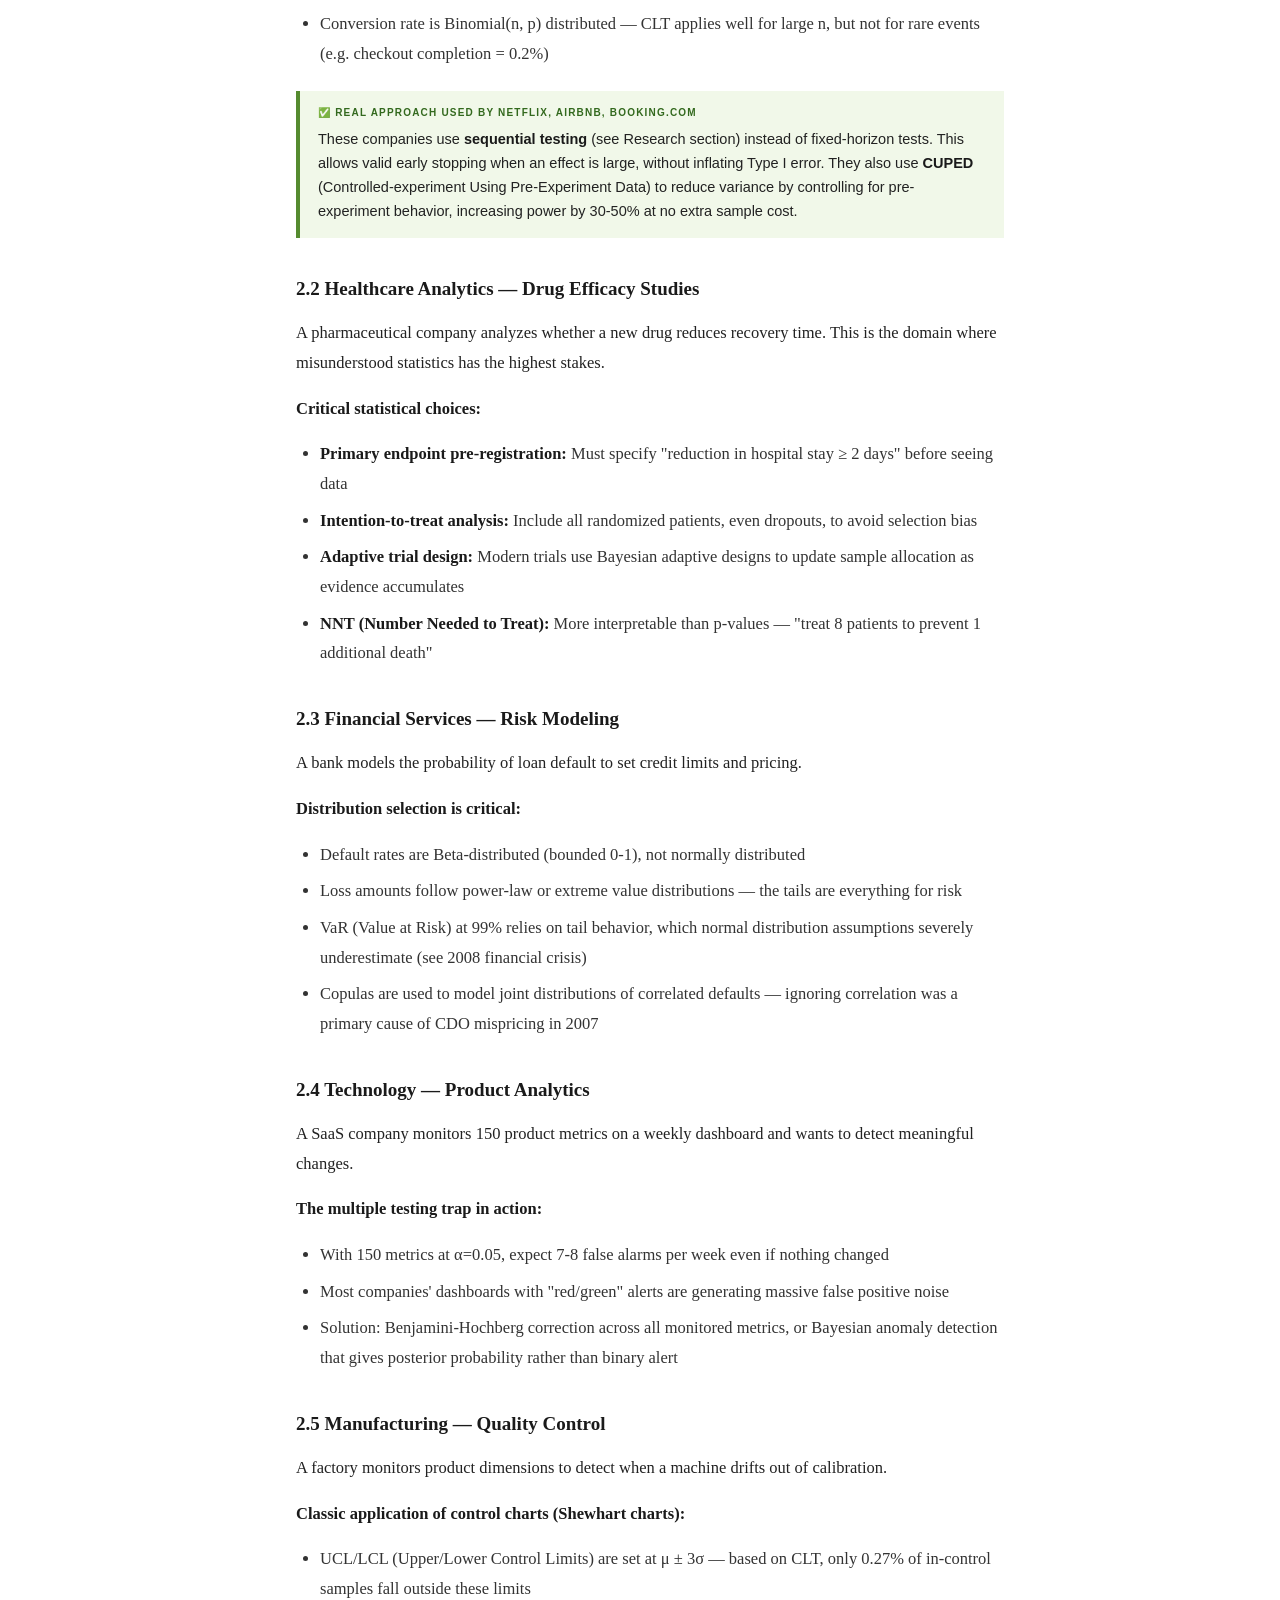
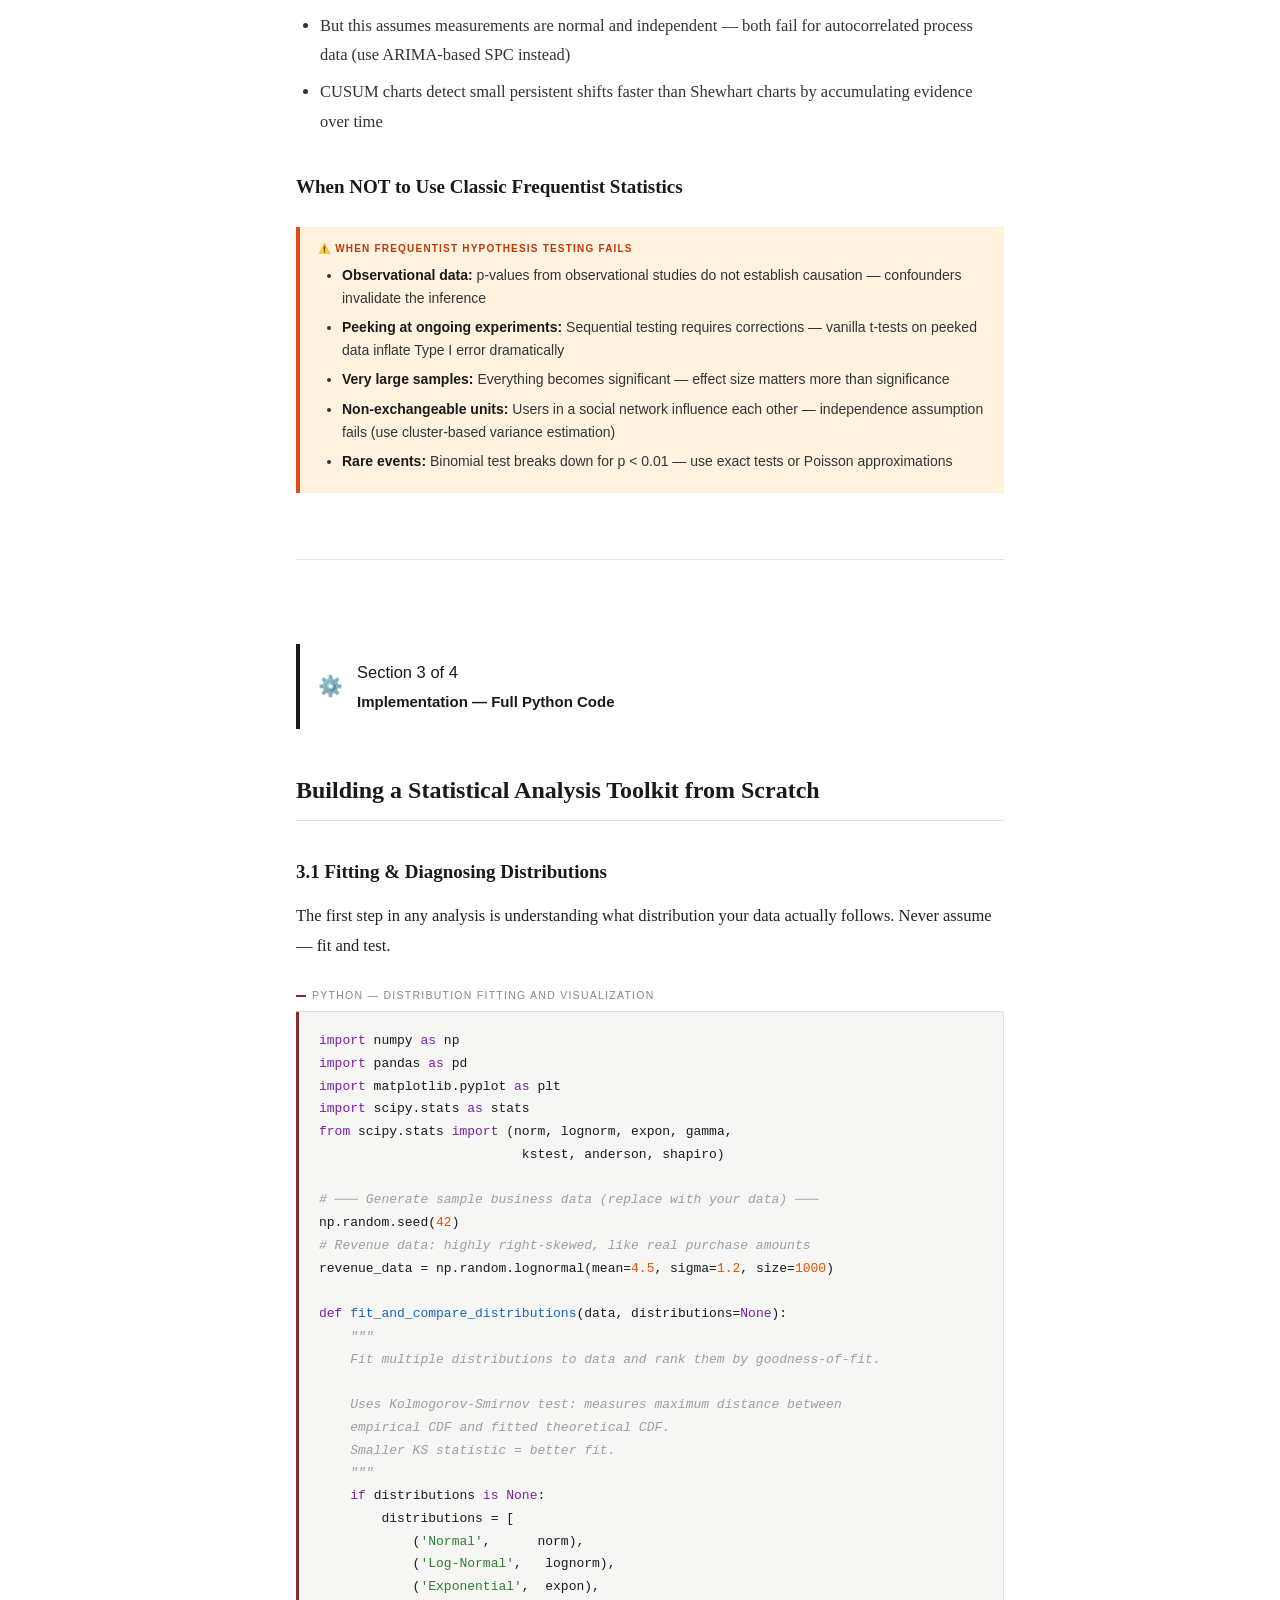
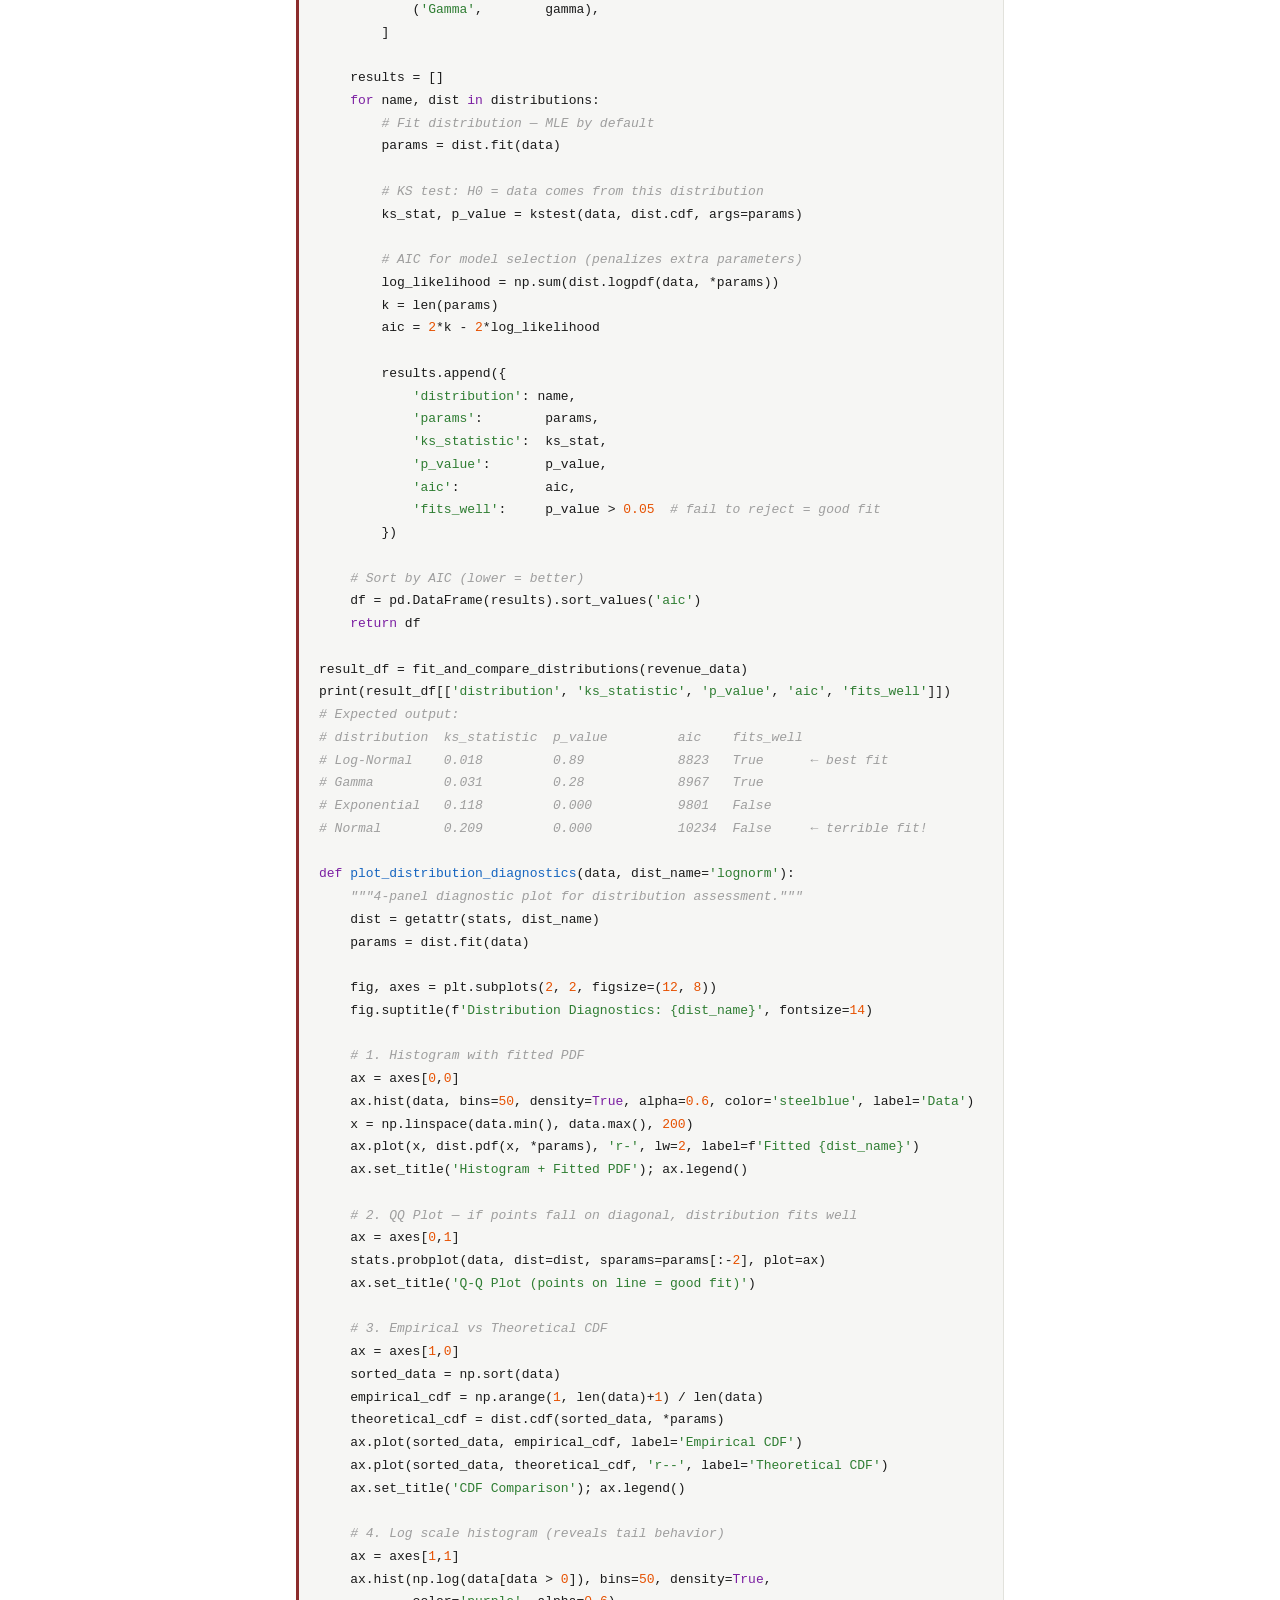
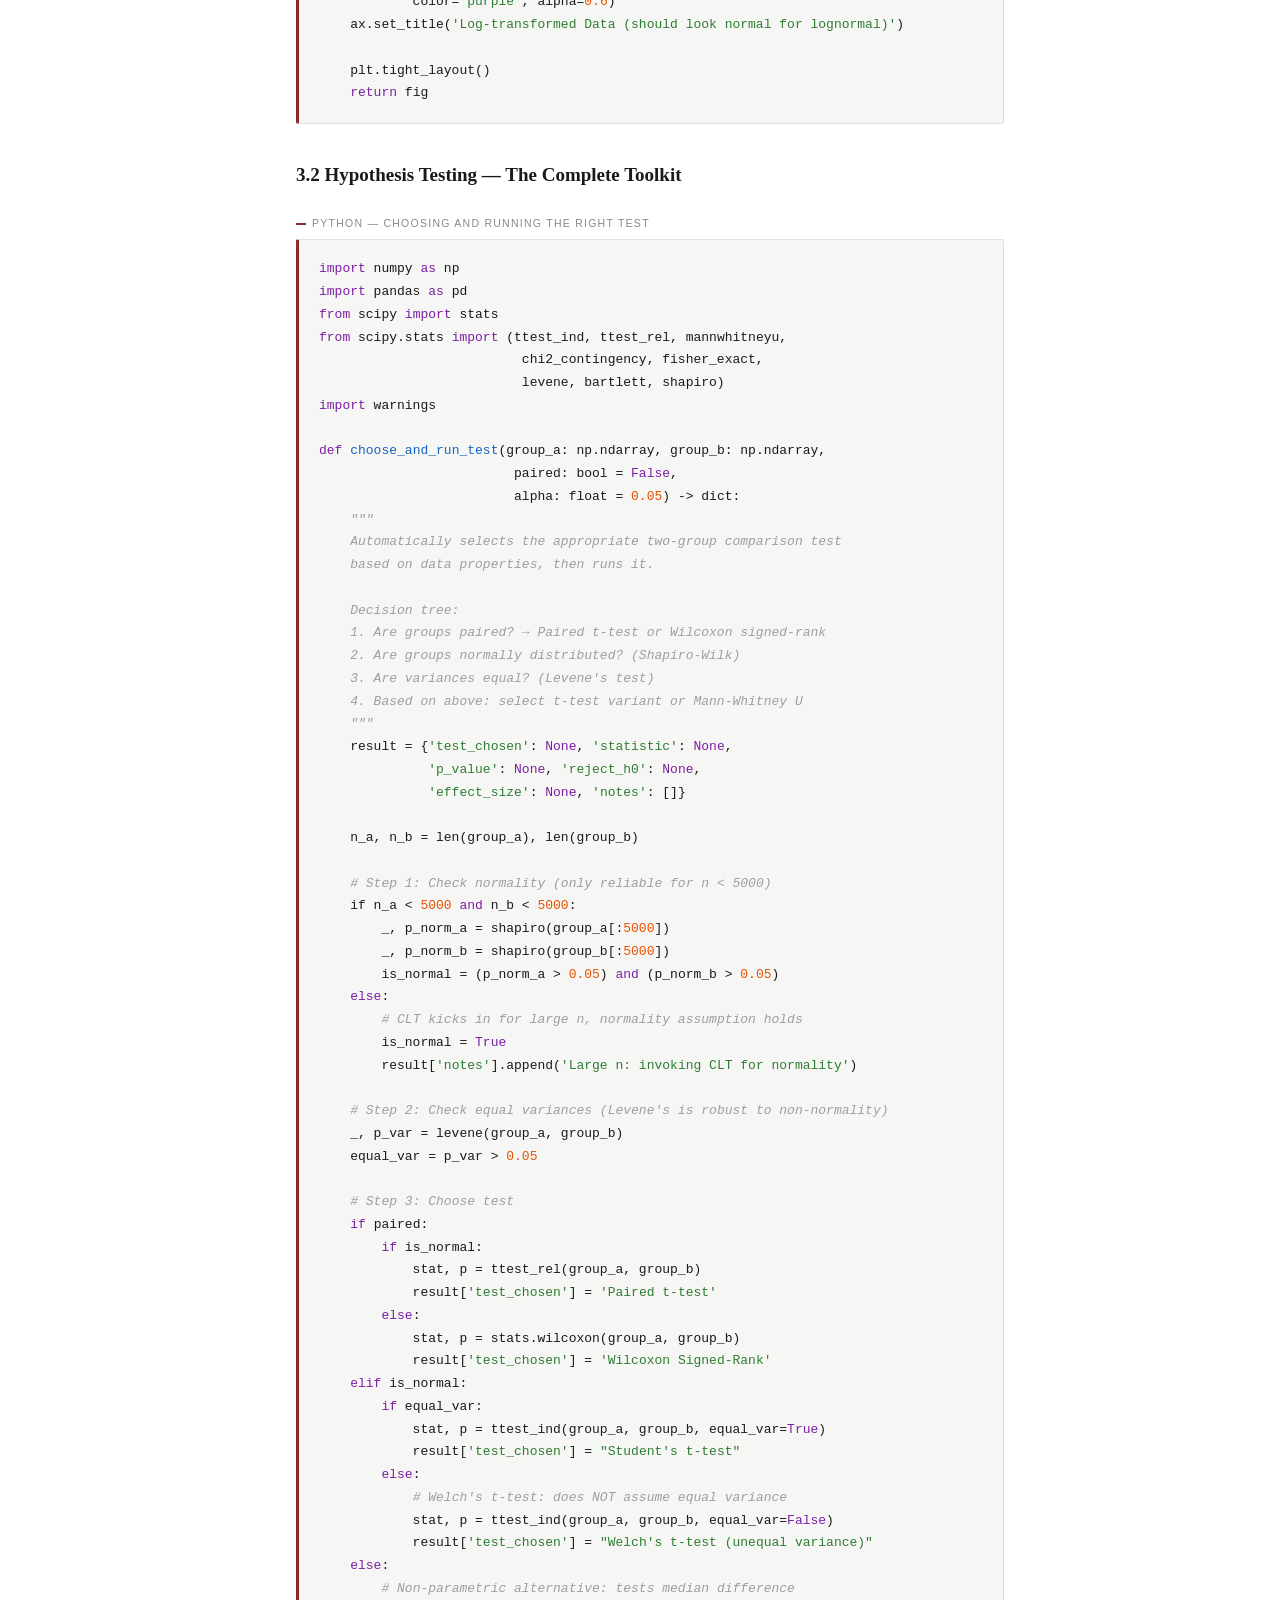
==== commit b2023fd2: "Add files via upload" ====
--- a/ch01.html
+++ b/ch01.html
@@ -3,231 +3,230 @@
 <head>
 <meta charset="UTF-8">
 <meta name="viewport" content="width=device-width, initial-scale=1.0">
-<meta name="color-scheme" content="dark">
+<meta name="color-scheme" content="light">
 <title>Ch 1: Statistical Foundations — Advanced Analytics</title>
 <style>
-:root{
-  --bg:#07090F;--surface:#0D1120;--surface2:#121828;--surface3:#18203A;
-  --border:rgba(100,120,255,0.18);--border-hi:rgba(100,120,255,0.38);
-  --body:#DDE3F8;--body-dim:#98A8CC;--body-faint:#4E5C80;
-  --h1:#FFFFFF;--h2:#7B8FFF;--h3:#00E5FF;--h4:#FFB300;--h5:#A6E3A1;
-  --indigo:#6366F1;--cyan:#06B6D4;--amber:#F59E0B;--green:#10B981;
-  --pink:#EC4899;--violet:#8B5CF6;--orange:#F97316;
-  --code-bg:#04060D;--sidebar-w:290px;
+/* Shared chapter styles — Stanford-inspired clean academic design */
+*, *::before, *::after { box-sizing: border-box; margin: 0; padding: 0; }
+html { scroll-behavior: smooth; }
+body {
+  font-family: 'Georgia', 'Times New Roman', serif;
+  background: #FFFFFF;
+  color: #1a1a1a;
+  line-height: 1.8;
+  font-size: 16.5px;
 }
-*{box-sizing:border-box;margin:0;padding:0}
-html{scroll-behavior:smooth;background:#07090F!important;color-scheme:dark}
-body{background:#07090F!important;color:var(--body)!important;font-family:'Georgia','Times New Roman',serif;font-size:17px;line-height:1.9;-webkit-font-smoothing:antialiased;min-height:100vh!important;}
+.site-wrap { display: flex; min-height: 100vh; }
 
 /* SIDEBAR */
-#sidebar{position:fixed;top:0;left:0;width:var(--sidebar-w);height:100vh;background:#08091A!important;border-right:1px solid #1A2550;overflow-y:auto;z-index:100;display:flex;flex-direction:column;}
-#sb-header{padding:22px 18px 16px;background:linear-gradient(160deg,#0C1535,#0D1120)!important;border-bottom:1px solid #1A2550;}
-#sb-header .logo{font-family:'Courier New',monospace;font-size:9.5px;letter-spacing:.25em;color:#00E5FF!important;font-weight:800;text-transform:uppercase;margin-bottom:8px;}
-#sb-header h2{font-size:13px;font-weight:700;font-family:sans-serif;color:#FFFFFF!important;line-height:1.4;}
-.nav-part{padding:14px 0 4px;}
-.nav-part-label{padding:4px 18px;font-size:9px;letter-spacing:.22em;text-transform:uppercase;color:#2E3A60!important;font-family:sans-serif;font-weight:800;}
-.nav-ch{display:block;padding:6px 18px;font-size:12px;color:#6070A0!important;text-decoration:none;font-family:sans-serif;border-left:2px solid transparent;transition:all .15s;line-height:1.4;}
-.nav-ch:hover{color:#C8D4F8!important;background:rgba(99,102,241,.10);border-left-color:#6366F1;}
-.nav-ch.active{color:#00E5FF!important;border-left-color:#00E5FF;background:rgba(0,229,255,.09);font-weight:700;}
-.nav-ch.locked{color:#2E3A60!important;cursor:default;}
-.nav-ch .ch-num{font-family:'Courier New',monospace;font-size:9px;color:#3A4870!important;margin-right:6px;letter-spacing:.1em;}
-.nav-ch.active .ch-num{color:#00E5FF!important;}
-.nav-sub{display:block;padding:4px 18px 4px 34px;font-size:11px;color:#3A4870!important;text-decoration:none;font-family:sans-serif;transition:all .15s;}
-.nav-sub:hover{color:#8899CC!important;}
-.nav-sub.active{color:#7B8FFF!important;}
+#sidebar {
+  width: 240px; flex-shrink: 0; background: #F8F8F6;
+  border-right: 1px solid #E2E2DC; position: fixed;
+  top: 0; left: 0; height: 100vh; overflow-y: auto; z-index: 100;
+}
+.sb-logo { padding: 20px 20px 14px; border-bottom: 1px solid #E2E2DC; }
+.sb-logo .site-name { font-family: sans-serif; font-size: 11px; font-weight: 700; letter-spacing: 0.12em; text-transform: uppercase; color: #8B2C2C; margin-bottom: 4px; }
+.sb-logo .course-name { font-size: 13px; font-family: sans-serif; font-weight: 600; color: #1a1a1a; line-height: 1.4; }
+.nav-group { padding: 14px 0 4px; }
+.nav-group-label { padding: 0 20px 6px; font-size: 10px; font-family: sans-serif; font-weight: 700; text-transform: uppercase; letter-spacing: 0.14em; color: #999; }
+.nav-link { display: block; padding: 5px 20px; font-size: 12.5px; font-family: sans-serif; color: #333; text-decoration: none; border-left: 3px solid transparent; transition: all 0.12s; line-height: 1.4; }
+.nav-link:hover { color: #8B2C2C; background: #F0EDE8; border-left-color: #C9A87C; }
+.nav-link.active { color: #8B2C2C; border-left-color: #8B2C2C; background: #F5EDE6; font-weight: 600; }
+.nav-link.locked { color: #bbb; cursor: default; pointer-events: none; }
+.nav-link .ch { color: #aaa; margin-right: 4px; font-family: 'Courier New', monospace; font-size: 10px; }
+.nav-link.active .ch { color: #C9A87C; }
+.nav-sub { display: block; padding: 3px 20px 3px 32px; font-size: 11.5px; font-family: sans-serif; color: #777; text-decoration: none; transition: color 0.12s; }
+.nav-sub:hover { color: #8B2C2C; }
 
 /* MAIN */
-#main{margin-left:var(--sidebar-w);max-width:860px;padding:0 52px 120px;}
+#main { margin-left: 240px; flex: 1; max-width: 820px; padding: 0 56px 100px; }
+
+/* TOP NAV */
+.top-nav { border-bottom: 1px solid #E2E2DC; display: flex; gap: 0; }
+.top-nav a { padding: 13px 16px; font-size: 13px; font-family: sans-serif; font-weight: 600; color: #555; text-decoration: none; border-bottom: 3px solid transparent; margin-bottom: -1px; transition: color 0.12s; }
+.top-nav a:hover { color: #8B2C2C; }
+.top-nav a.current { color: #8B2C2C; border-bottom-color: #8B2C2C; }
 
 /* CHAPTER HERO */
-.ch-hero{padding:60px 0 44px;border-bottom:1px solid #10182E;margin-bottom:0;background:linear-gradient(180deg,rgba(99,102,241,.08) 0%,transparent 60%)!important;}
-.ch-hero .ch-eyebrow{display:flex;align-items:center;gap:12px;margin-bottom:18px;font-family:sans-serif;}
-.ch-hero .ch-eyebrow .part-tag{font-size:10px;letter-spacing:.2em;text-transform:uppercase;color:#4E5C80!important;font-weight:700;}
-.ch-hero .ch-eyebrow .ch-tag{font-size:10px;letter-spacing:.18em;text-transform:uppercase;color:#6366F1!important;font-weight:800;background:rgba(99,102,241,.18);padding:3px 10px;border-radius:6px;}
-.ch-hero h1{font-size:clamp(26px,4.5vw,44px);color:#FFFFFF!important;line-height:1.15;margin-bottom:14px;letter-spacing:-.01em;}
-.ch-hero h1 .accent{background:linear-gradient(110deg,#818CF8 0%,#00E5FF 100%);-webkit-background-clip:text;-webkit-text-fill-color:transparent;}
-.ch-hero .ch-desc{font-size:15.5px;color:#8898C0!important;max-width:640px;line-height:1.75;margin-bottom:24px;}
-.ch-hero .ch-meta{display:flex;gap:20px;flex-wrap:wrap;font-family:sans-serif;}
-.ch-hero .ch-meta .m{font-size:11.5px;color:#4E5C80!important;display:flex;align-items:center;gap:5px;}
-.ch-hero .ch-meta .m span{color:#7B8FFF!important;font-weight:700;}
-
-/* CONTENT SECTIONS */
-.content-section{padding:52px 0;border-bottom:1px solid #10182E;}
-.section-banner{
-  display:flex;align-items:center;gap:14px;
-  padding:12px 18px;border-radius:10px;
-  margin-bottom:32px;
-  font-family:sans-serif;
+.ch-hero { padding: 44px 0 32px; border-bottom: 2px solid #E2E2DC; }
+.ch-hero .eyebrow { display: flex; align-items: center; gap: 12px; margin-bottom: 14px; font-family: sans-serif; }
+.ch-hero .part-tag { font-size: 11px; letter-spacing: 0.14em; text-transform: uppercase; color: #888; font-weight: 700; }
+.ch-hero .ch-tag { font-size: 11px; letter-spacing: 0.1em; text-transform: uppercase; color: #8B2C2C; font-weight: 700; background: #FDF0EE; padding: 2px 8px; border-radius: 2px; border: 1px solid #F0C4BC; }
+.ch-hero h1 { font-size: 32px; font-weight: 400; line-height: 1.2; color: #1a1a1a; margin-bottom: 14px; letter-spacing: -0.01em; }
+.ch-hero h1 strong { font-weight: 700; }
+.ch-hero .ch-desc { font-size: 16px; color: #444; max-width: 640px; line-height: 1.7; margin-bottom: 22px; }
+.ch-hero .ch-meta { display: flex; gap: 24px; font-family: sans-serif; font-size: 13px; color: #666; flex-wrap: wrap; }
+.ch-hero .ch-meta strong { color: #8B2C2C; }
+
+/* SECTION BANNER */
+.section-banner { margin: 40px 0 24px; padding: 14px 18px; display: flex; align-items: center; gap: 14px; border-left: 4px solid; font-family: sans-serif; }
+.section-banner .s-num { font-size: 10px; text-transform: uppercase; letter-spacing: 0.14em; font-weight: 700; margin-bottom: 3px; }
+.section-banner .s-title { font-size: 15px; font-weight: 700; color: #1a1a1a; }
+.section-banner .s-icon { font-size: 20px; }
+.sb-concept { background: #F0F4FF; border-color: #3F51B5; }
+.sb-concept .s-num { color: #3F51B5; }
+.sb-usecases { background: #F0FAF4; border-color: #2E7D32; }
+.sb-usecases .s-num { color: #2E7D32; }
+.sb-impl { background: #F0F9FF; border-color: #0277BD; }
+.sb-impl .s-num { color: #0277BD; }
+.sb-research { background: #FFF8E1; border-color: #F57F17; }
+.sb-research .s-num { color: #F57F17; }
+
+/* HEADINGS */
+h2 { font-size: 24px; font-weight: 700; color: #1a1a1a; margin: 40px 0 12px; border-bottom: 1px solid #E2E2DC; padding-bottom: 8px; }
+h3 { font-size: 19px; font-weight: 700; color: #1a1a1a; margin: 34px 0 12px; }
+h4 { font-size: 13px; font-weight: 700; font-family: sans-serif; text-transform: uppercase; letter-spacing: 0.1em; color: #8B2C2C; margin: 26px 0 8px; }
+h5 { font-size: 15.5px; font-weight: 700; font-family: sans-serif; color: #1a1a1a; margin: 20px 0 8px; }
+
+/* PROSE */
+p { margin-bottom: 16px; color: #222; }
+strong { color: #1a1a1a; font-weight: 700; }
+em { color: #555; font-style: italic; }
+a { color: #8B2C2C; text-decoration: none; }
+a:hover { text-decoration: underline; }
+ul, ol { padding-left: 24px; margin-bottom: 16px; }
+li { margin-bottom: 7px; color: #333; }
+li strong { color: #1a1a1a; }
+
+/* CALLOUTS */
+.callout { border-left: 4px solid; padding: 14px 18px; margin: 22px 0; font-family: sans-serif; font-size: 14.5px; line-height: 1.65; }
+.callout p { font-size: 14.5px !important; margin-bottom: 8px !important; }
+.callout p:last-child { margin-bottom: 0 !important; }
+.callout ul { margin-bottom: 0; }
+.callout li { font-size: 14px; margin-bottom: 6px; }
+.callout .cl { font-size: 10px; text-transform: uppercase; letter-spacing: 0.12em; font-weight: 700; display: block; margin-bottom: 7px; }
+.callout-concept { background: #EEF2FF; border-color: #3F51B5; }
+.callout-concept .cl { color: #3F51B5; }
+.callout-analogy { background: #FFF8E1; border-color: #F9A825; }
+.callout-analogy .cl { color: #F57F17; }
+.callout-warning { background: #FFF3E0; border-color: #E64A19; }
+.callout-warning .cl { color: #BF360C; }
+.callout-tip { background: #F1F8E9; border-color: #558B2F; }
+.callout-tip .cl { color: #33691E; }
+.callout-key { background: #E0F7FA; border-color: #00838F; }
+.callout-key .cl { color: #00696F; }
+.callout-research { background: #FFF8E1; border-color: #F57F17; }
+.callout-research .cl { color: #E65100; }
+
+/* CODE */
+pre { background: #F6F6F4; border: 1px solid #E2E2DC; border-left: 3px solid #8B2C2C; padding: 18px 20px; border-radius: 2px; overflow-x: auto; font-family: 'Courier New', 'Menlo', monospace; font-size: 13px; line-height: 1.75; color: #1a1a1a; margin: 14px 0 20px; }
+pre code { background: none !important; border: none !important; color: inherit !important; padding: 0 !important; font-size: inherit !important; }
+code { background: #F0EDE8; padding: 1px 5px; border-radius: 2px; font-family: 'Courier New', monospace; font-size: 13px; color: #8B2C2C; border: 1px solid #E8E0D8; }
+.code-label { font-family: sans-serif; font-size: 10.5px; text-transform: uppercase; letter-spacing: 0.12em; color: #888; margin-bottom: -8px; padding-top: 10px; display: flex; align-items: center; gap: 6px; }
+.code-label::before { content: ''; display: inline-block; width: 10px; height: 2px; background: #8B2C2C; }
+
+/* SYNTAX */
+.kw { color: #7B1FA2; } .fn { color: #1565C0; } .st { color: #2E7D32; }
+.nu { color: #E65100; } .cm { color: #9E9E9E; font-style: italic; }
+.cl2 { color: #006064; } .dc { color: #00838F; }
+
+/* FORMULA */
+.formula { background: #FAFAFA; border: 1px solid #E2E2DC; border-left: 3px solid #333; padding: 18px 22px; margin: 18px 0; font-family: 'Courier New', monospace; font-size: 14px; color: #1a1a1a; line-height: 2.2; overflow-x: auto; }
+.formula .f-label { font-size: 10px; text-transform: uppercase; letter-spacing: 0.12em; color: #888; display: block; margin-bottom: 8px; font-family: sans-serif; text-align: left; }
+
+/* DIAGRAM */
+.diagram { background: #F8F8F6; border: 1px solid #E2E2DC; border-left: 3px solid #555; padding: 20px 22px; font-family: 'Courier New', monospace; font-size: 12.5px; line-height: 1.88; overflow-x: auto; margin: 18px 0; color: #333; }
+.dl { color: #8B2C2C; font-weight: 700; } .db { color: #2E7D32; font-weight: 600; }
+.dd { color: #1565C0; } .dv { color: #6A1B9A; }
+
+/* TABLES */
+.tbl-wrap { overflow-x: auto; margin: 18px 0; }
+table { width: 100%; border-collapse: collapse; font-family: sans-serif; font-size: 13.5px; }
+th { text-align: left; padding: 9px 12px; font-size: 11px; text-transform: uppercase; letter-spacing: 0.1em; color: #555; border-bottom: 2px solid #1a1a1a; font-weight: 700; background: #FAFAFA; }
+td { padding: 10px 12px; border-bottom: 1px solid #E2E2DC; color: #333; vertical-align: top; }
+td strong { color: #8B2C2C; }
+td code { font-size: 12px; }
+tr:hover td { background: #FAFAF8; }
+
+/* QUIZ */
+.quiz { background: #FFFBF0; border: 1px solid #E8D8A0; padding: 20px 22px; margin: 28px 0; font-family: sans-serif; }
+.quiz .q-title { font-size: 10px; text-transform: uppercase; letter-spacing: 0.12em; font-weight: 700; color: #8B6914; margin-bottom: 12px; display: block; }
+.quiz ol { padding-left: 20px; }
+.quiz li { color: #333; font-size: 14px; margin-bottom: 10px; line-height: 1.6; }
+.quiz .hint { margin-top: 14px; font-size: 12.5px; color: #888; font-style: italic; border-top: 1px solid #E8D8A0; padding-top: 12px; }
+
+/* STEPS */
+.steps { margin: 18px 0; }
+.step { display: flex; gap: 16px; margin-bottom: 20px; align-items: flex-start; }
+.step-n { min-width: 26px; height: 26px; border-radius: 50%; background: #8B2C2C; color: #fff; display: flex; align-items: center; justify-content: center; font-size: 12px; font-weight: 700; font-family: sans-serif; flex-shrink: 0; margin-top: 2px; }
+.step-body strong { display: block; font-family: sans-serif; font-size: 15px; color: #1a1a1a; margin-bottom: 4px; }
+.step-body p { color: #444; font-size: 14.5px; margin-bottom: 0; }
+
+/* COMPARE */
+.compare { display: grid; grid-template-columns: 1fr 1fr; gap: 14px; margin: 18px 0; }
+.compare-box { background: #FAFAFA; border: 1px solid #E2E2DC; padding: 16px 18px; }
+.compare-box h5 { margin-top: 0 !important; margin-bottom: 10px !important; font-family: sans-serif; }
+.compare-box ul { margin-bottom: 0; }
+.compare-box li { font-size: 13.5px; color: #444; margin-bottom: 6px; }
+
+/* PAPER */
+.paper { background: #FAFAFA; border: 1px solid #E2E2DC; border-left: 3px solid #F57F17; padding: 14px 16px; margin: 12px 0; font-family: sans-serif; }
+.paper .p-title { font-size: 14px; font-weight: 700; color: #1a1a1a; margin-bottom: 3px; }
+.paper .p-meta { font-size: 11.5px; color: #888; margin-bottom: 6px; }
+.paper .p-desc { font-size: 13px; color: #444; line-height: 1.6; }
+
+/* CHAPTER NAV */
+.ch-nav { display: flex; gap: 12px; margin-top: 48px; padding-top: 28px; border-top: 2px solid #E2E2DC; }
+.ch-nav a { flex: 1; padding: 14px 18px; background: #FAFAFA; border: 1px solid #E2E2DC; text-decoration: none; color: #333; font-family: sans-serif; font-size: 13px; transition: all 0.12s; display: block; }
+.ch-nav a:hover { border-color: #8B2C2C; color: #8B2C2C; }
+.ch-nav .nav-lbl { font-size: 10px; text-transform: uppercase; letter-spacing: 0.1em; color: #888; margin-bottom: 4px; }
+
+/* CONTENT SECTION DIVIDER */
+.content-section { padding: 44px 0; border-bottom: 1px solid #E2E2DC; }
+
+/* MOBILE */
+#menu-btn { display: none; }
+@media (max-width: 860px) {
+  #sidebar { transform: translateX(-100%); transition: transform 0.25s; }
+  #sidebar.open { transform: translateX(0); }
+  #main { margin-left: 0; padding: 0 20px 80px; }
+  #menu-btn { display: block; position: fixed; top: 12px; right: 14px; z-index: 200; background: #8B2C2C; border: none; color: #fff; padding: 8px 14px; border-radius: 3px; cursor: pointer; font-size: 13px; font-family: sans-serif; font-weight: 700; }
+  .compare { grid-template-columns: 1fr; }
 }
-.section-banner .s-icon{font-size:20px;}
-.section-banner .s-label{font-size:10px;letter-spacing:.2em;text-transform:uppercase;font-weight:800;margin-bottom:2px;}
-.section-banner .s-title{font-size:16px;font-weight:700;color:#FFFFFF!important;}
-.banner-concept{background:rgba(99,102,241,.16)!important;border-left:4px solid #6366F1;}
-.banner-concept .s-label{color:#818CF8!important;}
-.banner-usecases{background:rgba(16,185,129,.14)!important;border-left:4px solid #10B981;}
-.banner-usecases .s-label{color:#34D399!important;}
-.banner-impl{background:rgba(6,182,212,.14)!important;border-left:4px solid #06B6D4;}
-.banner-impl .s-label{color:#22D3EE!important;}
-.banner-research{background:rgba(245,158,11,.14)!important;border-left:4px solid #F59E0B;}
-.banner-research .s-label{color:#FBBF24!important;}
-
-/* HEADINGS */
-h2{font-size:28px;color:#7B8FFF!important;margin-bottom:12px;letter-spacing:-.01em;text-shadow:0 0 40px rgba(123,143,255,.35)!important;}
-h3{font-size:21px;color:#00E5FF!important;margin:44px 0 14px;font-weight:700;border-bottom:1px solid rgba(0,229,255,.25)!important;padding-bottom:9px!important;text-shadow:0 0 24px rgba(0,229,255,.3)!important;}
-h4{font-size:13.5px;color:#FFB300!important;text-transform:uppercase;letter-spacing:.09em;margin:30px 0 10px;font-family:sans-serif;font-weight:800;}
-h5{font-size:15px;color:#A6E3A1!important;margin:22px 0 8px;font-family:sans-serif;font-weight:700;}
-
-/* PROSE */
-p{color:#DDE3F8!important;margin-bottom:18px;font-size:16.5px;line-height:1.88;}
-strong{color:#FFFFFF!important;font-weight:700;}
-em{color:#FFB300!important;font-style:italic;}
-a{color:#60A5FA!important;}
-ul,ol{padding-left:22px;margin-bottom:18px;}
-li{color:#DDE3F8!important;margin-bottom:8px;font-size:16px;line-height:1.75;}
-li strong{color:#FFFFFF!important;}
-
-/* CALLOUTS */
-.callout{border-radius:10px;padding:18px 22px;margin:26px 0;border-left:4px solid;font-family:sans-serif;font-size:14.5px;line-height:1.75;}
-.callout p{font-size:14.5px!important;margin-bottom:8px!important;color:#DDE3F8!important;}
-.callout p:last-child{margin-bottom:0!important;}
-.callout ul{margin-bottom:0;}
-.callout li{font-size:14px!important;color:#DDE3F8!important;}
-.callout-concept{background:rgba(99,102,241,.16)!important;border-color:#6366F1;}
-.callout-analogy{background:rgba(245,158,11,.14)!important;border-color:#F59E0B;}
-.callout-warning{background:rgba(236,72,153,.14)!important;border-color:#EC4899;}
-.callout-tip{background:rgba(16,185,129,.14)!important;border-color:#10B981;}
-.callout-key{background:rgba(6,182,212,.14)!important;border-color:#06B6D4;}
-.callout-research{background:rgba(245,158,11,.10)!important;border-color:#F59E0B;}
-.cl{font-size:9.5px;letter-spacing:.2em;text-transform:uppercase;font-weight:800;display:block;margin-bottom:8px;}
-.callout-concept .cl{color:#818CF8!important;}
-.callout-analogy .cl{color:#FBBF24!important;}
-.callout-warning .cl{color:#F472B6!important;}
-.callout-tip     .cl{color:#34D399!important;}
-.callout-key     .cl{color:#22D3EE!important;}
-.callout-research .cl{color:#FBBF24!important;}
-
-/* CODE */
-pre{background:#04060D!important;border:1px solid #1E2850!important;border-top:3px solid #6366F1!important;color:#CDD6F4!important;font-family:'Courier New','Fira Code',monospace!important;font-size:13px!important;line-height:1.75!important;border-radius:8px!important;padding:20px 22px!important;overflow-x:auto!important;margin:18px 0 24px!important;}
-pre code{background:none!important;border:none!important;color:inherit!important;padding:0!important;font-size:inherit!important;}
-code{background:rgba(99,102,241,.20)!important;border:1px solid rgba(99,102,241,.40)!important;color:#89DCFF!important;font-size:13px!important;border-radius:4px!important;padding:2px 7px!important;font-family:'Courier New',monospace!important;}
-.code-label{color:#3A4870!important;font-size:10px!important;letter-spacing:.14em!important;text-transform:uppercase!important;font-family:sans-serif!important;display:flex!important;align-items:center!important;gap:6px!important;margin-bottom:-8px!important;padding-top:12px!important;}
-.code-label::before{content:'';display:inline-block;width:8px;height:8px;background:#6366F1;border-radius:50%;}
-
-/* SYNTAX */
-.kw{color:#CBA6F7!important;} .fn{color:#89B4FA!important;} .st{color:#A6E3A1!important;}
-.nu{color:#FAB387!important;} .cm{color:#6272A4!important;font-style:italic!important;}
-.cl2{color:#F9E2AF!important;} .dc{color:#89DCEB!important;} .op{color:#CDD6F4!important;}
-
-/* FORMULA / MATH */
-.formula{background:#04060D!important;border:1px solid rgba(255,179,0,.28)!important;border-radius:10px!important;padding:20px 24px!important;margin:20px 0!important;font-family:'Courier New',monospace!important;font-size:14px!important;color:#FFD060!important;text-align:center!important;line-height:2.2!important;overflow-x:auto!important;}
-.formula .f-label{font-size:10px!important;color:#4E5C80!important;text-transform:uppercase!important;letter-spacing:.15em!important;display:block!important;margin-bottom:6px!important;text-align:left!important;}
-
-/* DIAGRAM */
-.diagram{background:#030508!important;border:1px solid rgba(0,229,255,.22)!important;border-left:3px solid #00E5FF!important;border-radius:8px!important;padding:22px 24px!important;font-family:'Courier New',monospace!important;font-size:12.5px!important;line-height:1.88!important;overflow-x:auto!important;margin:20px 0!important;color:#6FB3CC!important;}
-.dl{color:#FFB300!important;font-weight:700!important;}
-.db{color:#A6E3A1!important;font-weight:600!important;}
-.dd{color:#89B4FA!important;}
-.dv{color:#CBA6F7!important;}
-
-/* TABLES */
-.tbl-wrap{overflow-x:auto;margin:20px 0;}
-table{width:100%;border-collapse:collapse;border:1px solid #1E2850;}
-th{background:#0F1525!important;color:#00E5FF!important;font-size:11.5px!important;letter-spacing:.07em!important;text-transform:uppercase!important;padding:12px 16px!important;border-bottom:1px solid #1E2850!important;font-family:sans-serif!important;font-weight:700!important;}
-td{color:#DDE3F8!important;padding:11px 16px!important;border-bottom:1px solid rgba(100,120,255,.10)!important;font-size:14px!important;vertical-align:top!important;}
-td strong{color:#00E5FF!important;}
-td code{font-size:12px!important;}
-tr:nth-child(even) td{background:rgba(99,102,241,.05)!important;}
-tr:hover td{background:rgba(99,102,241,.10)!important;}
-
-/* QUIZ */
-.quiz{background:rgba(245,158,11,.11)!important;border:1px solid rgba(245,158,11,.32)!important;border-radius:12px!important;padding:22px 24px!important;margin:32px 0!important;font-family:sans-serif!important;}
-.quiz .q-title{font-size:10px!important;letter-spacing:.2em!important;text-transform:uppercase!important;color:#FBBF24!important;font-weight:800!important;margin-bottom:14px!important;display:flex!important;align-items:center!important;gap:8px!important;}
-.quiz ol{padding-left:20px!important;}
-.quiz li{color:#DDE3F8!important;font-size:14px!important;margin-bottom:10px!important;line-height:1.65!important;}
-.quiz .hint{margin-top:14px!important;font-size:12px!important;color:#4E5C80!important;font-style:italic!important;}
-
-/* STEPS */
-.steps{margin:20px 0;}
-.step{display:flex;gap:16px;margin-bottom:22px;align-items:flex-start;}
-.step-n{min-width:28px;height:28px;border-radius:50%;background:linear-gradient(135deg,#6366F1,#8B5CF6)!important;color:#FFFFFF!important;display:flex;align-items:center;justify-content:center;font-size:12px;font-weight:800;font-family:sans-serif;margin-top:3px;box-shadow:0 0 18px rgba(99,102,241,.6);}
-.step-body strong{display:block;color:#FFFFFF!important;font-family:sans-serif;font-size:15px;margin-bottom:4px;}
-.step-body p{color:#98A8CC!important;font-size:14.5px!important;margin-bottom:0!important;}
-
-/* COMPARISON GRID */
-.compare{display:grid;grid-template-columns:1fr 1fr;gap:16px;margin:20px 0;}
-.compare-box{background:var(--surface2)!important;border:1px solid #1A2550;border-radius:10px;padding:18px 20px;}
-.compare-box h5{margin-top:0!important;margin-bottom:12px!important;}
-.compare-box ul{margin-bottom:0;}
-.compare-box li{font-size:13.5px!important;color:#98A8CC!important;margin-bottom:6px!important;}
-
-/* PAPER CARD */
-.paper{background:rgba(245,158,11,.08)!important;border:1px solid rgba(245,158,11,.25)!important;border-left:3px solid #F59E0B!important;border-radius:8px!important;padding:16px 18px!important;margin:14px 0!important;font-family:sans-serif!important;}
-.paper .p-title{font-size:14px!important;color:#FFFFFF!important;font-weight:700!important;margin-bottom:4px!important;}
-.paper .p-meta{font-size:11px!important;color:#4E5C80!important;margin-bottom:8px!important;letter-spacing:.04em!important;}
-.paper .p-desc{font-size:13px!important;color:#98A8CC!important;line-height:1.6!important;}
-
-/* CHAPTER NAV */
-.ch-nav{display:flex;gap:14px;margin-top:52px;padding-top:32px;border-top:1px solid #10182E;}
-.ch-nav a{flex:1;padding:16px 20px;background:#0C1225!important;border:1px solid #1A2550!important;border-radius:10px!important;text-decoration:none!important;color:#8899CC!important;font-family:sans-serif!important;font-size:13px!important;transition:all .15s!important;display:block!important;}
-.ch-nav a:hover{border-color:#6366F1!important;color:#FFFFFF!important;}
-.ch-nav .nav-lbl{font-size:10px!important;text-transform:uppercase!important;letter-spacing:.12em!important;color:#3A4870!important;margin-bottom:4px!important;}
-
-/* MENU */
-#menu-btn{display:none;}
-@media(max-width:900px){
-  #sidebar{transform:translateX(-100%);transition:transform .3s;}
-  #sidebar.open{transform:translateX(0);}
-  #main{margin-left:0;padding:0 18px 80px;}
-  #menu-btn{display:block;position:fixed;top:12px;right:14px;z-index:200;background:#6366F1!important;border:none;color:#FFFFFF!important;padding:9px 16px;border-radius:8px;cursor:pointer;font-size:13px;font-family:sans-serif;font-weight:700;box-shadow:0 4px 16px rgba(99,102,241,.5);}
-  .compare{grid-template-columns:1fr;}
-  .pattern-box{grid-template-columns:1fr 1fr;}
-}
-*{scrollbar-width:thin;scrollbar-color:#1E2850 #050810;}
-::-webkit-scrollbar{width:5px;}::-webkit-scrollbar-track{background:#050810;}
-::-webkit-scrollbar-thumb{background:#1E2850;border-radius:4px;}
-::-webkit-scrollbar-thumb:hover{background:#6366F1;}
+
 </style>
 </head>
-<body style="background:#07090F!important;color:#DDE3F8!important;">
+<body>
 <button id="menu-btn" onclick="document.getElementById('sidebar').classList.toggle('open')">☰ Menu</button>
 
 <!-- SIDEBAR -->
+<div class="site-wrap">
 <nav id="sidebar">
-  <div id="sb-header">
-    <div class="logo">Advanced Analytics · 2026</div>
-    <h2>Complete Mastery Book</h2>
-  </div>
-  <div class="nav-part">
-    <div class="nav-part-label">Navigation</div>
-    <a class="nav-ch" href="index.html"><span class="ch-num">00 ·</span> Table of Contents</a>
-  </div>
-  <div class="nav-part">
-    <div class="nav-part-label">Part I — Foundations</div>
-    <a class="nav-ch active" href="ch01.html"><span class="ch-num">01 ·</span> Statistical Foundations</a>
-    <a class="nav-sub active" href="#concept">🧠 Concept</a>
+  <div class="sb-logo">
+    <div class="site-name">Advanced Analytics</div>
+    <div class="course-name">Complete Mastery Book · 2026</div>
+  </div>
+  <div class="nav-group">
+    <div class="nav-group-label">Navigation</div>
+    <a class="nav-link" href="index.html"><span class="ch">00 ·</span> Table of Contents</a>
+  </div>
+  <div class="nav-group">
+    <div class="nav-group-label">Part I — Foundations</div>
+    <a class="nav-link active" href="ch01.html"><span class="ch">01 ·</span> Statistical Foundations</a>
+    <a class="nav-sub" href="#concept">🧠 Concept</a>
     <a class="nav-sub" href="#usecases">🏭 Use Cases</a>
     <a class="nav-sub" href="#implementation">⚙️ Implementation</a>
     <a class="nav-sub" href="#research">🔬 Research</a>
-    <a class="nav-ch locked" href="#"><span class="ch-num">02 ·</span> EDA &amp; Feature Engineering</a>
-    <a class="nav-ch locked" href="#"><span class="ch-num">03 ·</span> Regression &amp; Prediction</a>
-  </div>
-  <div class="nav-part">
-    <div class="nav-part-label">Part II — Core Methods</div>
-    <a class="nav-ch locked" href="#"><span class="ch-num">04 ·</span> Classification</a>
-    <a class="nav-ch locked" href="#"><span class="ch-num">05 ·</span> Time Series</a>
-    <a class="nav-ch locked" href="#"><span class="ch-num">06 ·</span> Clustering</a>
-  </div>
-  <div class="nav-part">
-    <div class="nav-part-label">Part III — Advanced</div>
-    <a class="nav-ch locked" href="#"><span class="ch-num">07 ·</span> Causal Inference</a>
-    <a class="nav-ch locked" href="#"><span class="ch-num">08 ·</span> Bayesian Analytics</a>
-    <a class="nav-ch locked" href="#"><span class="ch-num">09 ·</span> Graph Analytics</a>
-  </div>
-  <div class="nav-part">
-    <div class="nav-part-label">Part IV — Production</div>
-    <a class="nav-ch locked" href="#"><span class="ch-num">10 ·</span> NLP &amp; Text</a>
-    <a class="nav-ch locked" href="#"><span class="ch-num">11 ·</span> MLOps</a>
-    <a class="nav-ch locked" href="#"><span class="ch-num">12 ·</span> Data Pipelines</a>
+    <a class="nav-link" href="ch02.html"><span class="ch">02 ·</span> EDA &amp; Feature Engineering</a>
+    <a class="nav-link locked"><span class="ch">03 ·</span> Regression &amp; Prediction</a>
+  </div>
+  <div class="nav-group">
+    <div class="nav-group-label">Part II — Core Methods</div>
+    <a class="nav-link locked"><span class="ch">04 ·</span> Classification</a>
+    <a class="nav-link locked"><span class="ch">05 ·</span> Time Series</a>
+    <a class="nav-link locked"><span class="ch">06 ·</span> Clustering</a>
+  </div>
+  <div class="nav-group">
+    <div class="nav-group-label">Part III — Advanced</div>
+    <a class="nav-link locked"><span class="ch">07 ·</span> Causal Inference</a>
+    <a class="nav-link locked"><span class="ch">08 ·</span> Bayesian Analytics</a>
+    <a class="nav-link locked"><span class="ch">09 ·</span> Graph Analytics</a>
+  </div>
+  <div class="nav-group">
+    <div class="nav-group-label">Part IV — Production</div>
+    <a class="nav-link locked"><span class="ch">10 ·</span> NLP &amp; Text</a>
+    <a class="nav-link locked"><span class="ch">11 ·</span> MLOps</a>
+    <a class="nav-link locked"><span class="ch">12 ·</span> Data Pipelines</a>
   </div>
 </nav>
 
@@ -1330,5 +1329,6 @@
   l.addEventListener('click', () => document.getElementById('sidebar').classList.remove('open'));
 });
 </script>
+</div>
 </body>
 </html>
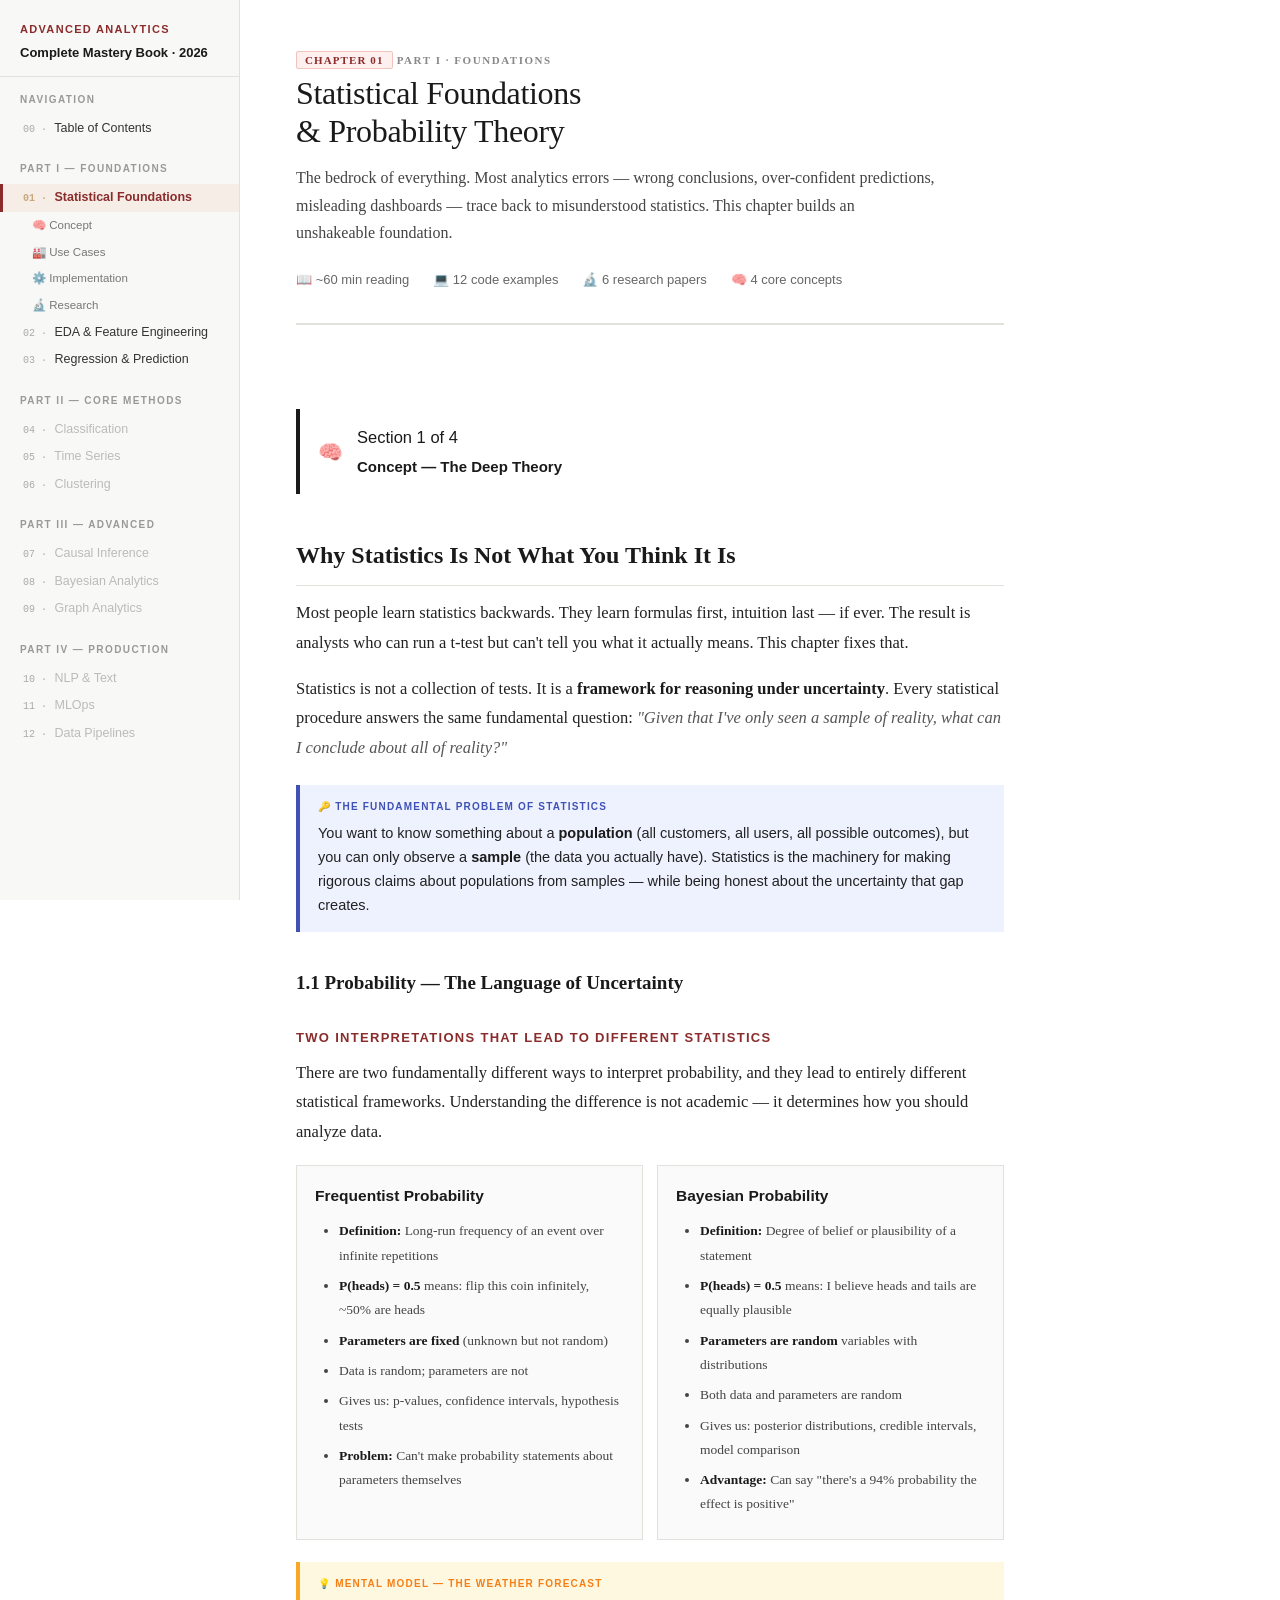
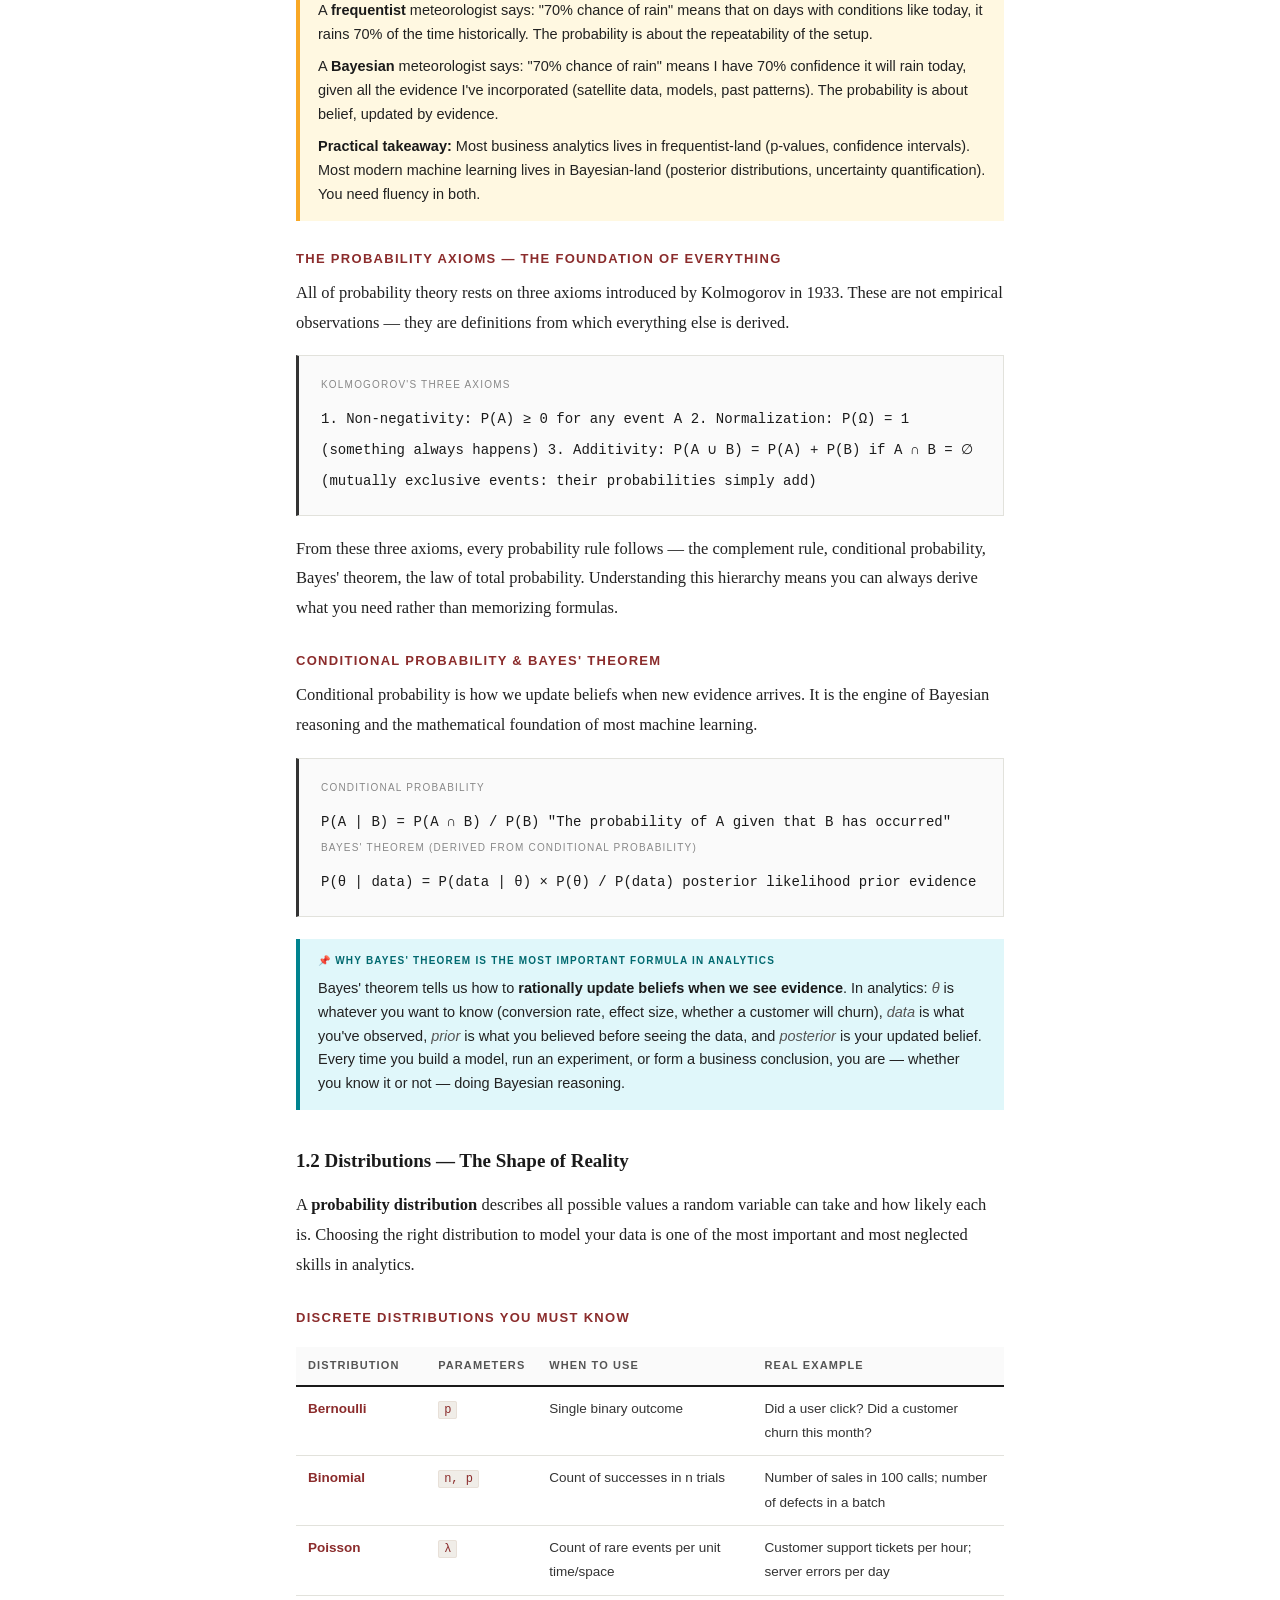
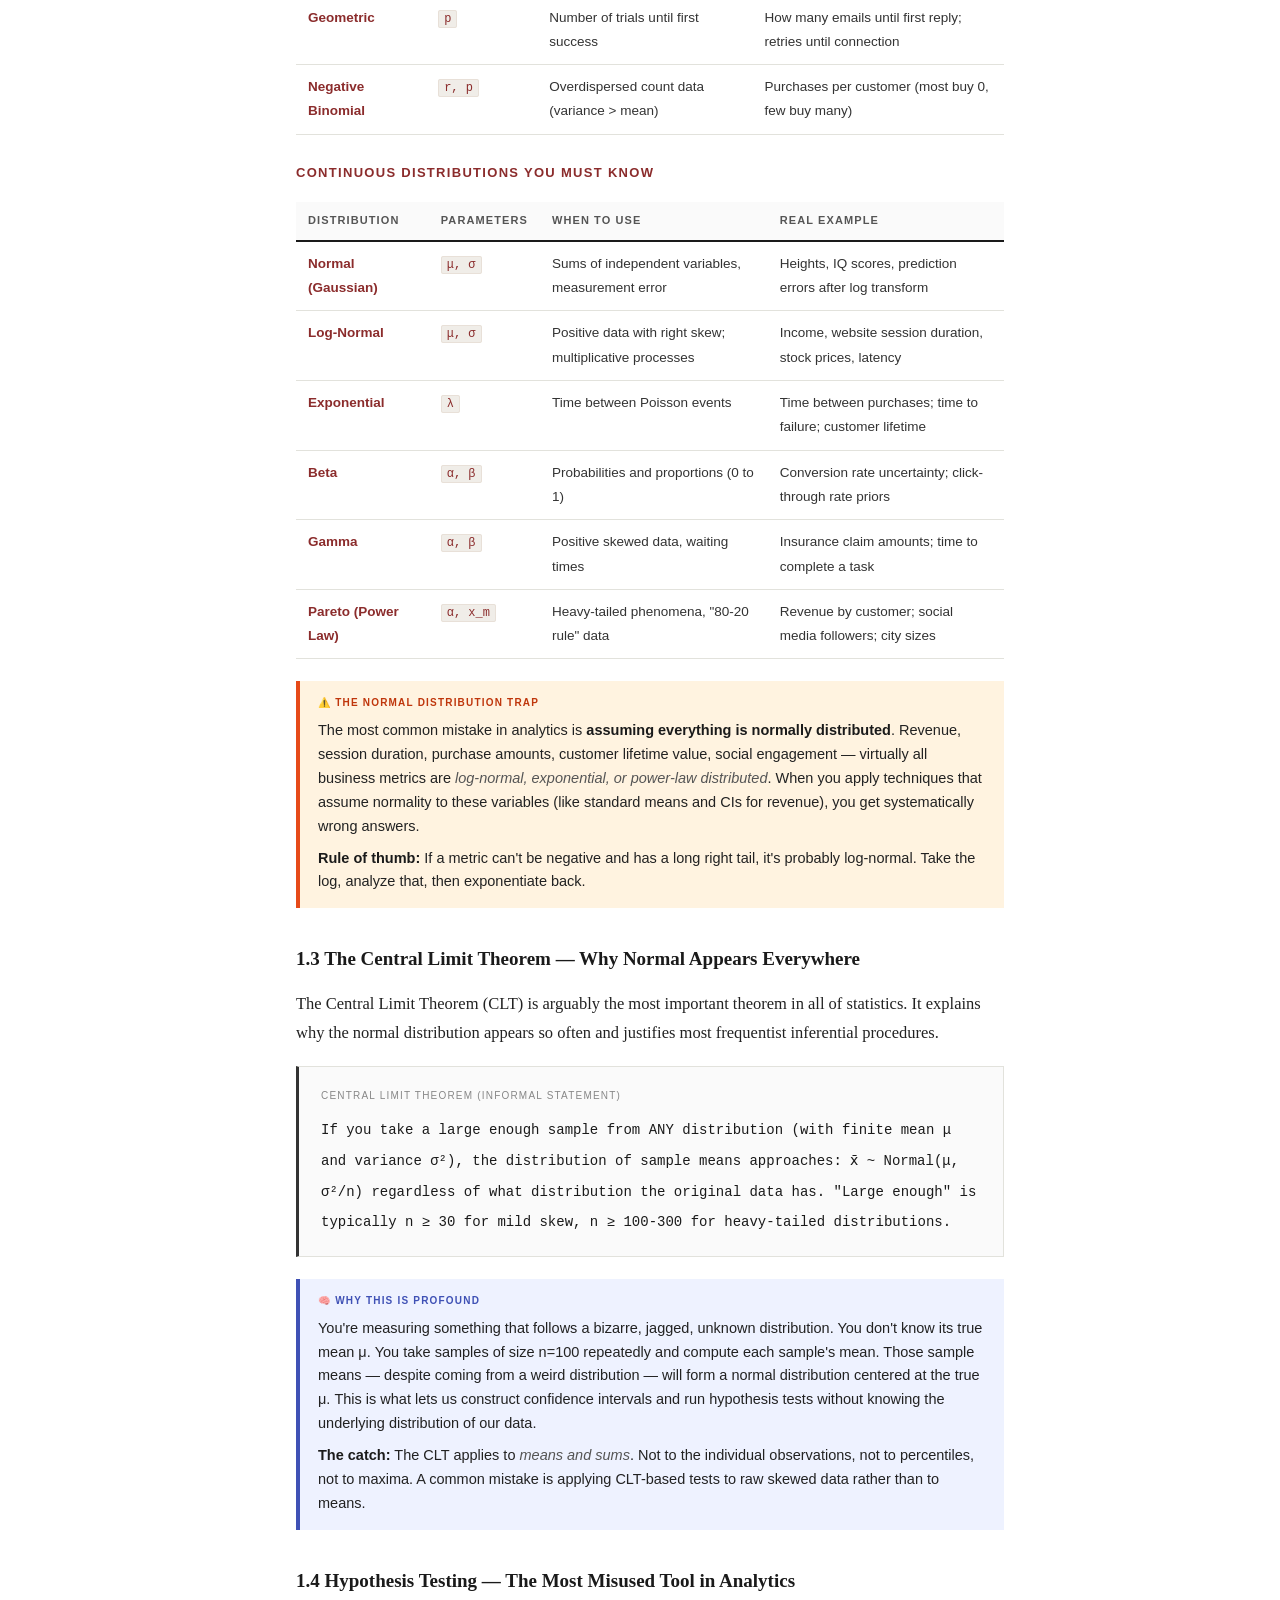
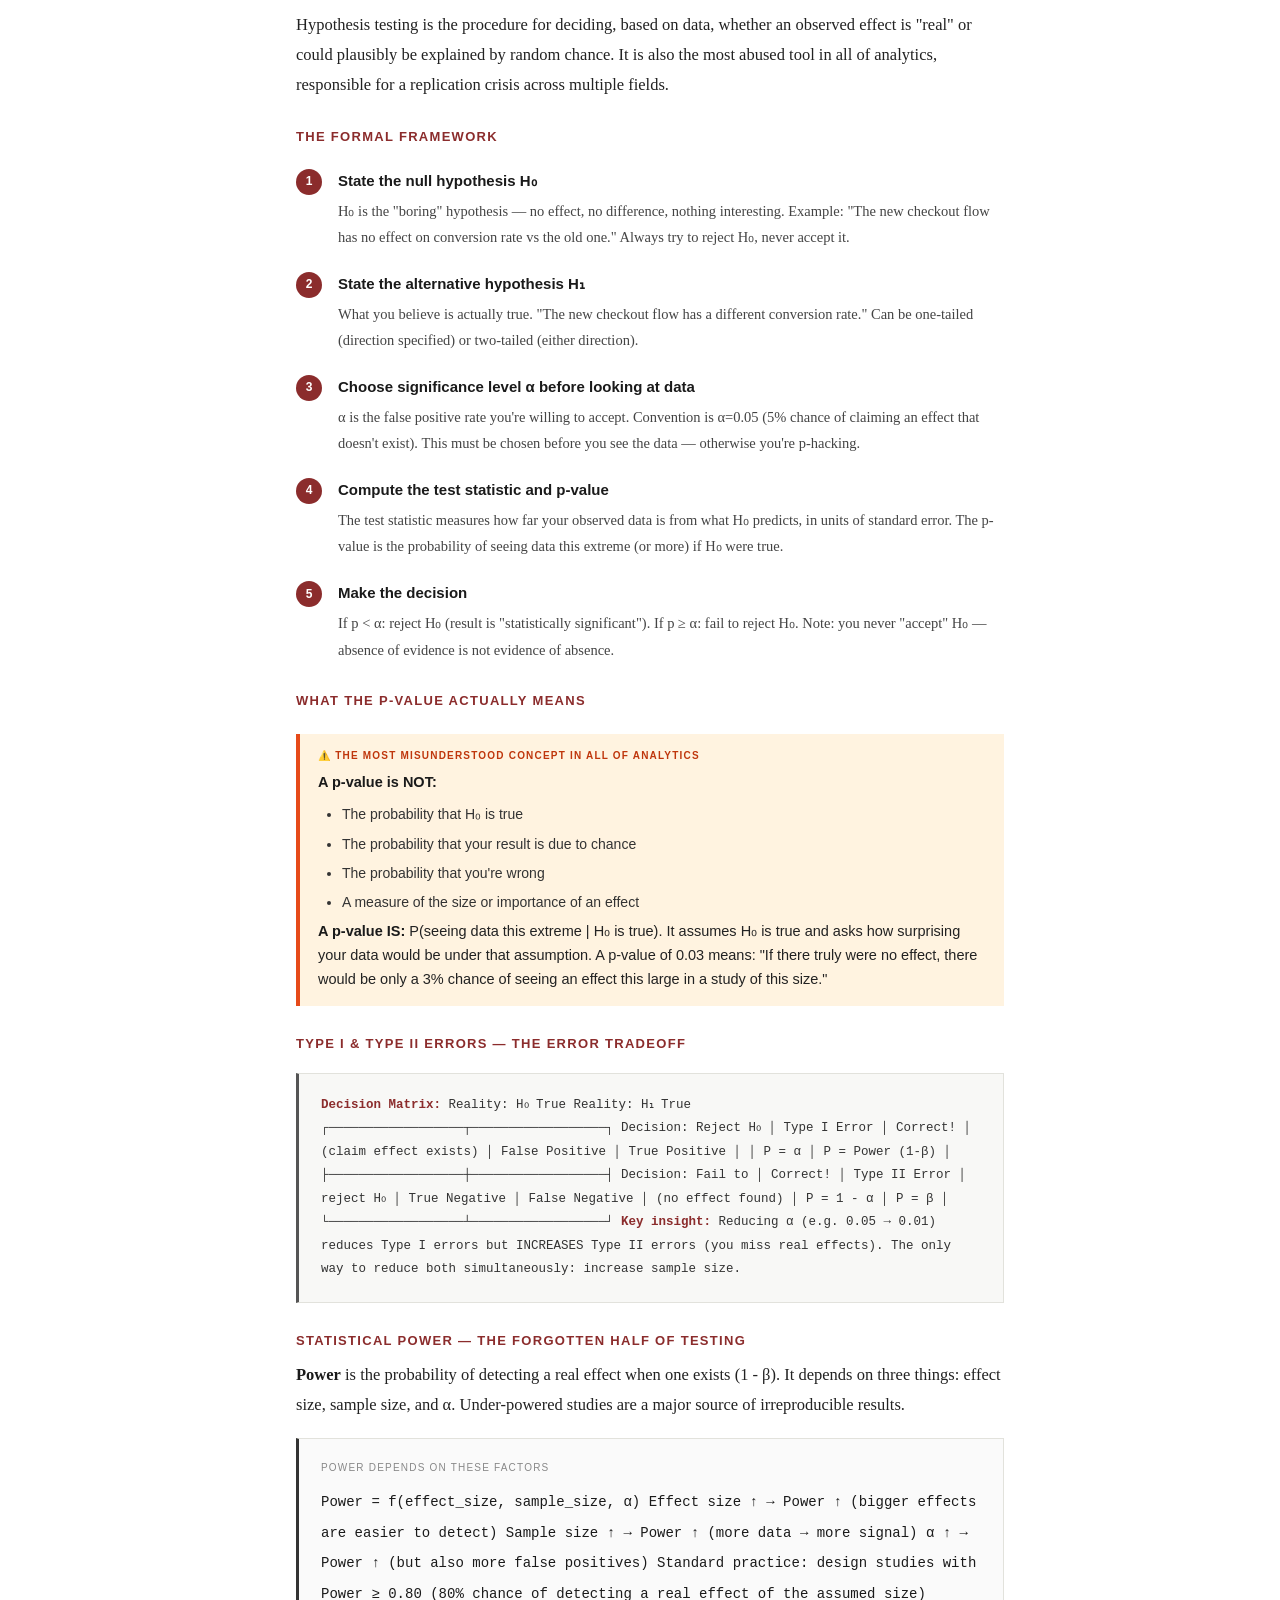
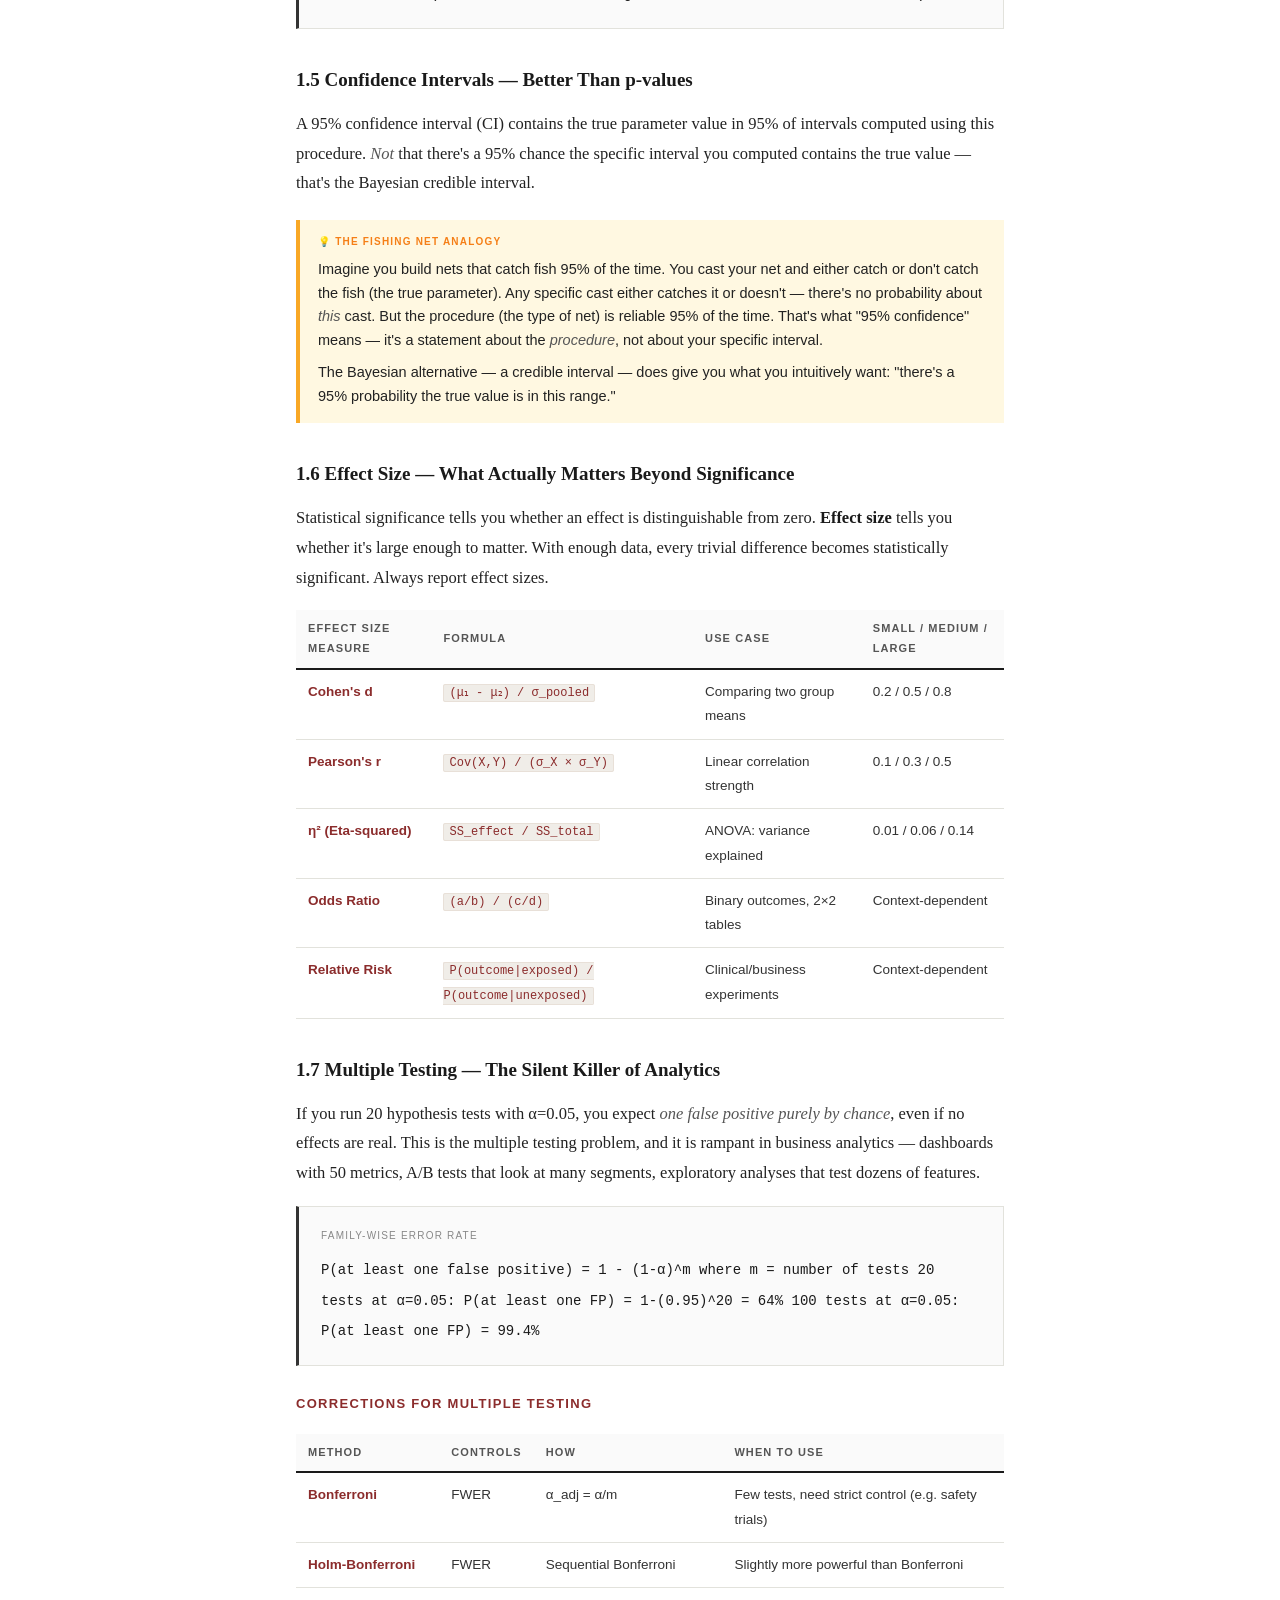
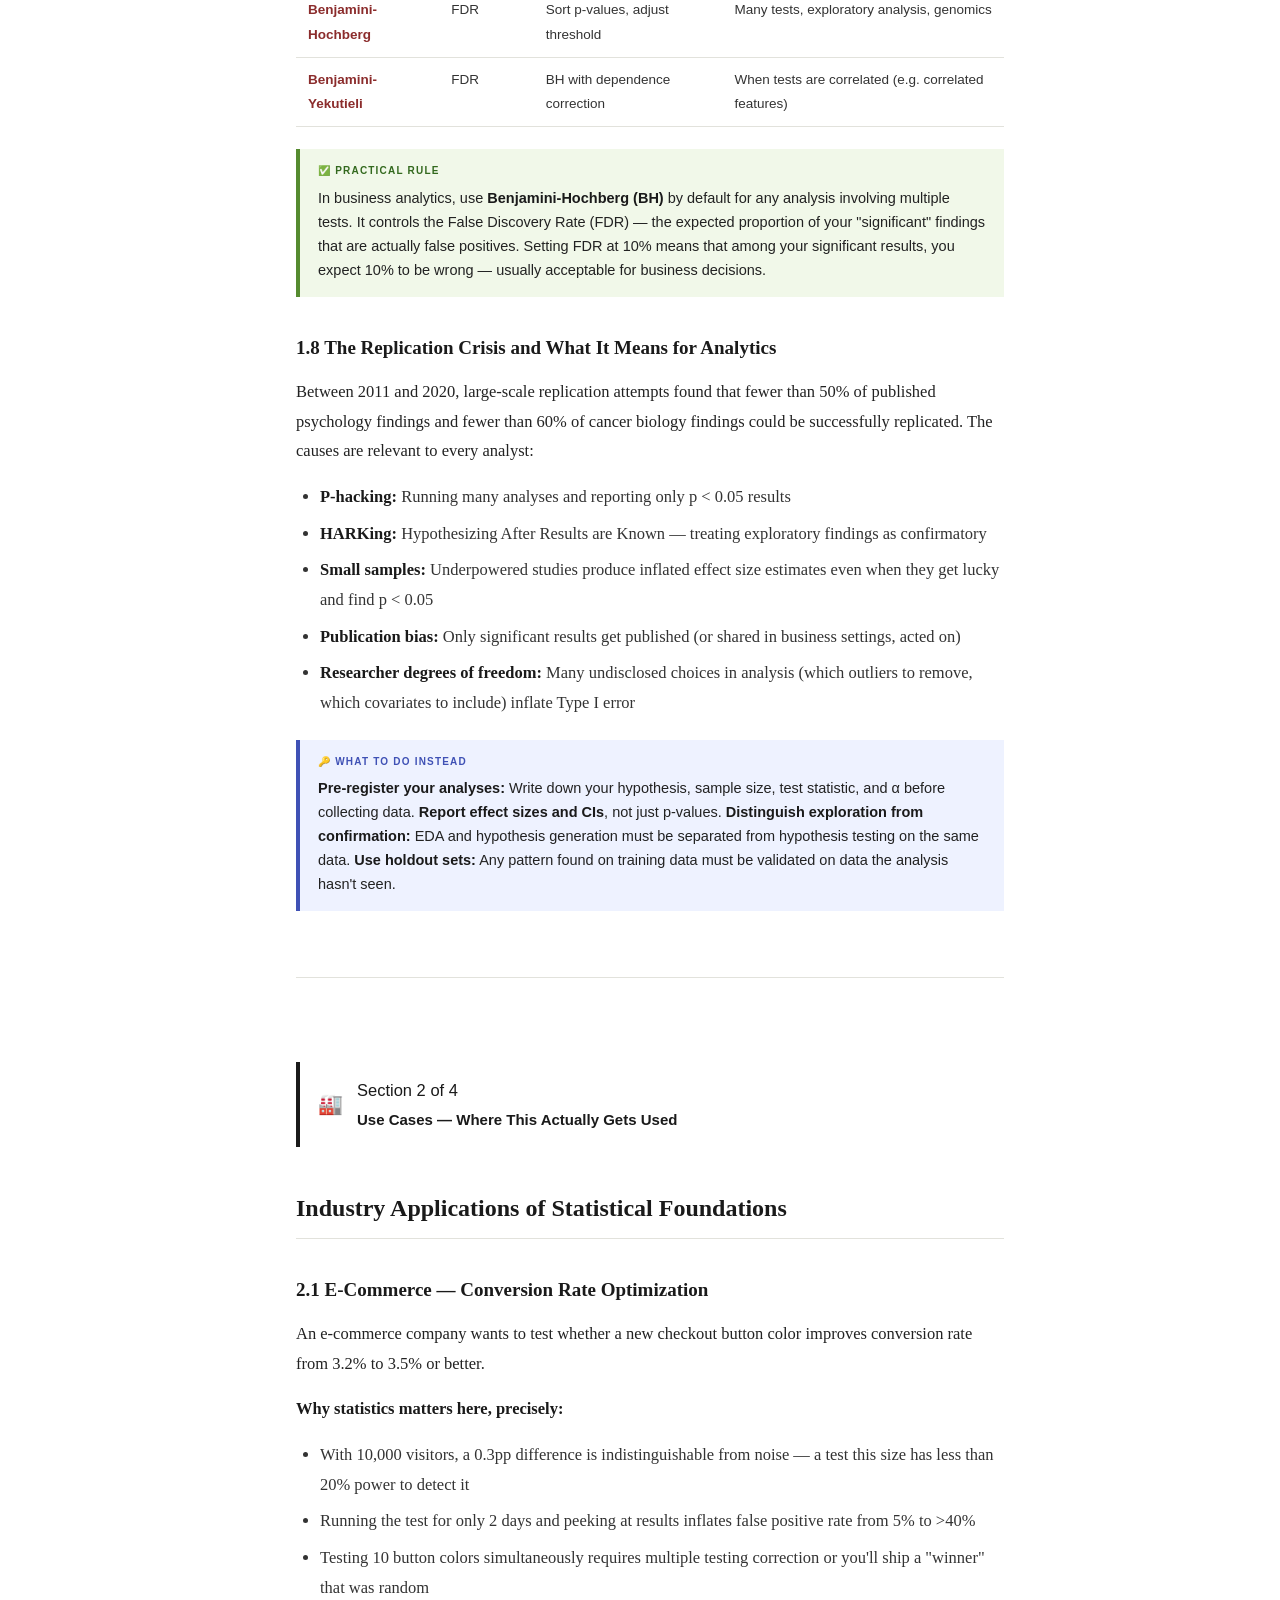
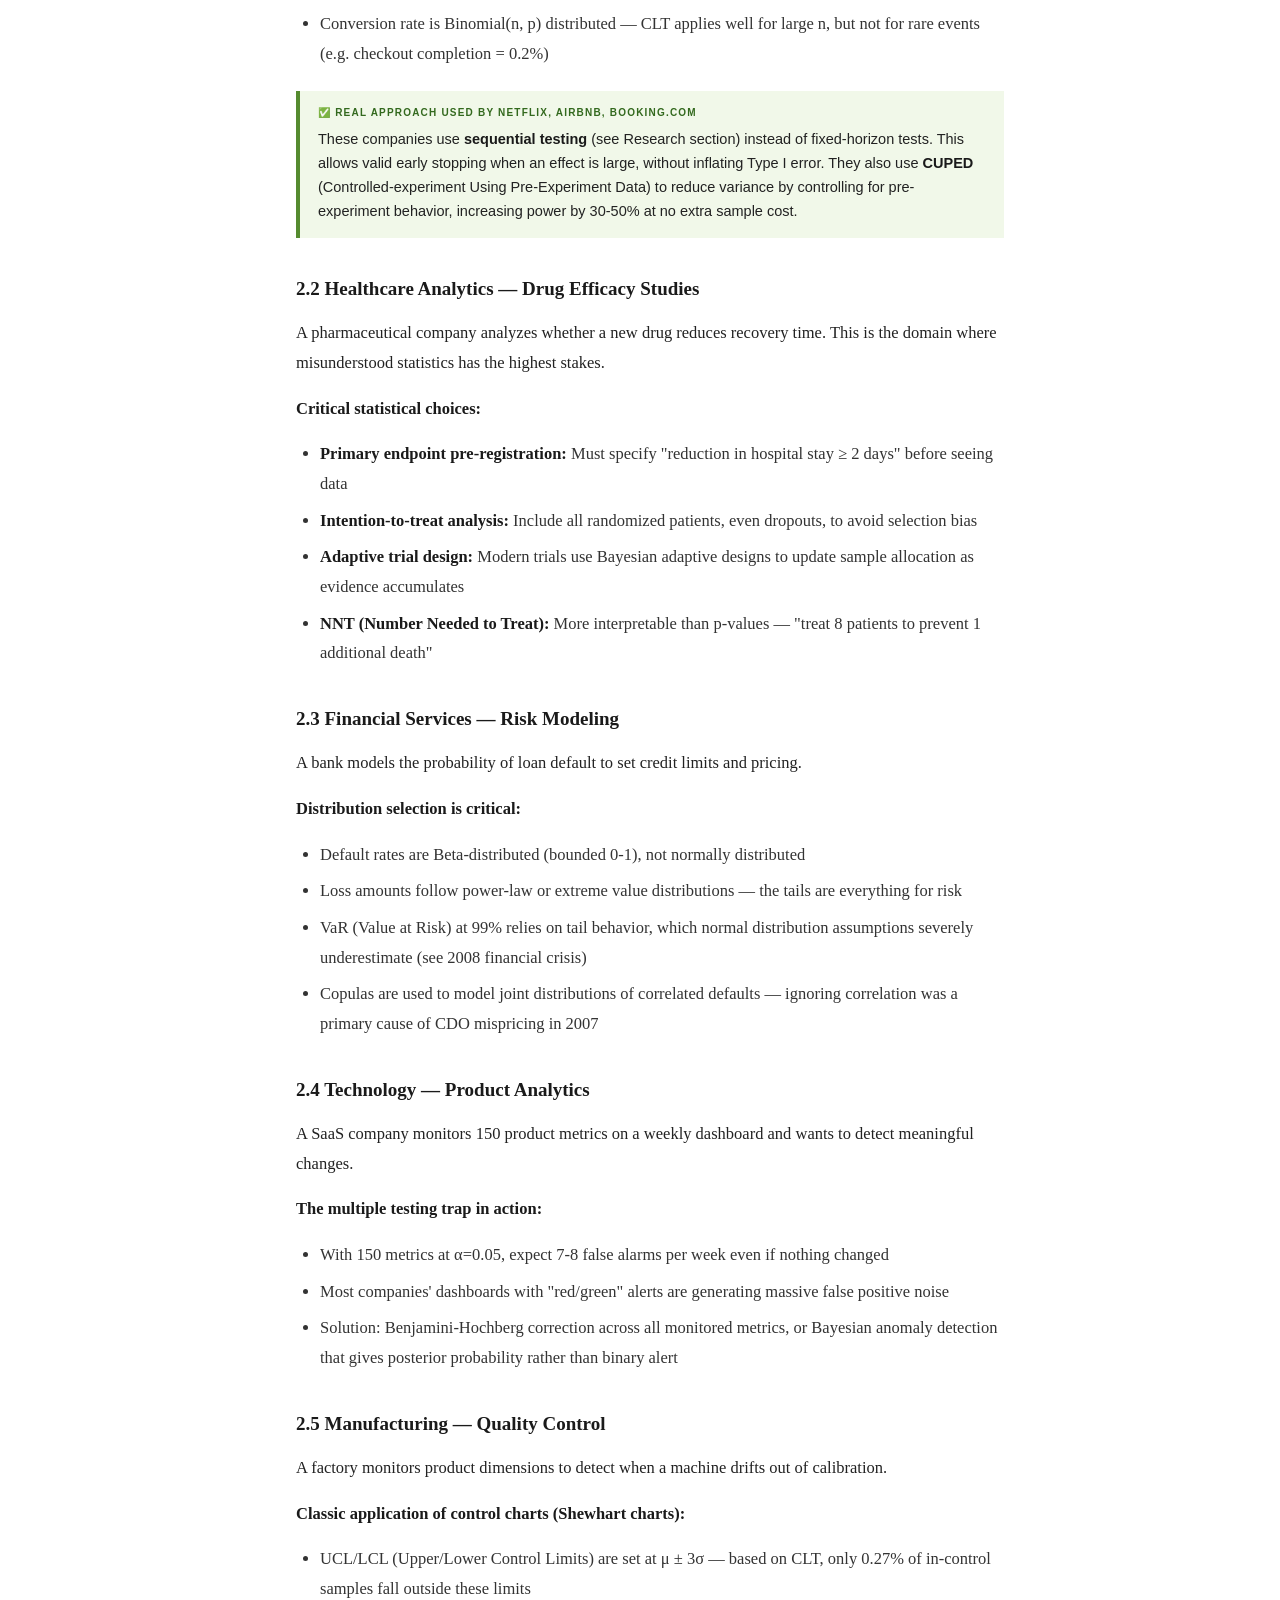
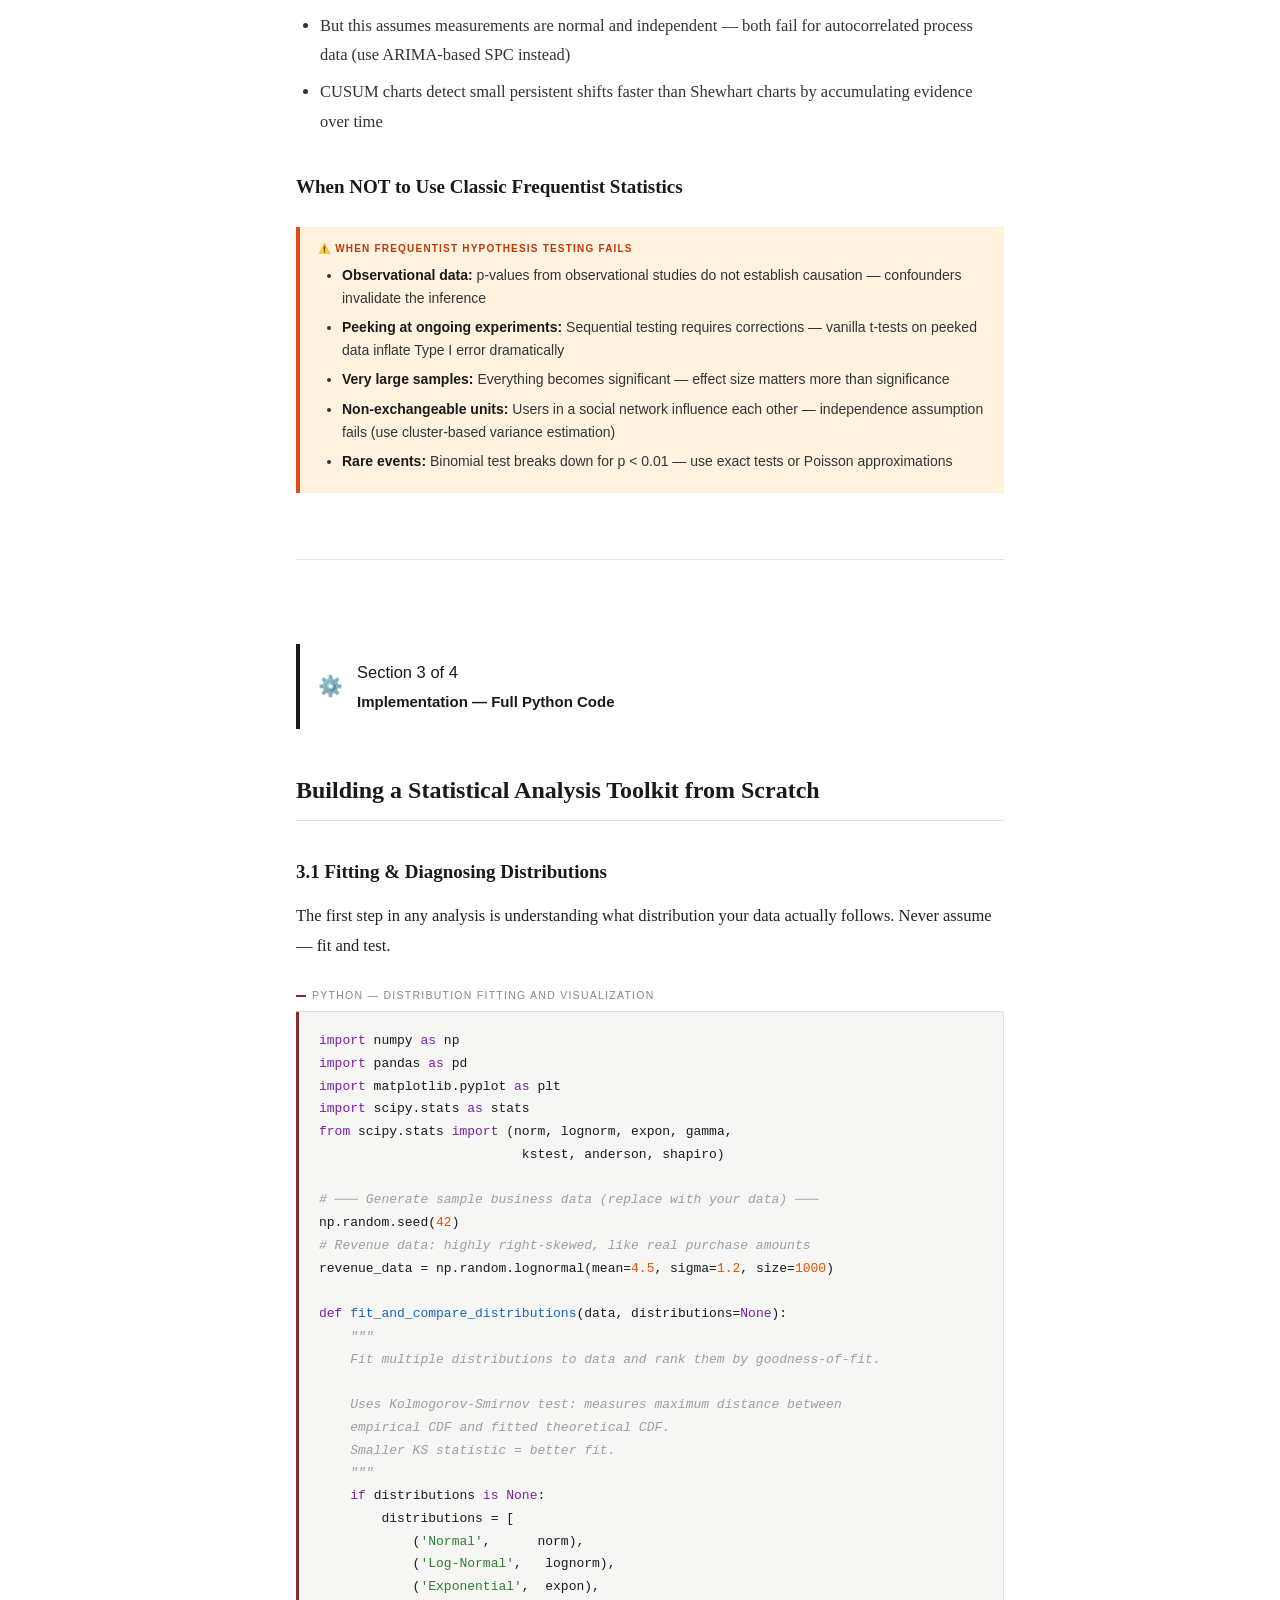
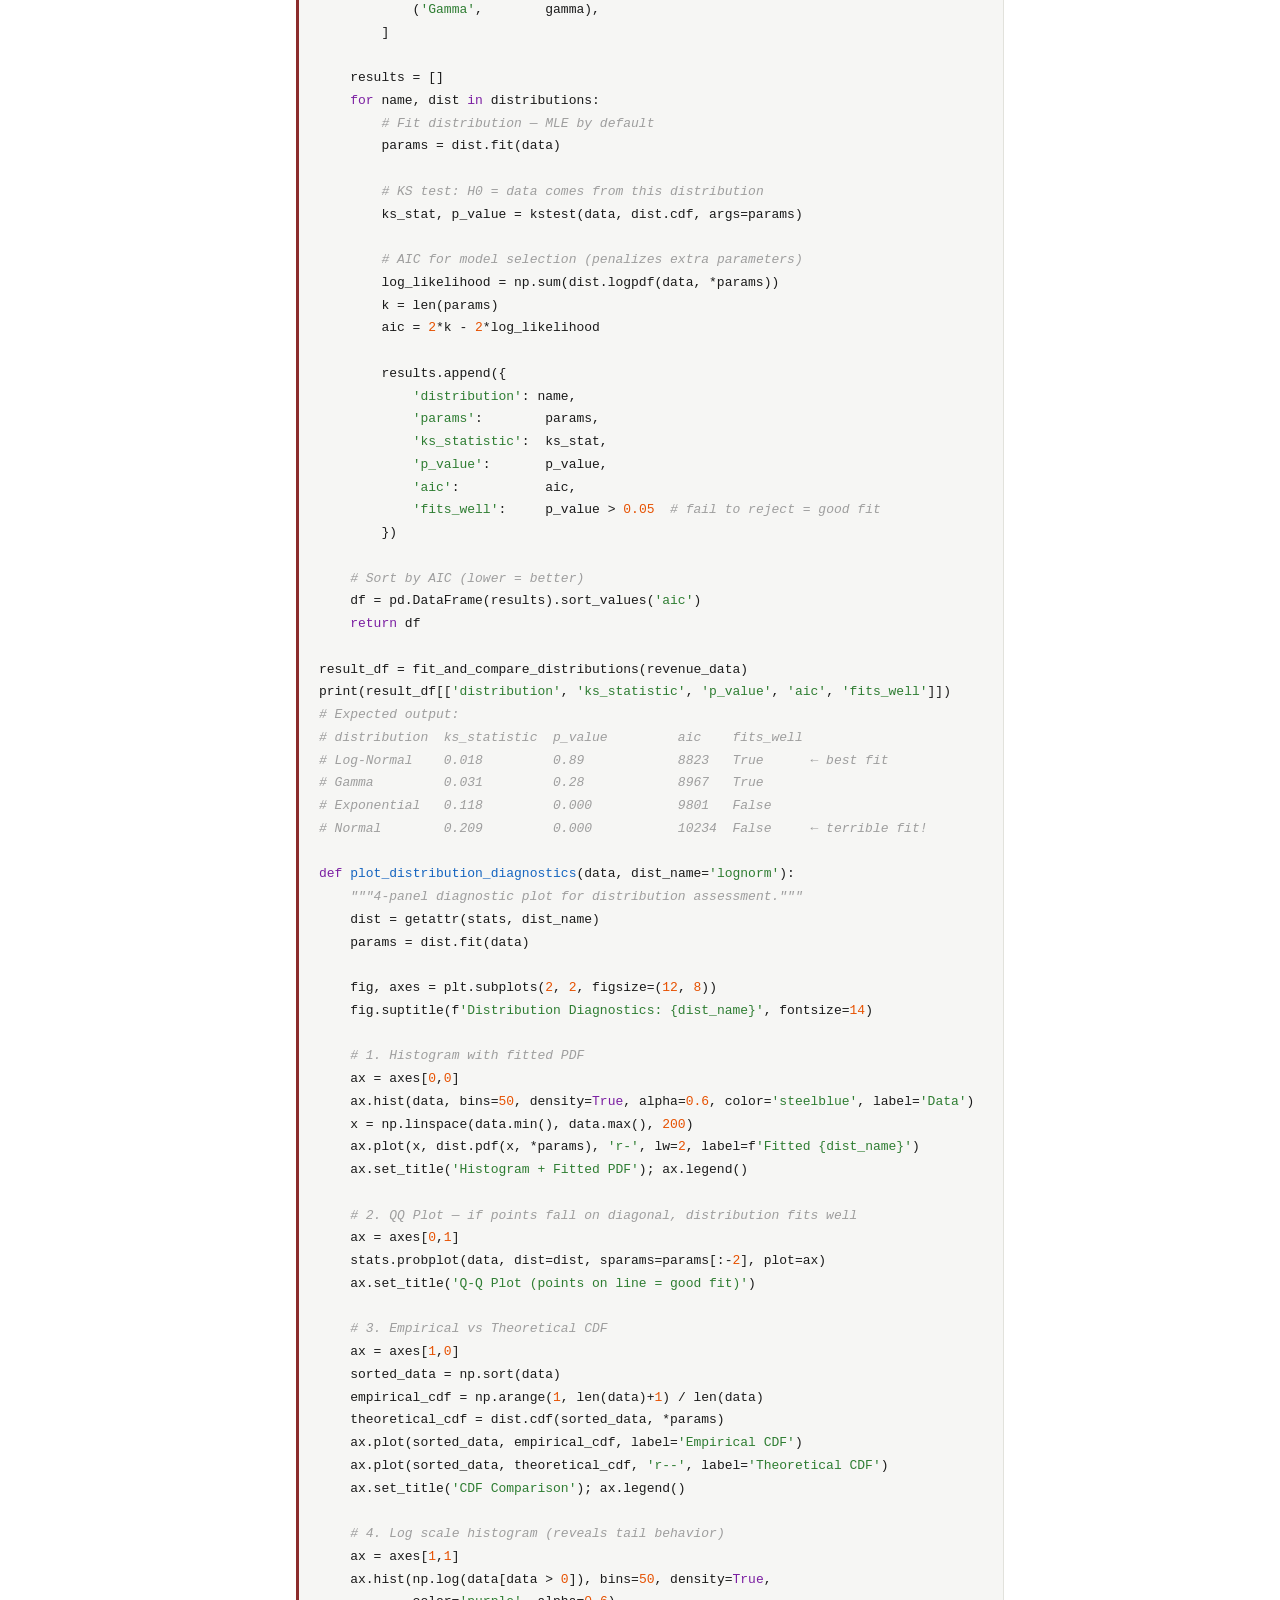
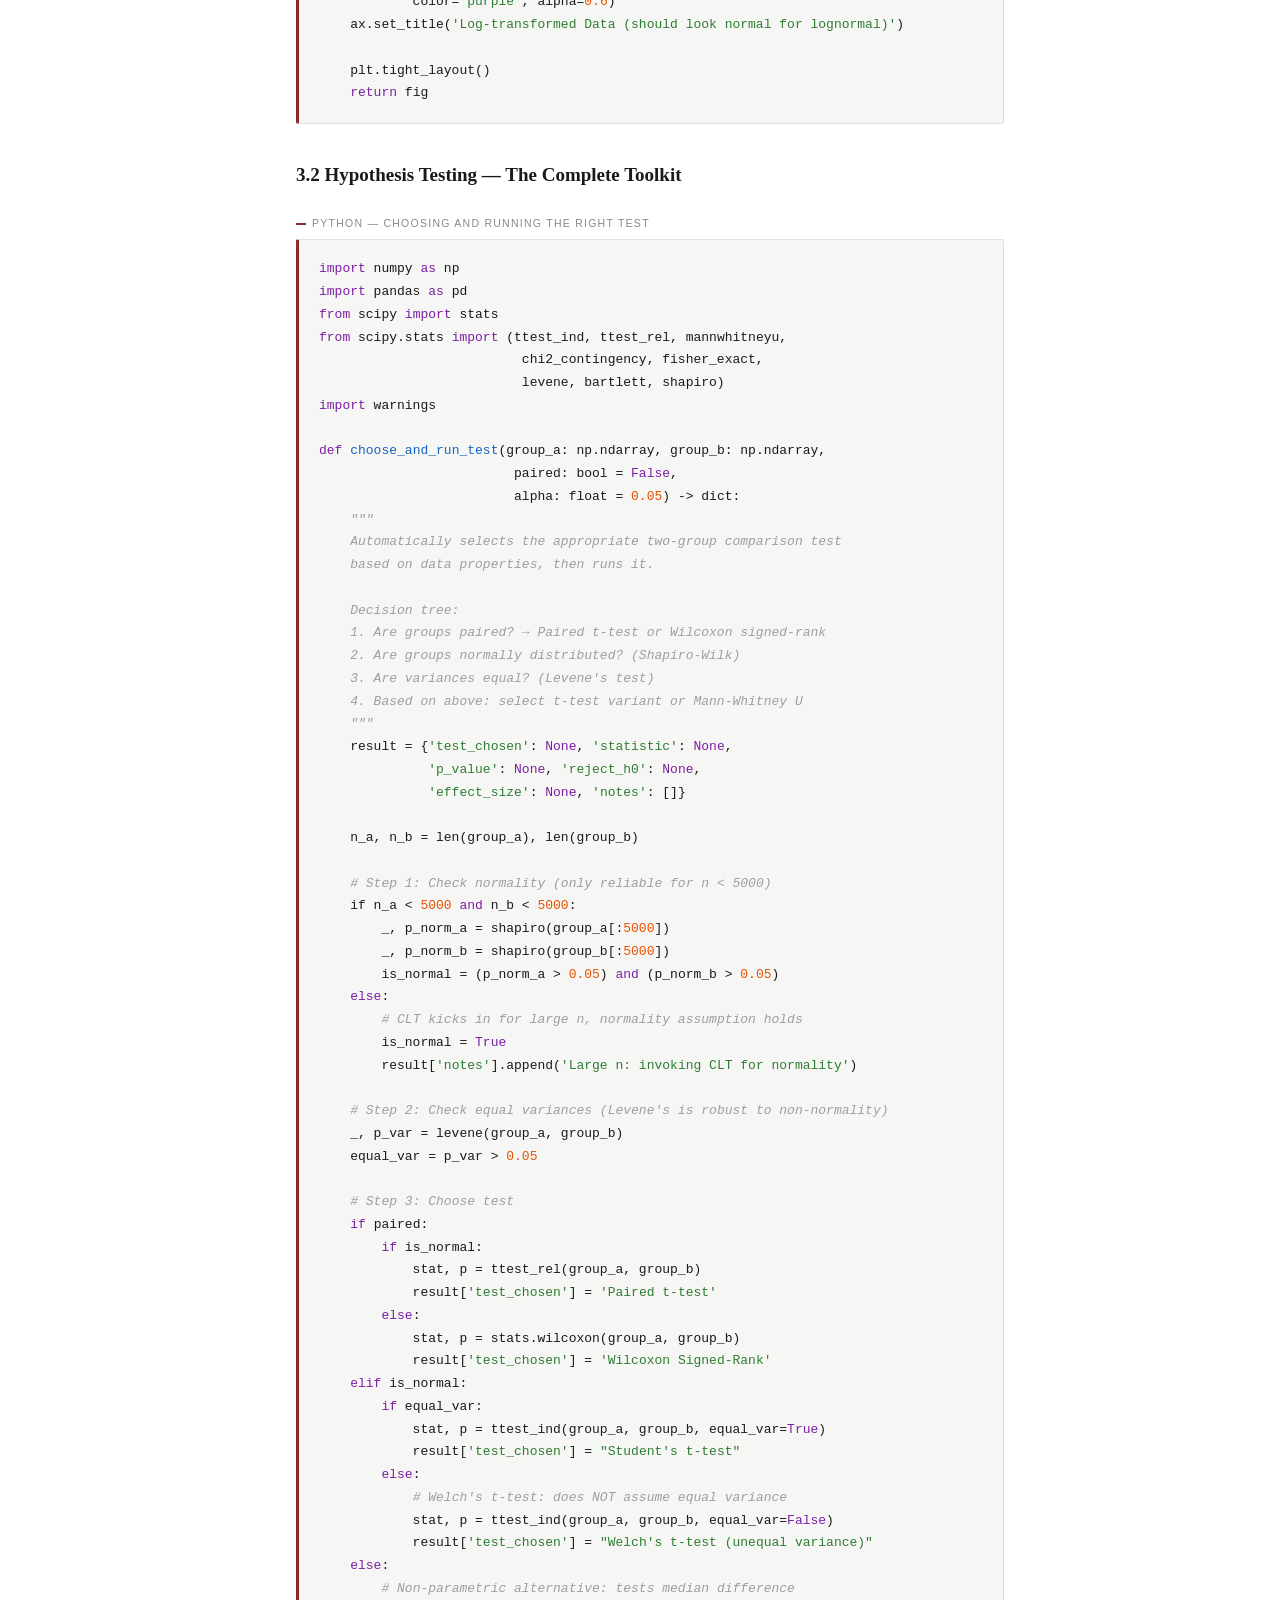
==== commit 5195725f: "Add files via upload" ====
--- a/ch01.html
+++ b/ch01.html
@@ -208,7 +208,7 @@
     <a class="nav-sub" href="#implementation">⚙️ Implementation</a>
     <a class="nav-sub" href="#research">🔬 Research</a>
     <a class="nav-link" href="ch02.html"><span class="ch">02 ·</span> EDA &amp; Feature Engineering</a>
-    <a class="nav-link locked"><span class="ch">03 ·</span> Regression &amp; Prediction</a>
+    <a class="nav-link" href="ch03.html"><span class="ch">03 ·</span> Regression &amp; Prediction</a>
   </div>
   <div class="nav-group">
     <div class="nav-group-label">Part II — Core Methods</div>
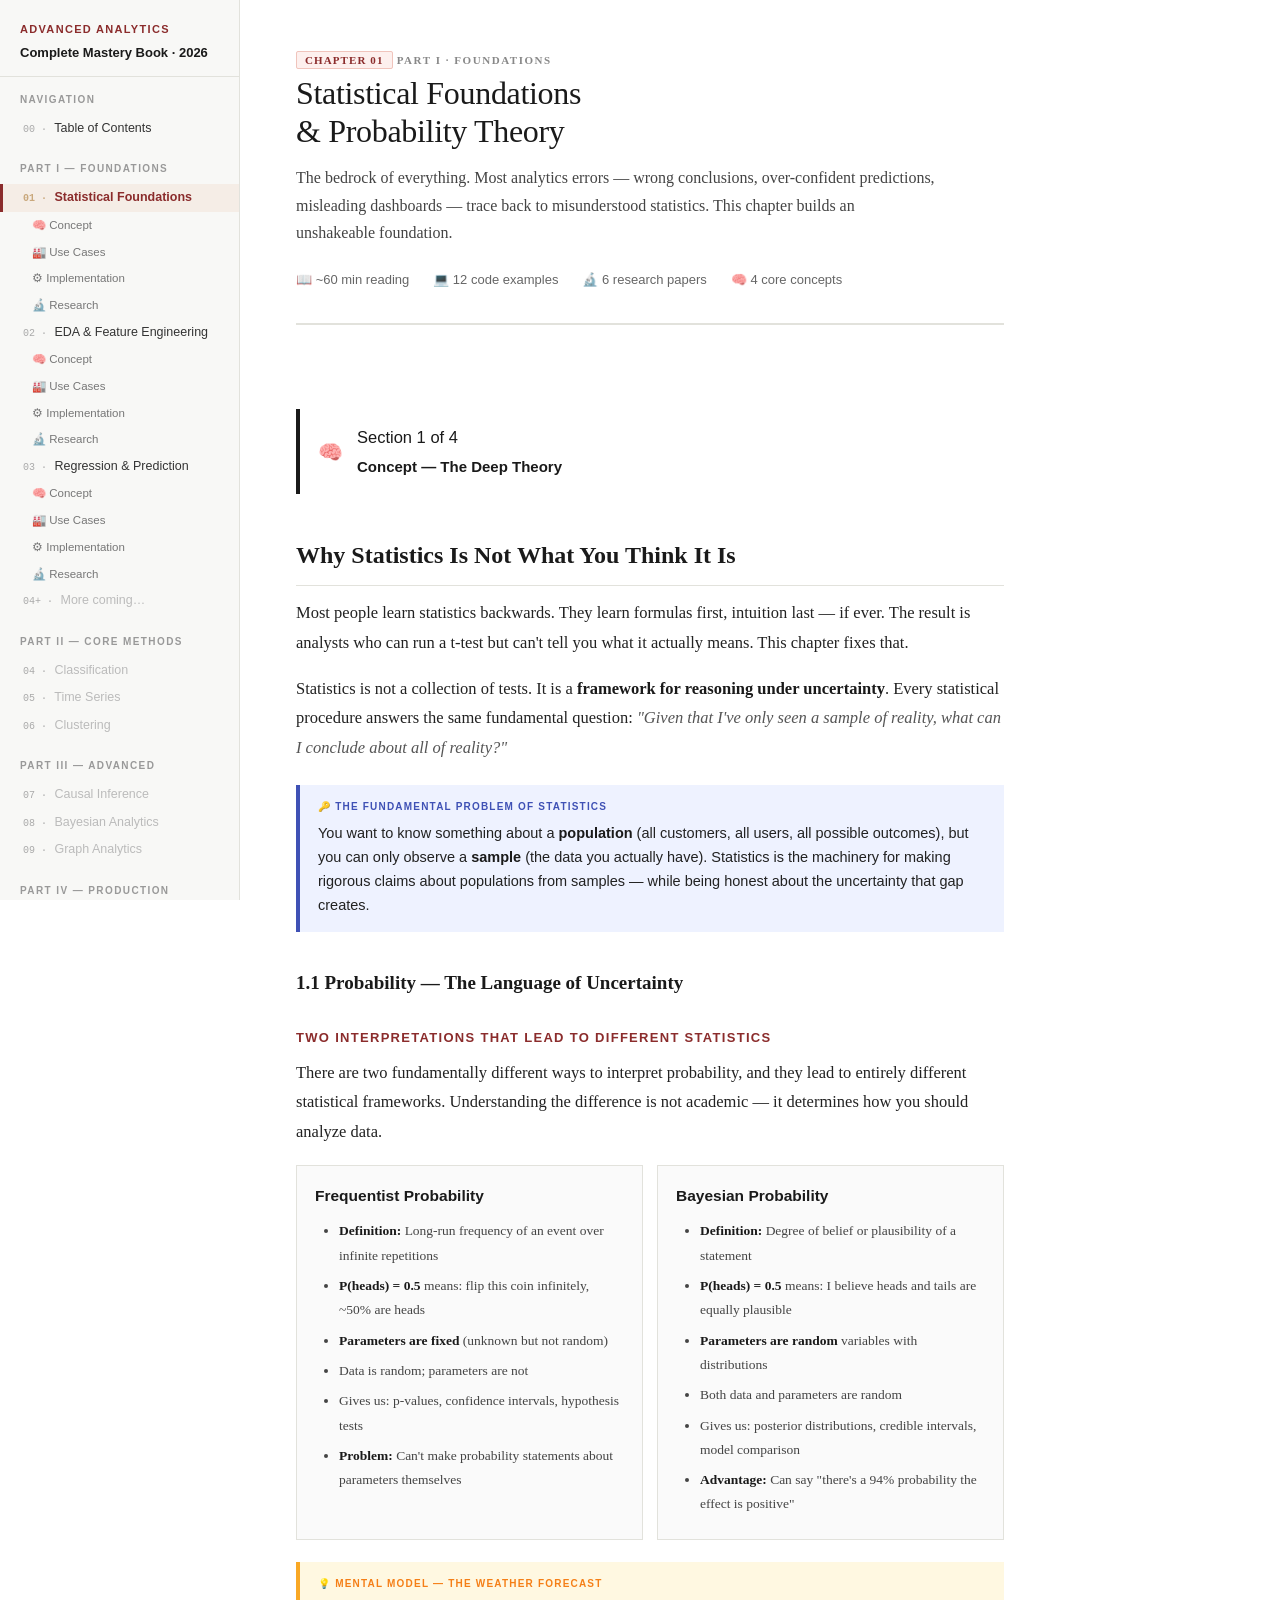
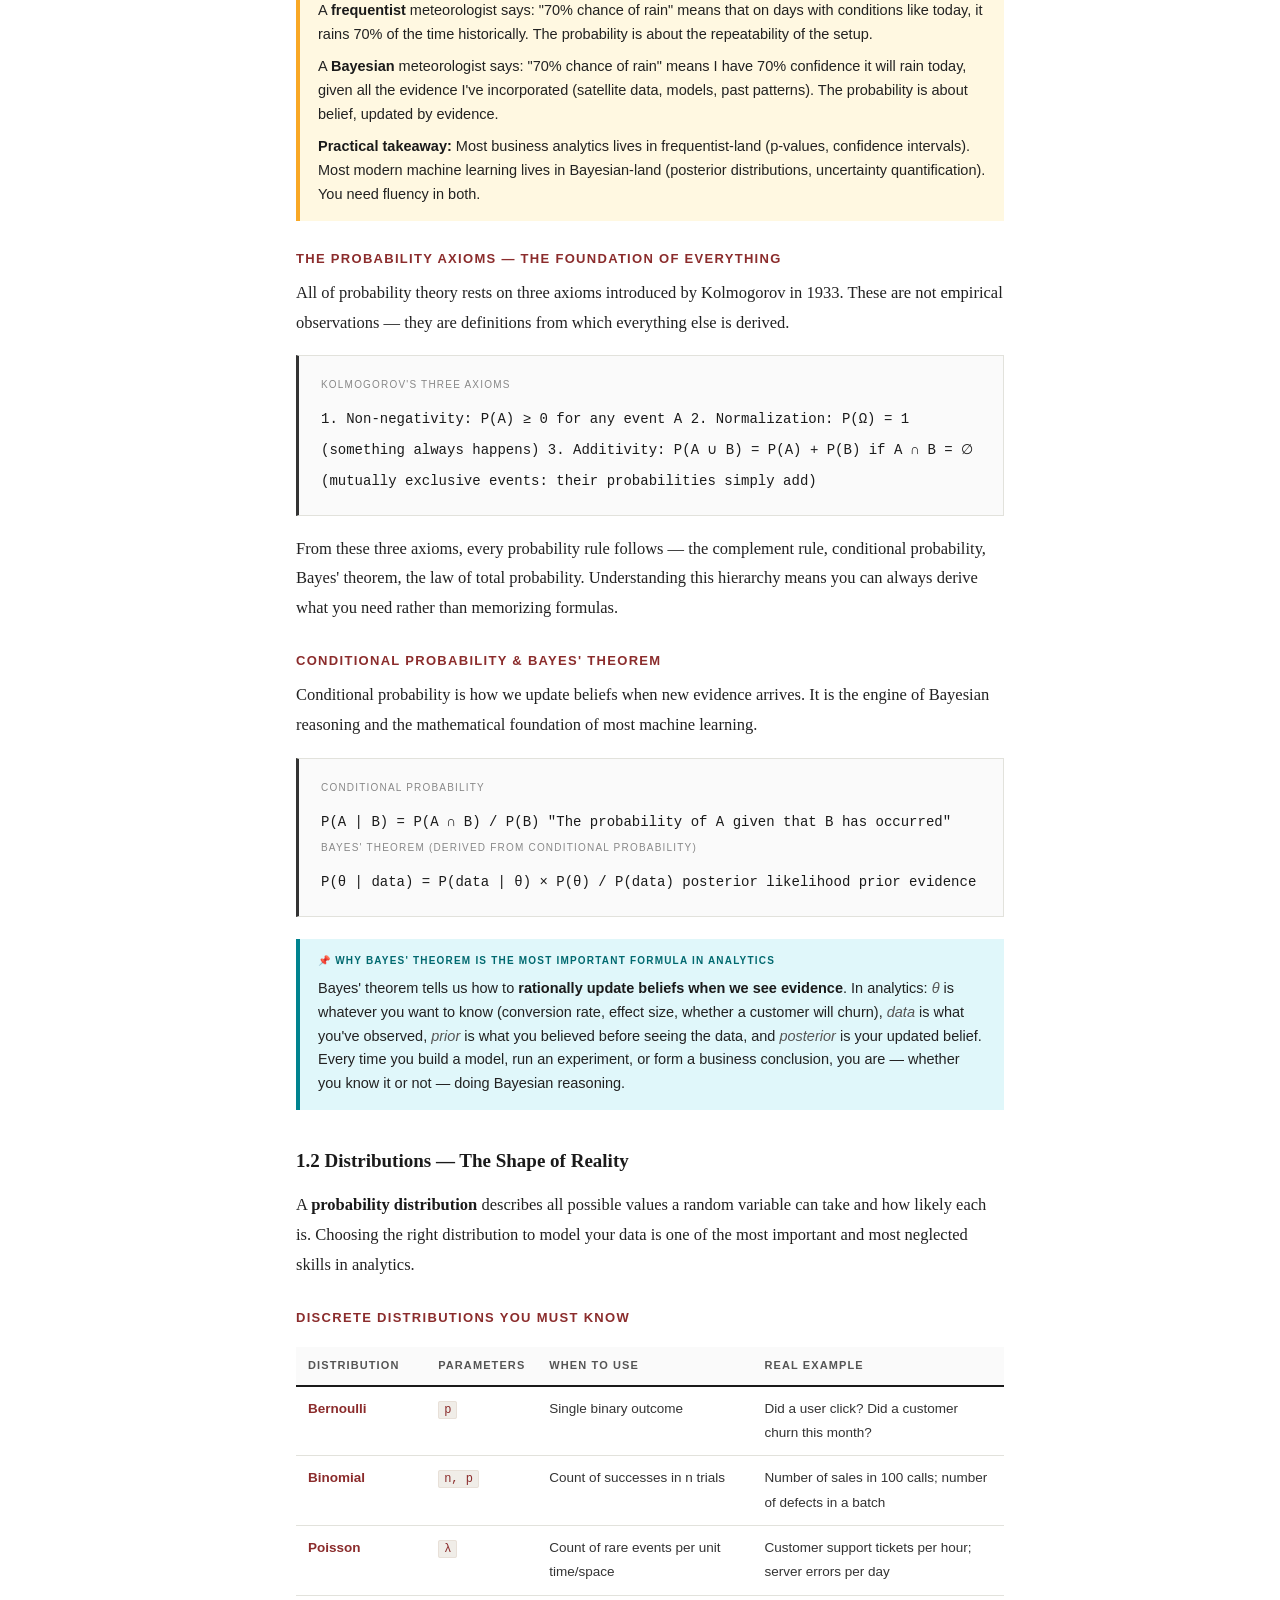
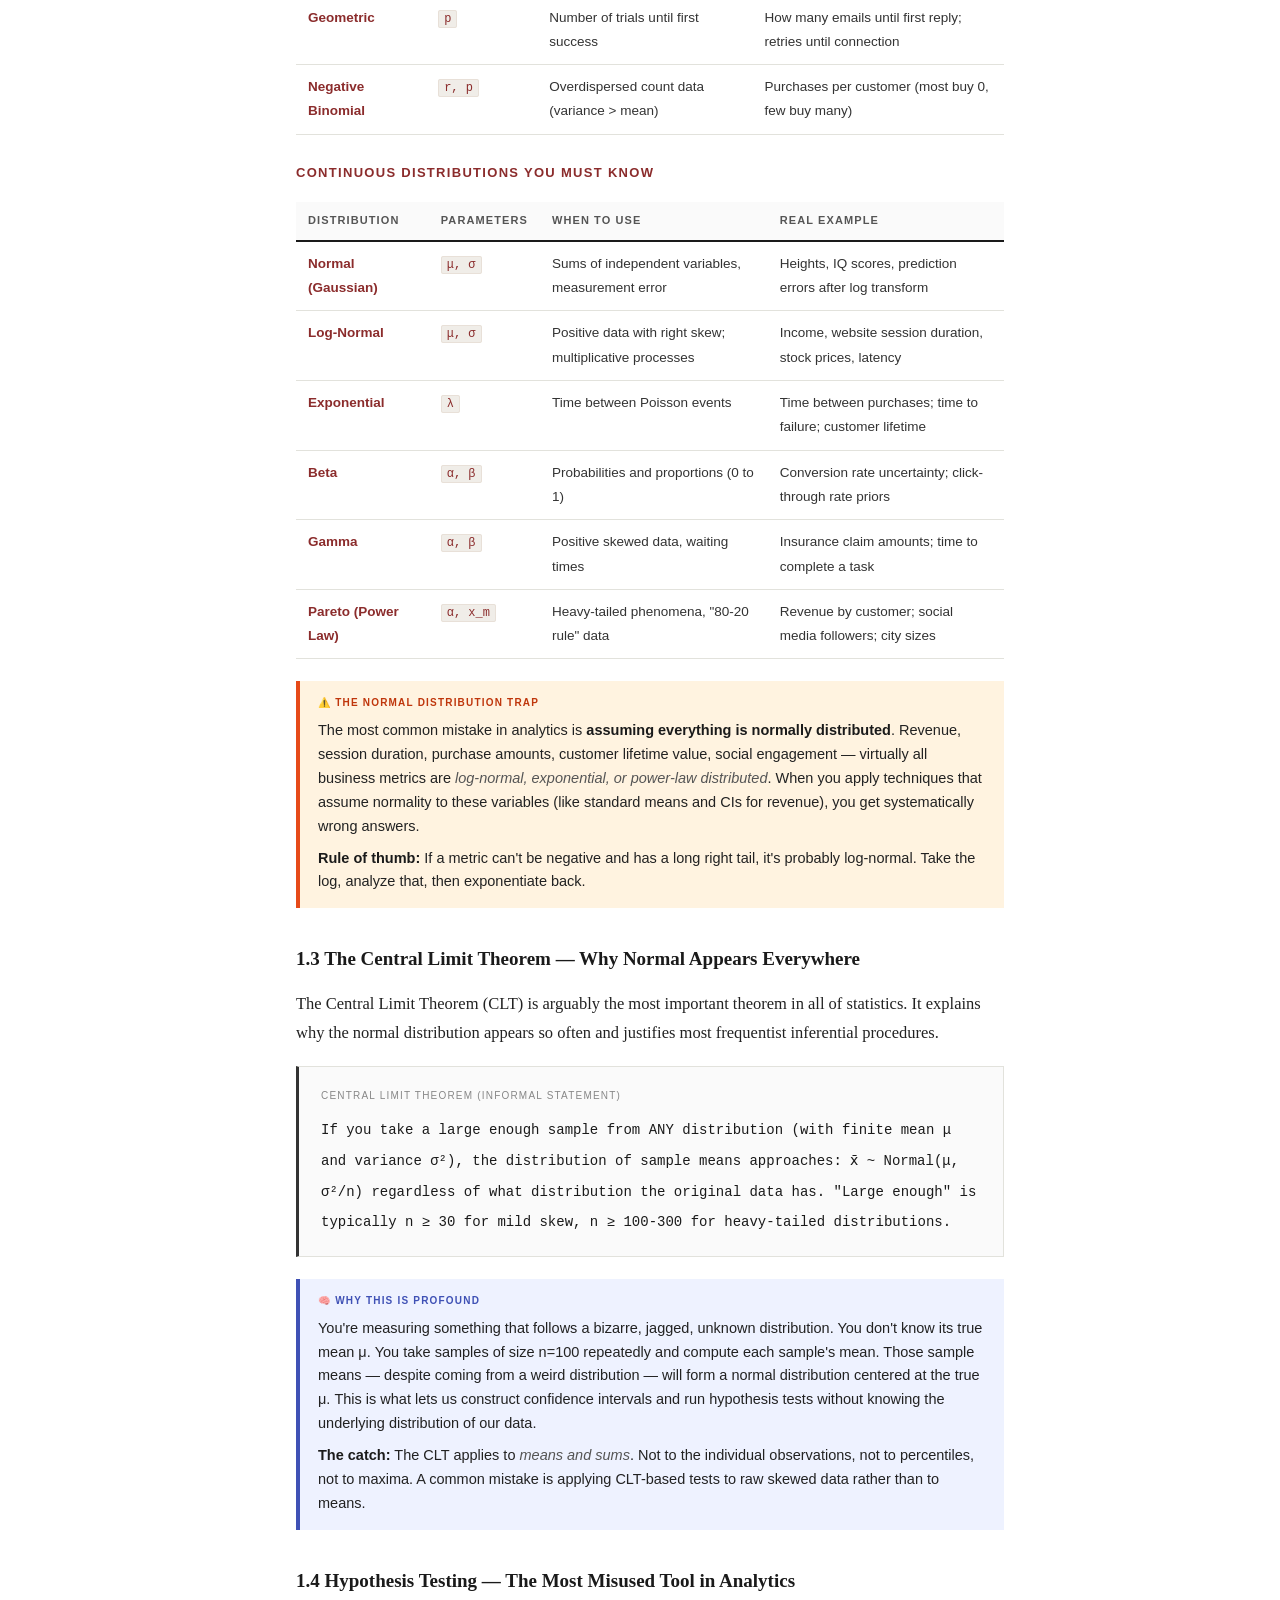
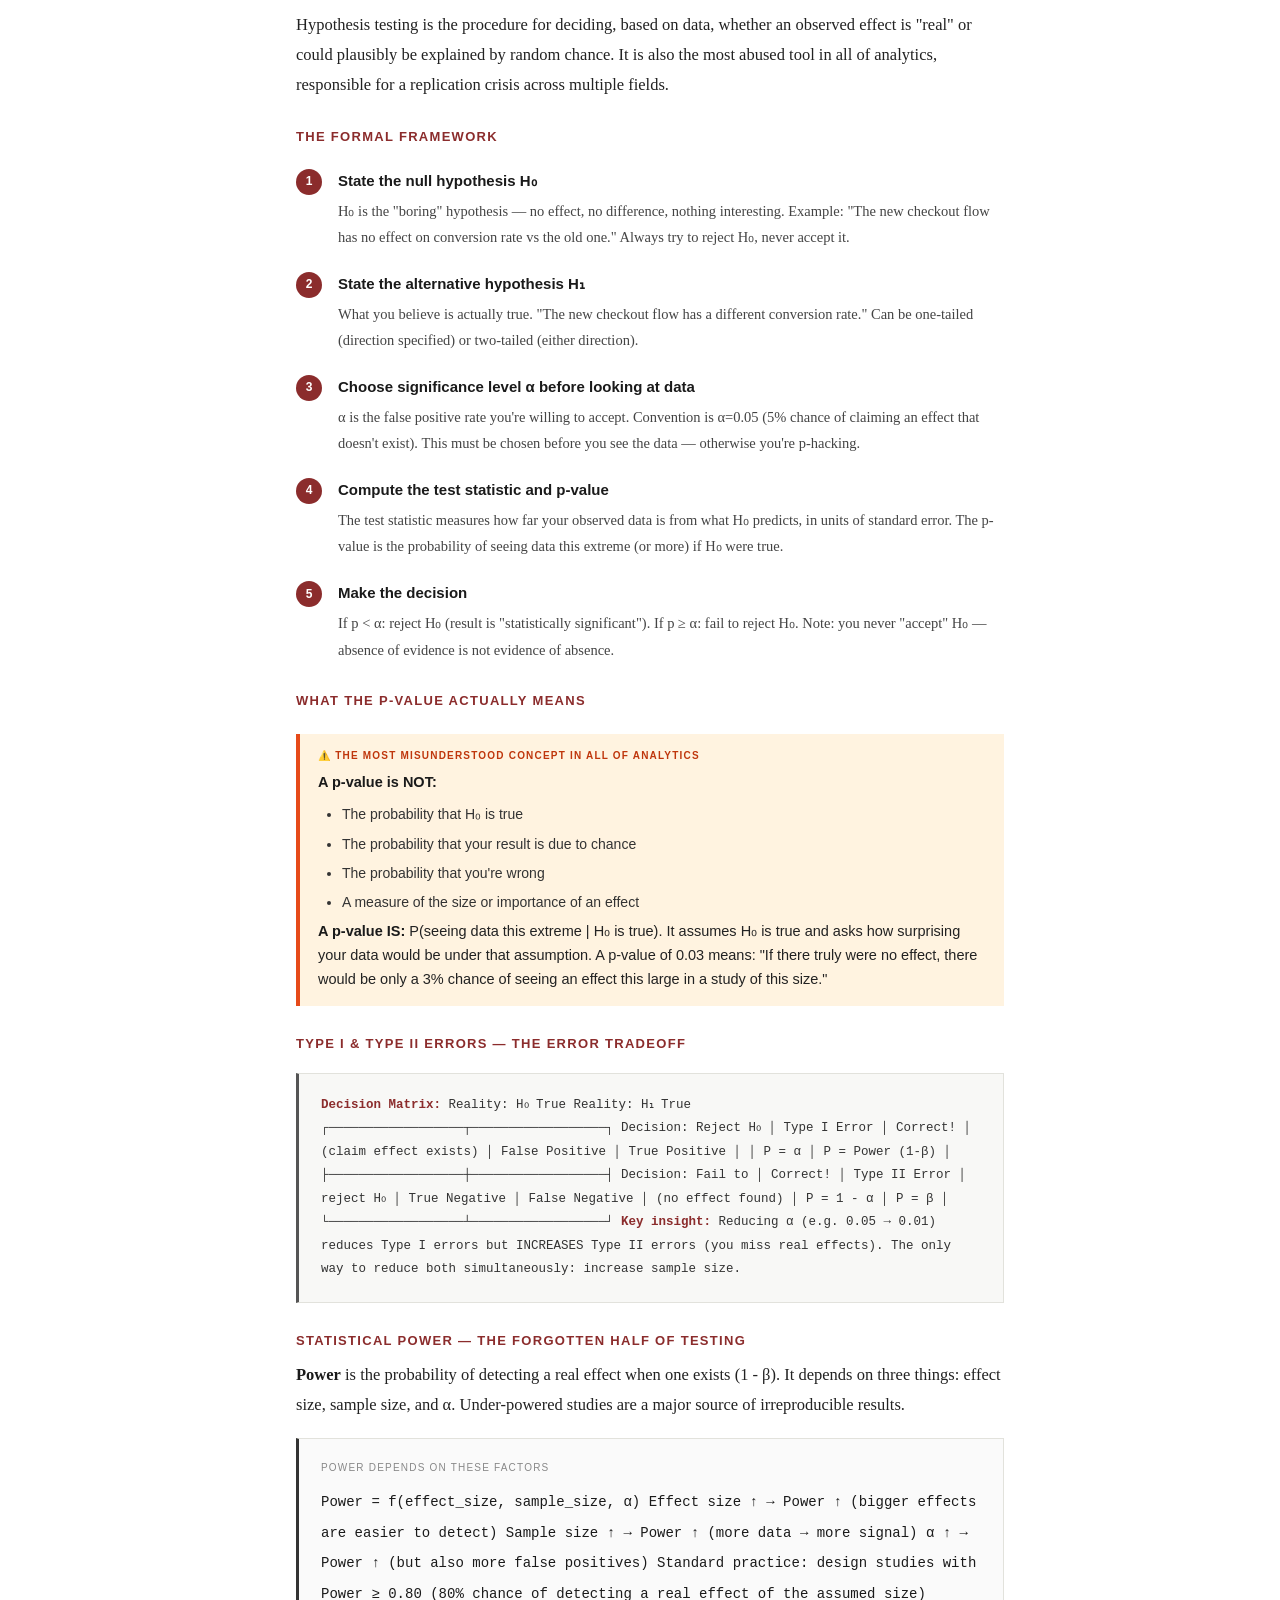
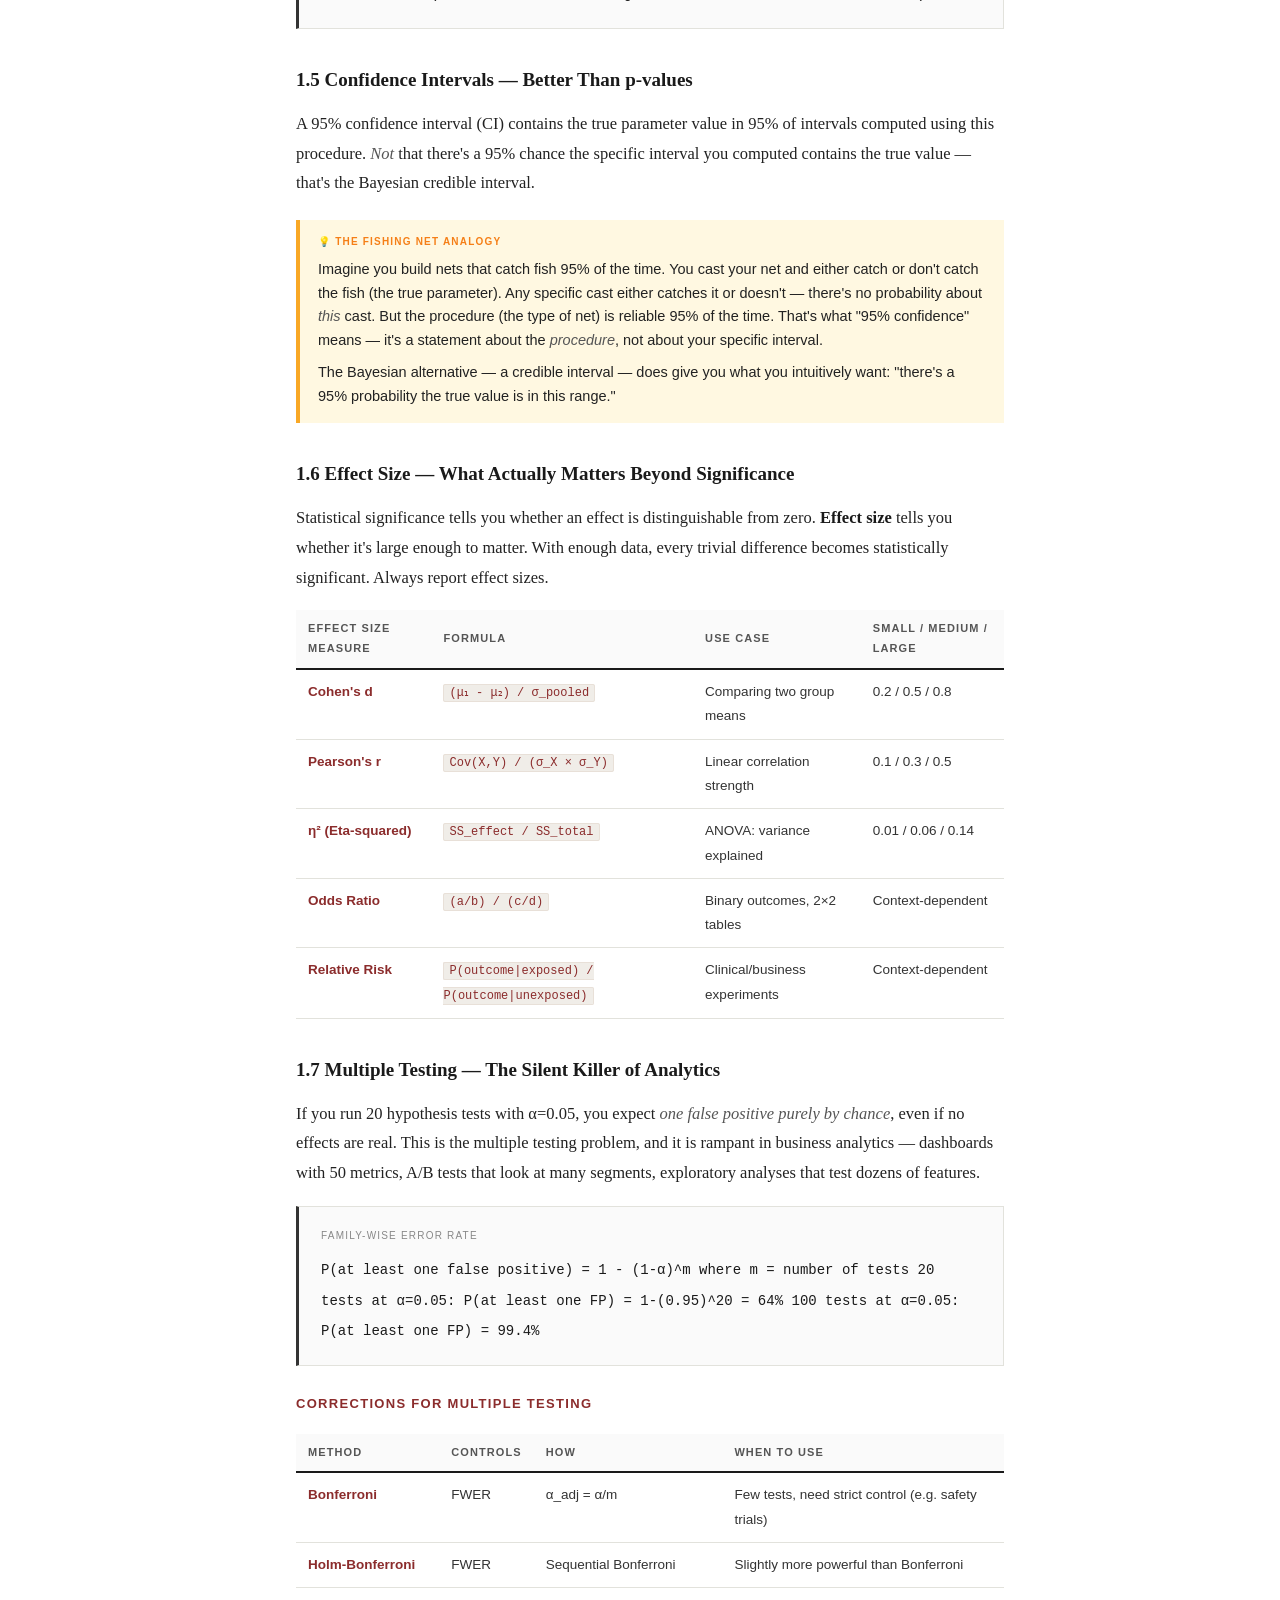
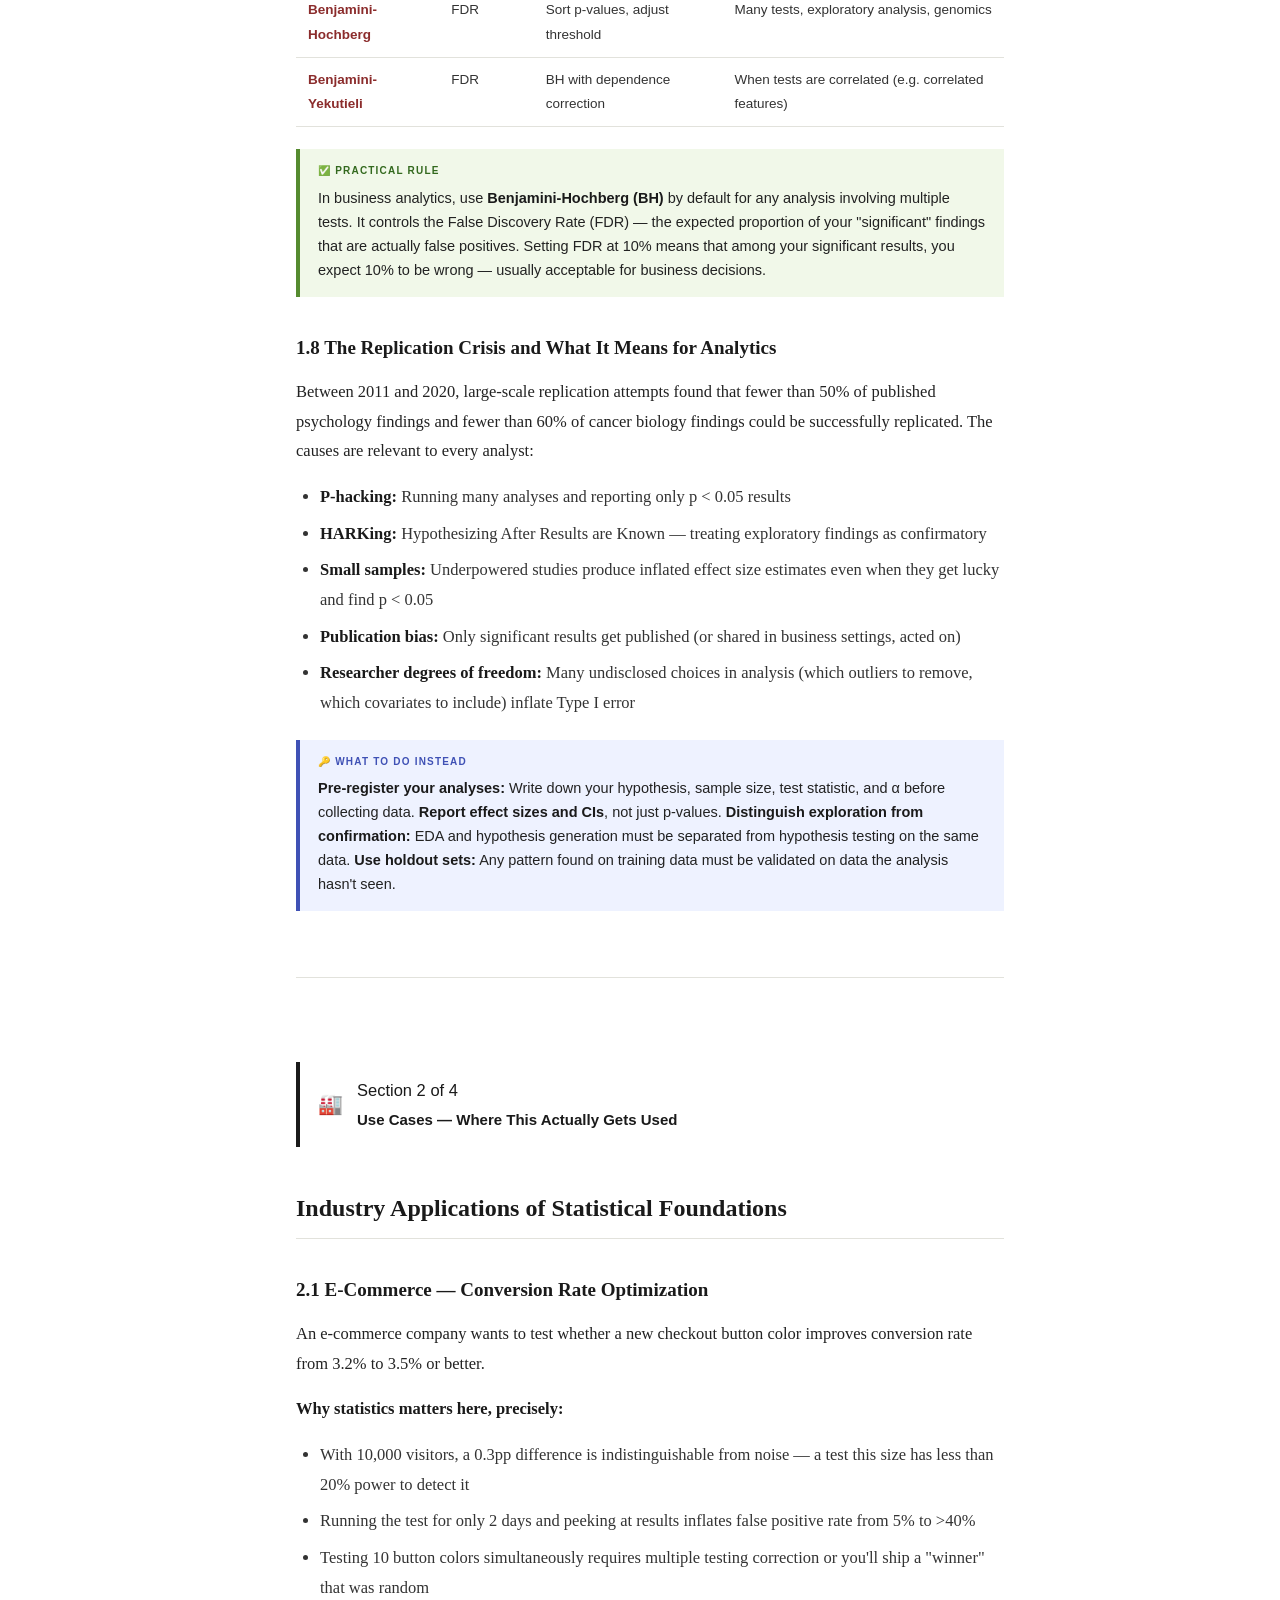
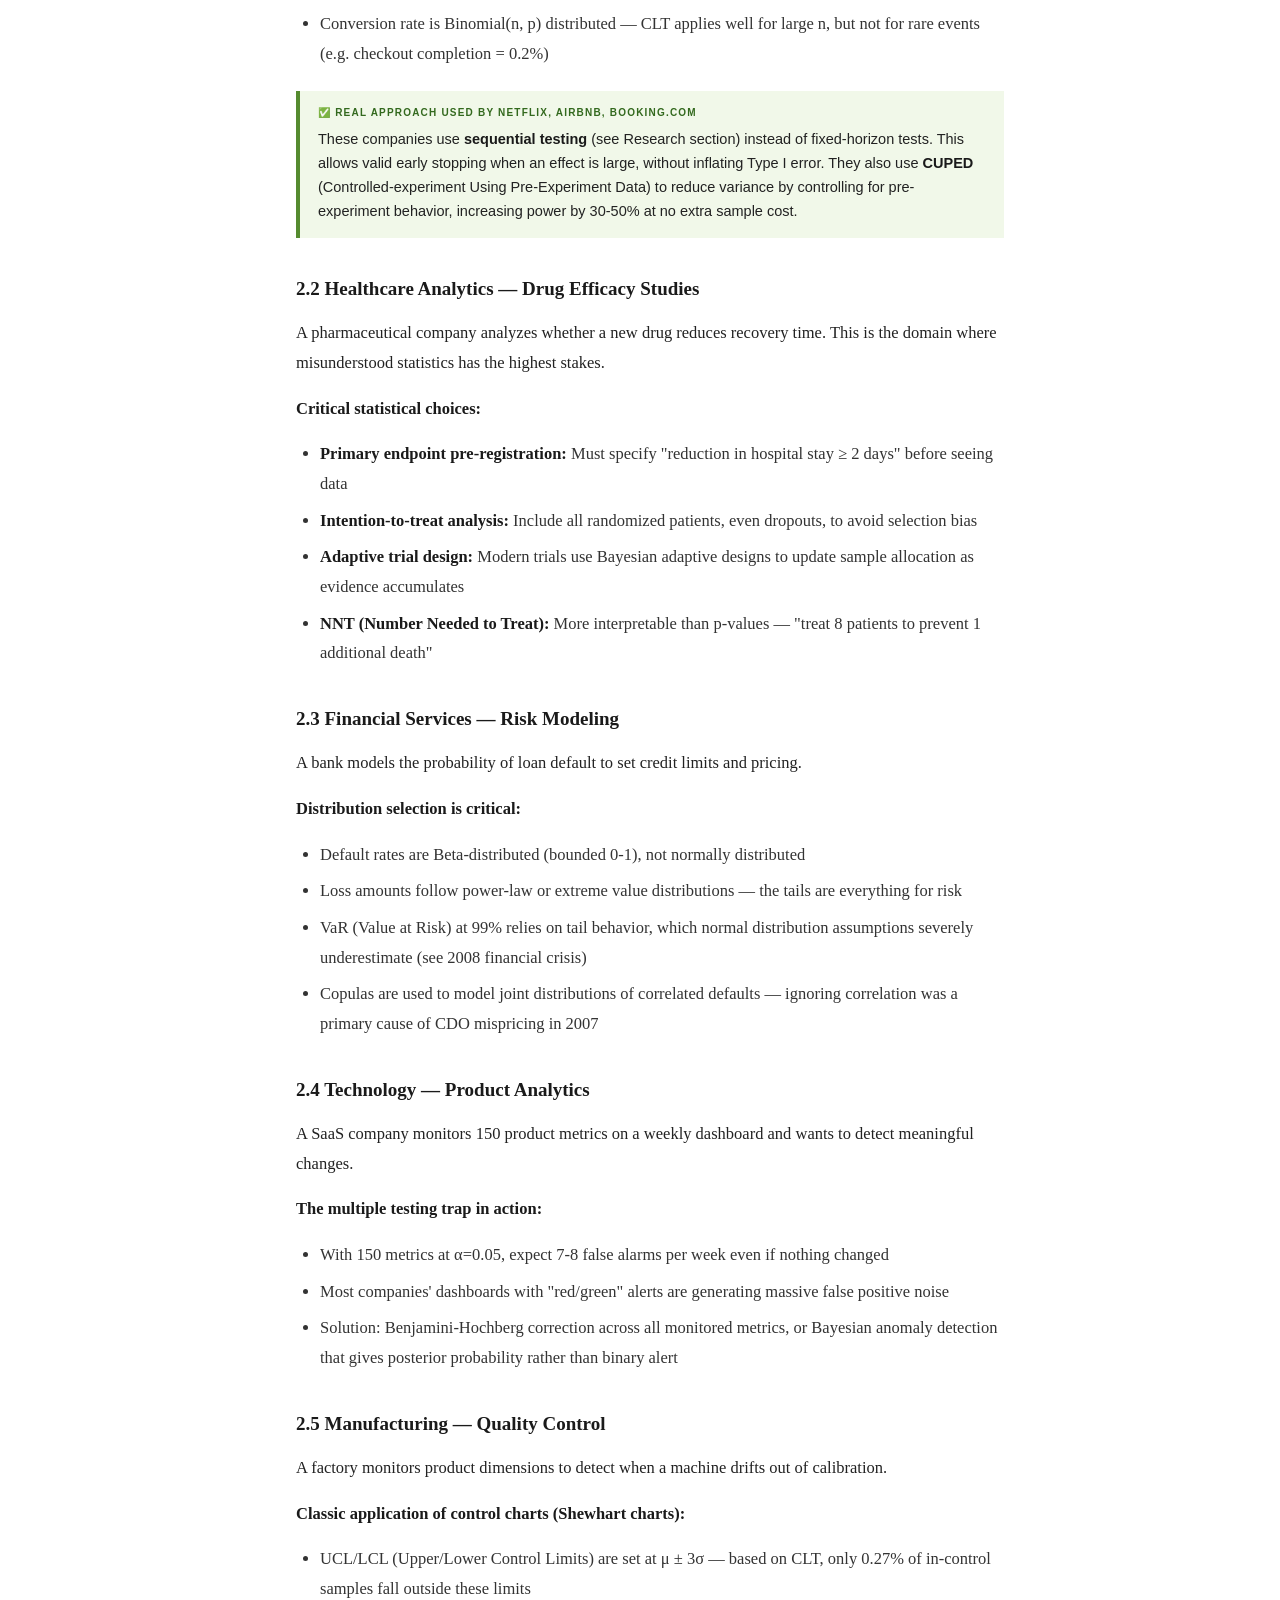
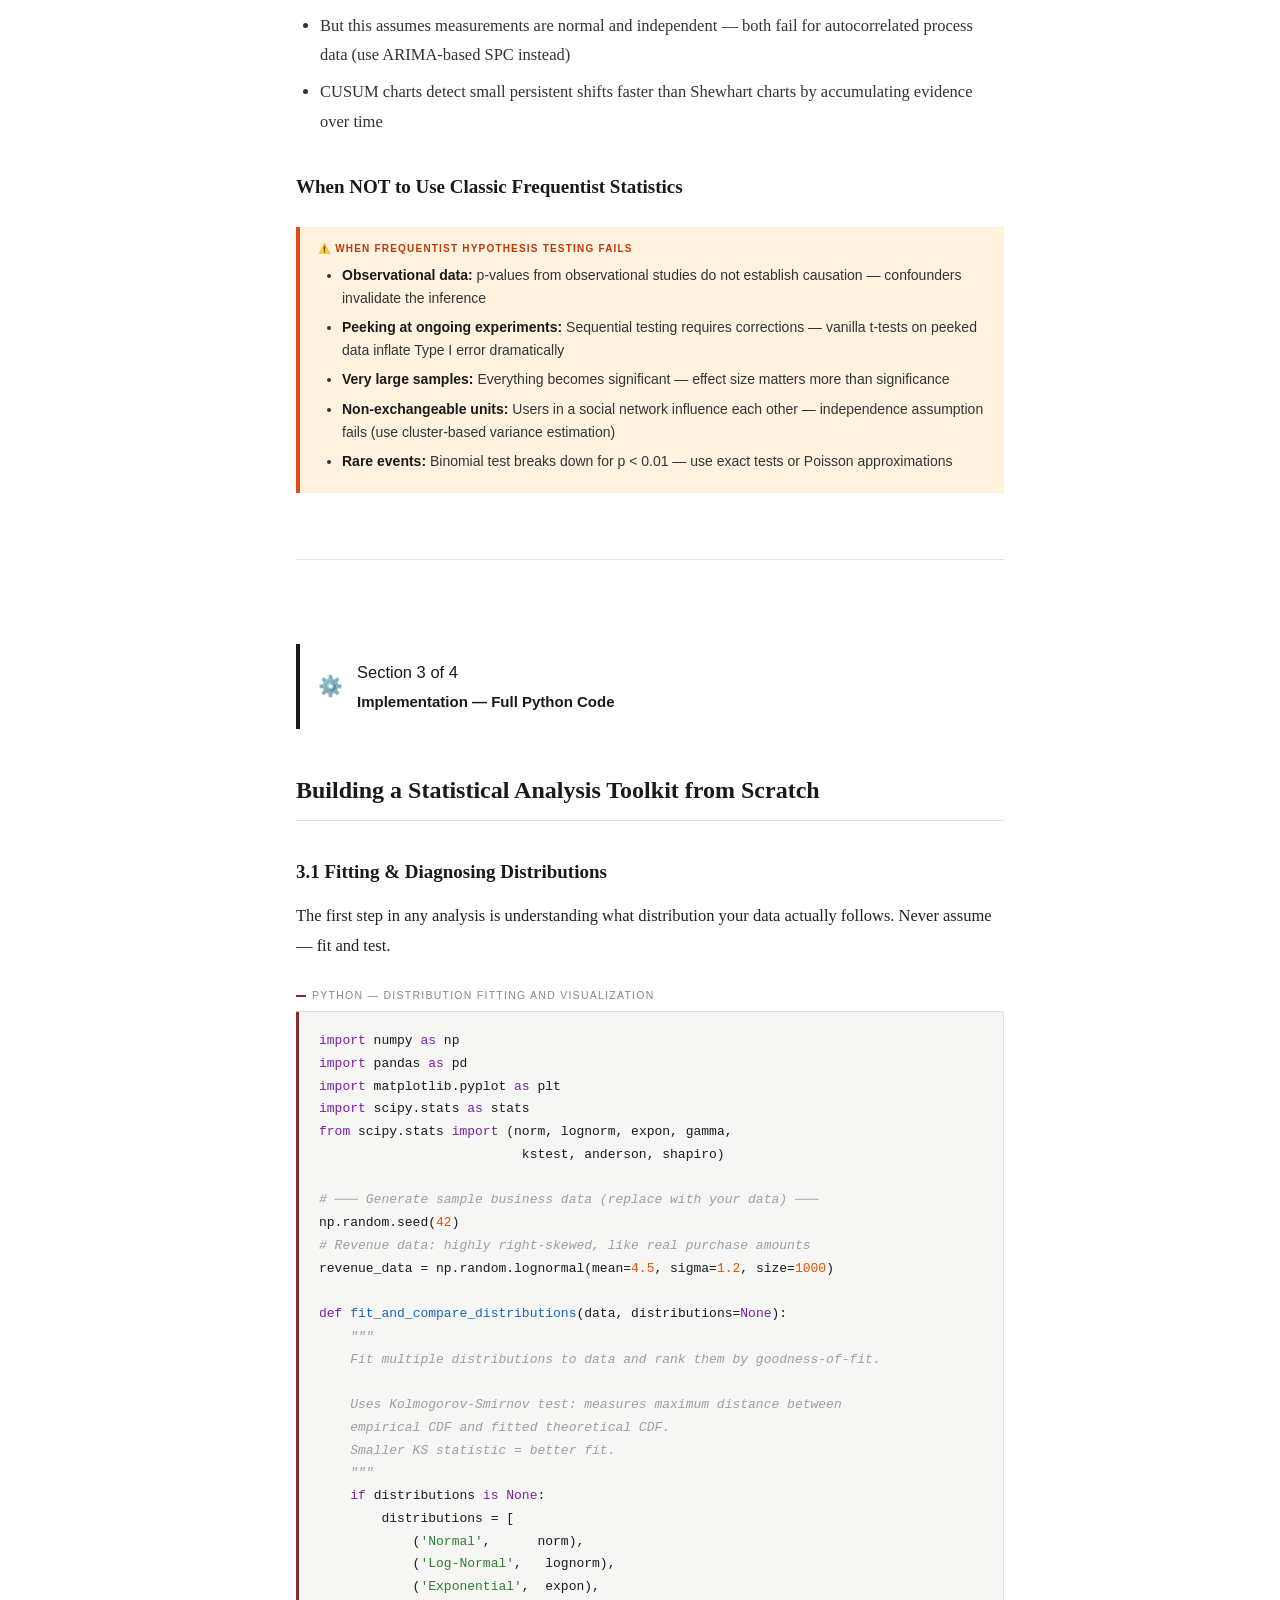
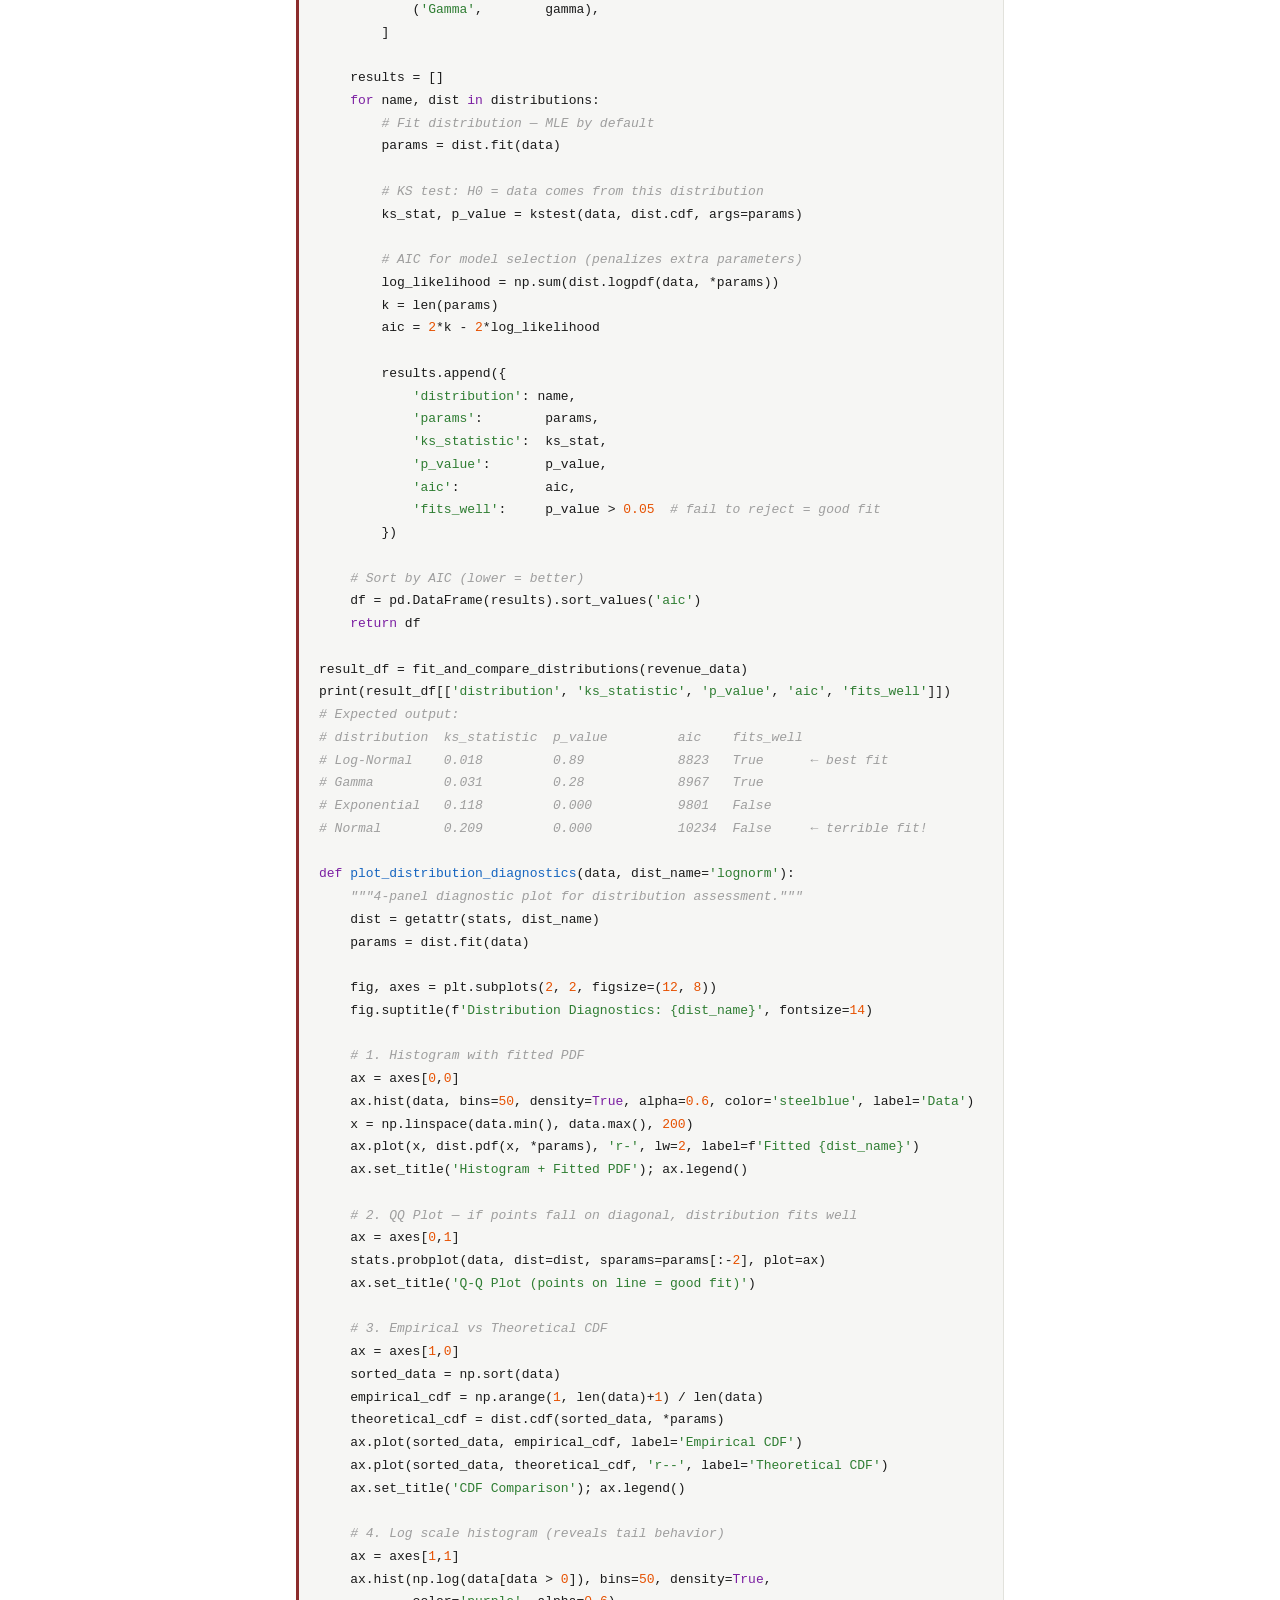
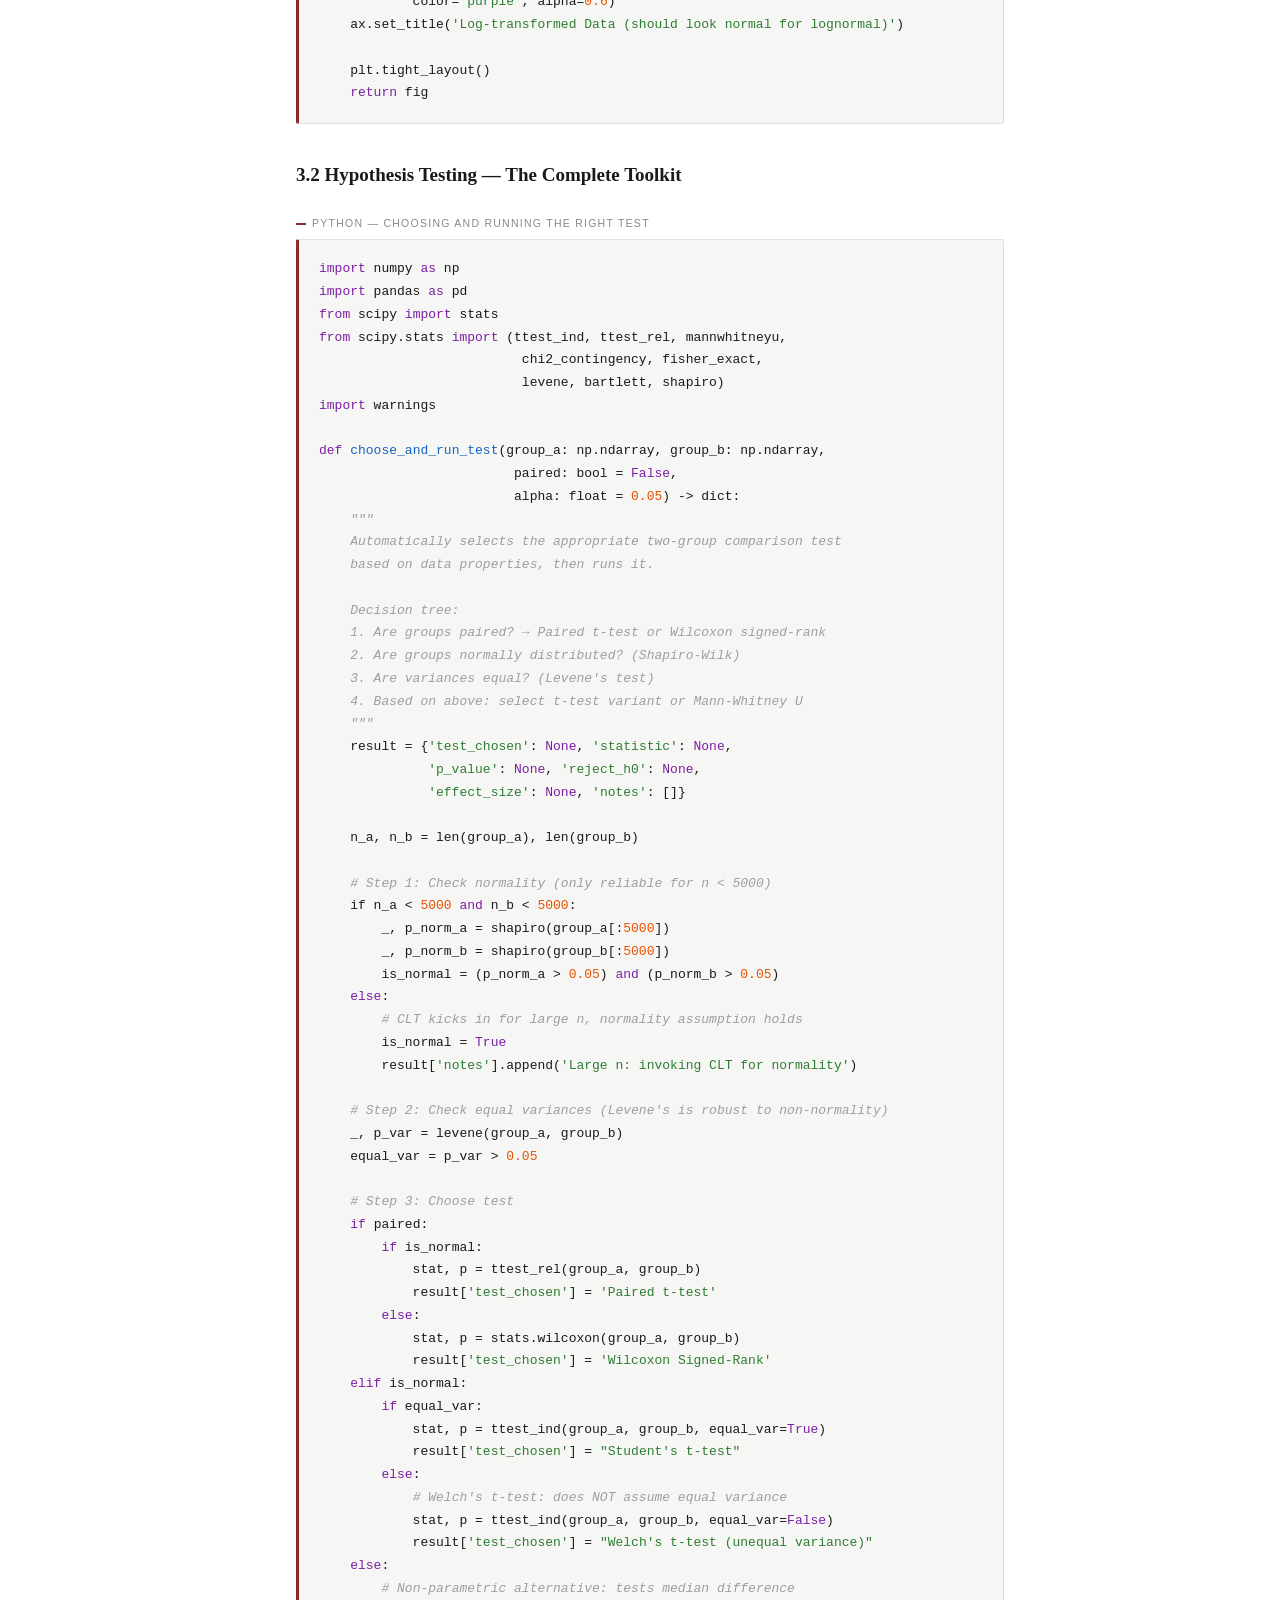
==== commit 0ee1d5bf: "Add files via upload" ====
--- a/ch01.html
+++ b/ch01.html
@@ -201,14 +201,23 @@
     <a class="nav-link" href="index.html"><span class="ch">00 ·</span> Table of Contents</a>
   </div>
   <div class="nav-group">
-    <div class="nav-group-label">Part I — Foundations</div>
-    <a class="nav-link active" href="ch01.html"><span class="ch">01 ·</span> Statistical Foundations</a>
-    <a class="nav-sub" href="#concept">🧠 Concept</a>
-    <a class="nav-sub" href="#usecases">🏭 Use Cases</a>
-    <a class="nav-sub" href="#implementation">⚙️ Implementation</a>
-    <a class="nav-sub" href="#research">🔬 Research</a>
-    <a class="nav-link" href="ch02.html"><span class="ch">02 ·</span> EDA &amp; Feature Engineering</a>
-    <a class="nav-link" href="ch03.html"><span class="ch">03 ·</span> Regression &amp; Prediction</a>
+    <div class="nav-group-label">Part I &mdash; Foundations</div>
+    <a class="nav-link active" href="ch01.html"><span class="ch">01 &middot;</span> Statistical Foundations</a>
+    <a class="nav-sub" href="#concept">&#129504; Concept</a>
+    <a class="nav-sub" href="#usecases">&#127981; Use Cases</a>
+    <a class="nav-sub" href="#implementation">&#9881; Implementation</a>
+    <a class="nav-sub" href="#research">&#128300; Research</a>
+    <a class="nav-link" href="ch02.html"><span class="ch">02 &middot;</span> EDA &amp; Feature Engineering</a>
+    <a class="nav-sub" href="ch02.html#concept">&#129504; Concept</a>
+    <a class="nav-sub" href="ch02.html#usecases">&#127981; Use Cases</a>
+    <a class="nav-sub" href="ch02.html#implementation">&#9881; Implementation</a>
+    <a class="nav-sub" href="ch02.html#research">&#128300; Research</a>
+    <a class="nav-link" href="ch03.html"><span class="ch">03 &middot;</span> Regression &amp; Prediction</a>
+    <a class="nav-sub" href="ch03.html#concept">&#129504; Concept</a>
+    <a class="nav-sub" href="ch03.html#usecases">&#127981; Use Cases</a>
+    <a class="nav-sub" href="ch03.html#implementation">&#9881; Implementation</a>
+    <a class="nav-sub" href="ch03.html#research">&#128300; Research</a>
+    <a class="nav-link locked"><span class="ch">04+ &middot;</span> More coming&hellip;</a>
   </div>
   <div class="nav-group">
     <div class="nav-group-label">Part II — Core Methods</div>
@@ -227,6 +236,10 @@
     <a class="nav-link locked"><span class="ch">10 ·</span> NLP &amp; Text</a>
     <a class="nav-link locked"><span class="ch">11 ·</span> MLOps</a>
     <a class="nav-link locked"><span class="ch">12 ·</span> Data Pipelines</a>
+  </div>
+  <div class="nav-group">
+    <div class="nav-group-label">Book</div>
+    <a class="nav-link" href="about.html"><span class="ch">&#9432; &middot;</span> About &amp; Credits</a>
   </div>
 </nav>
 
